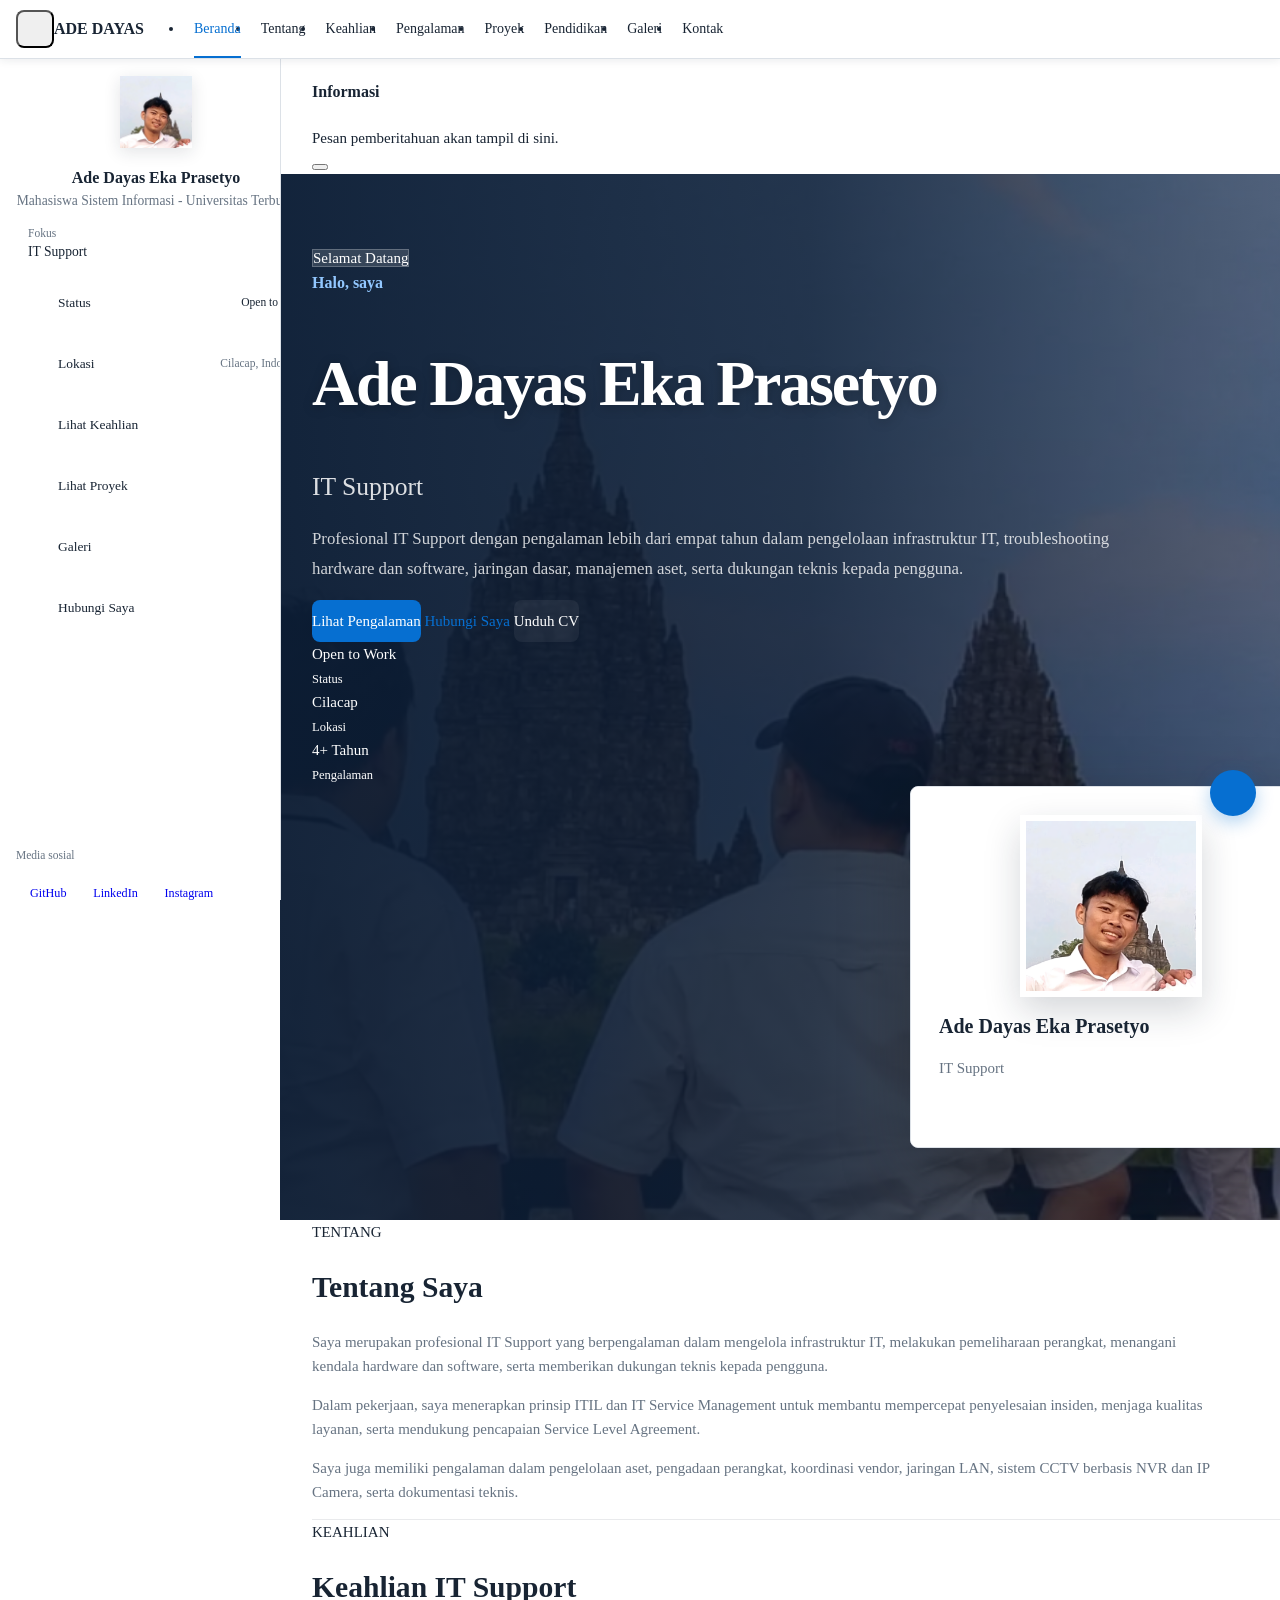
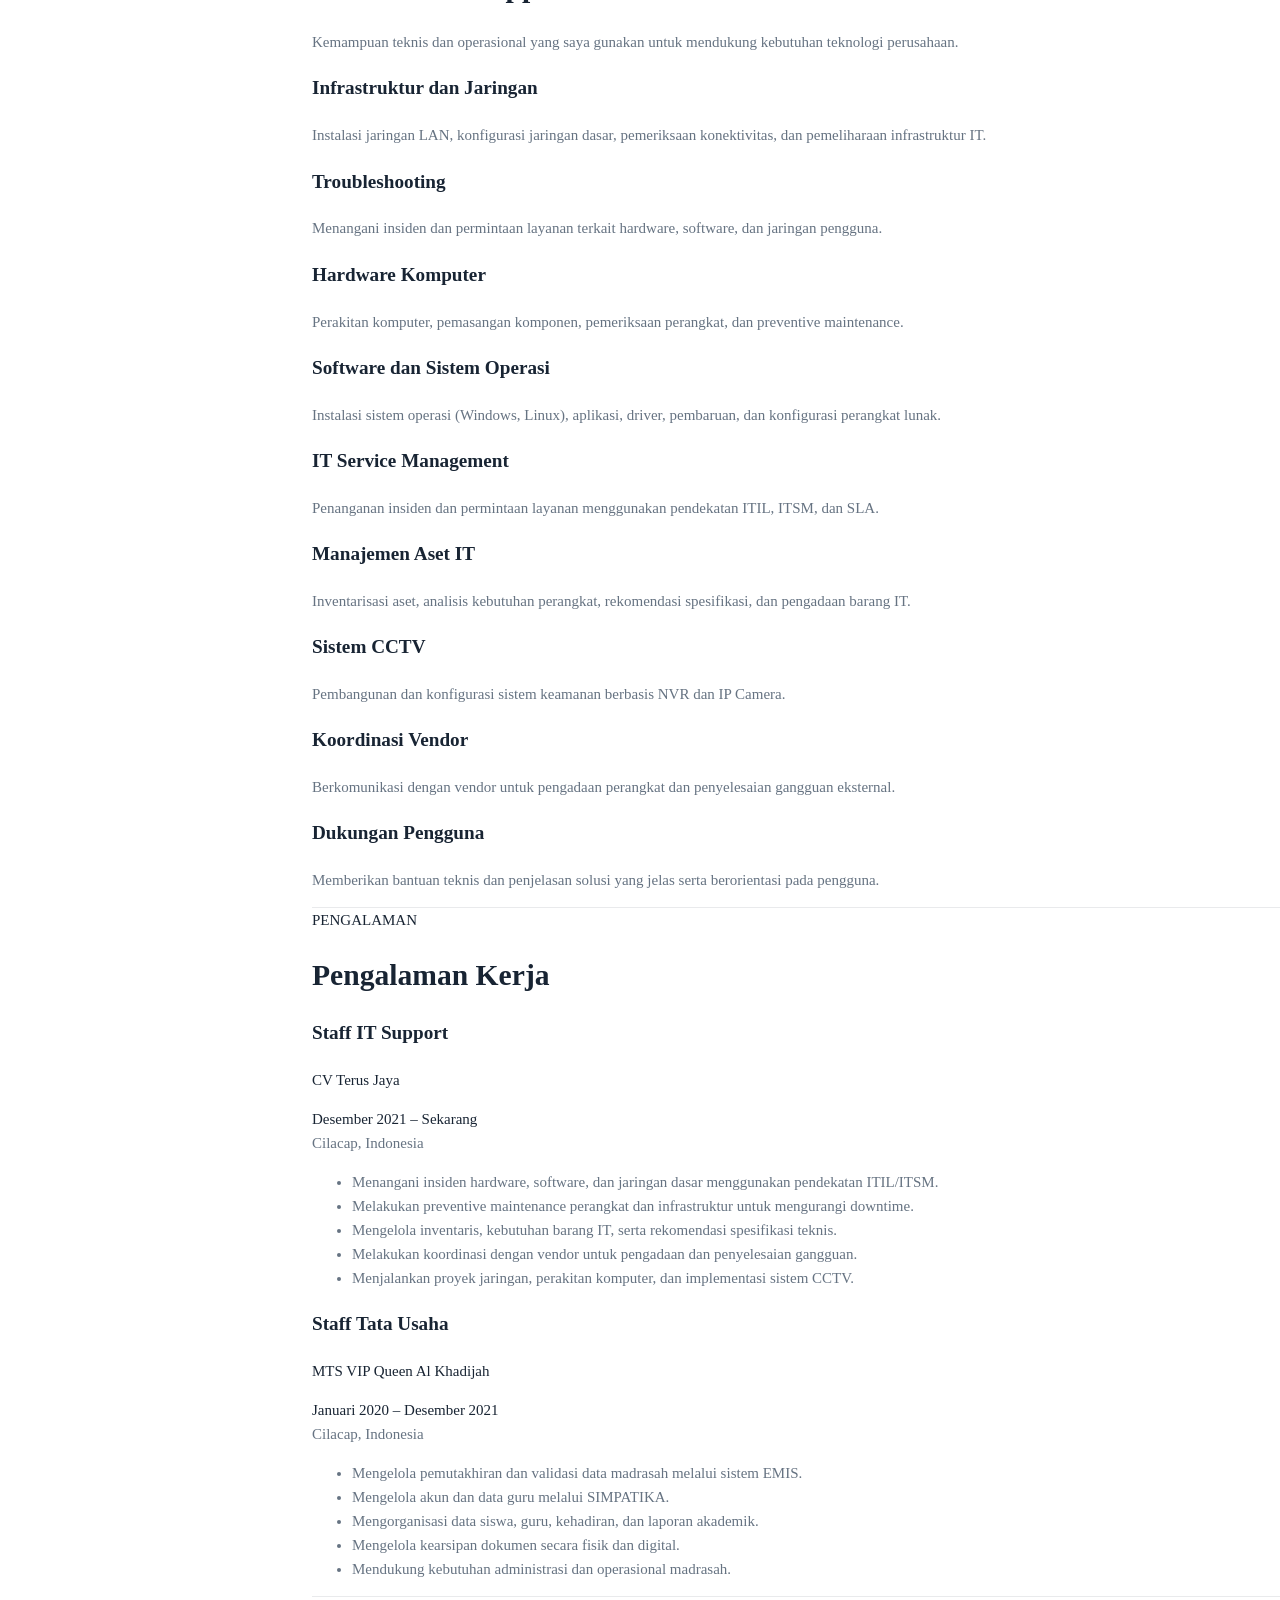
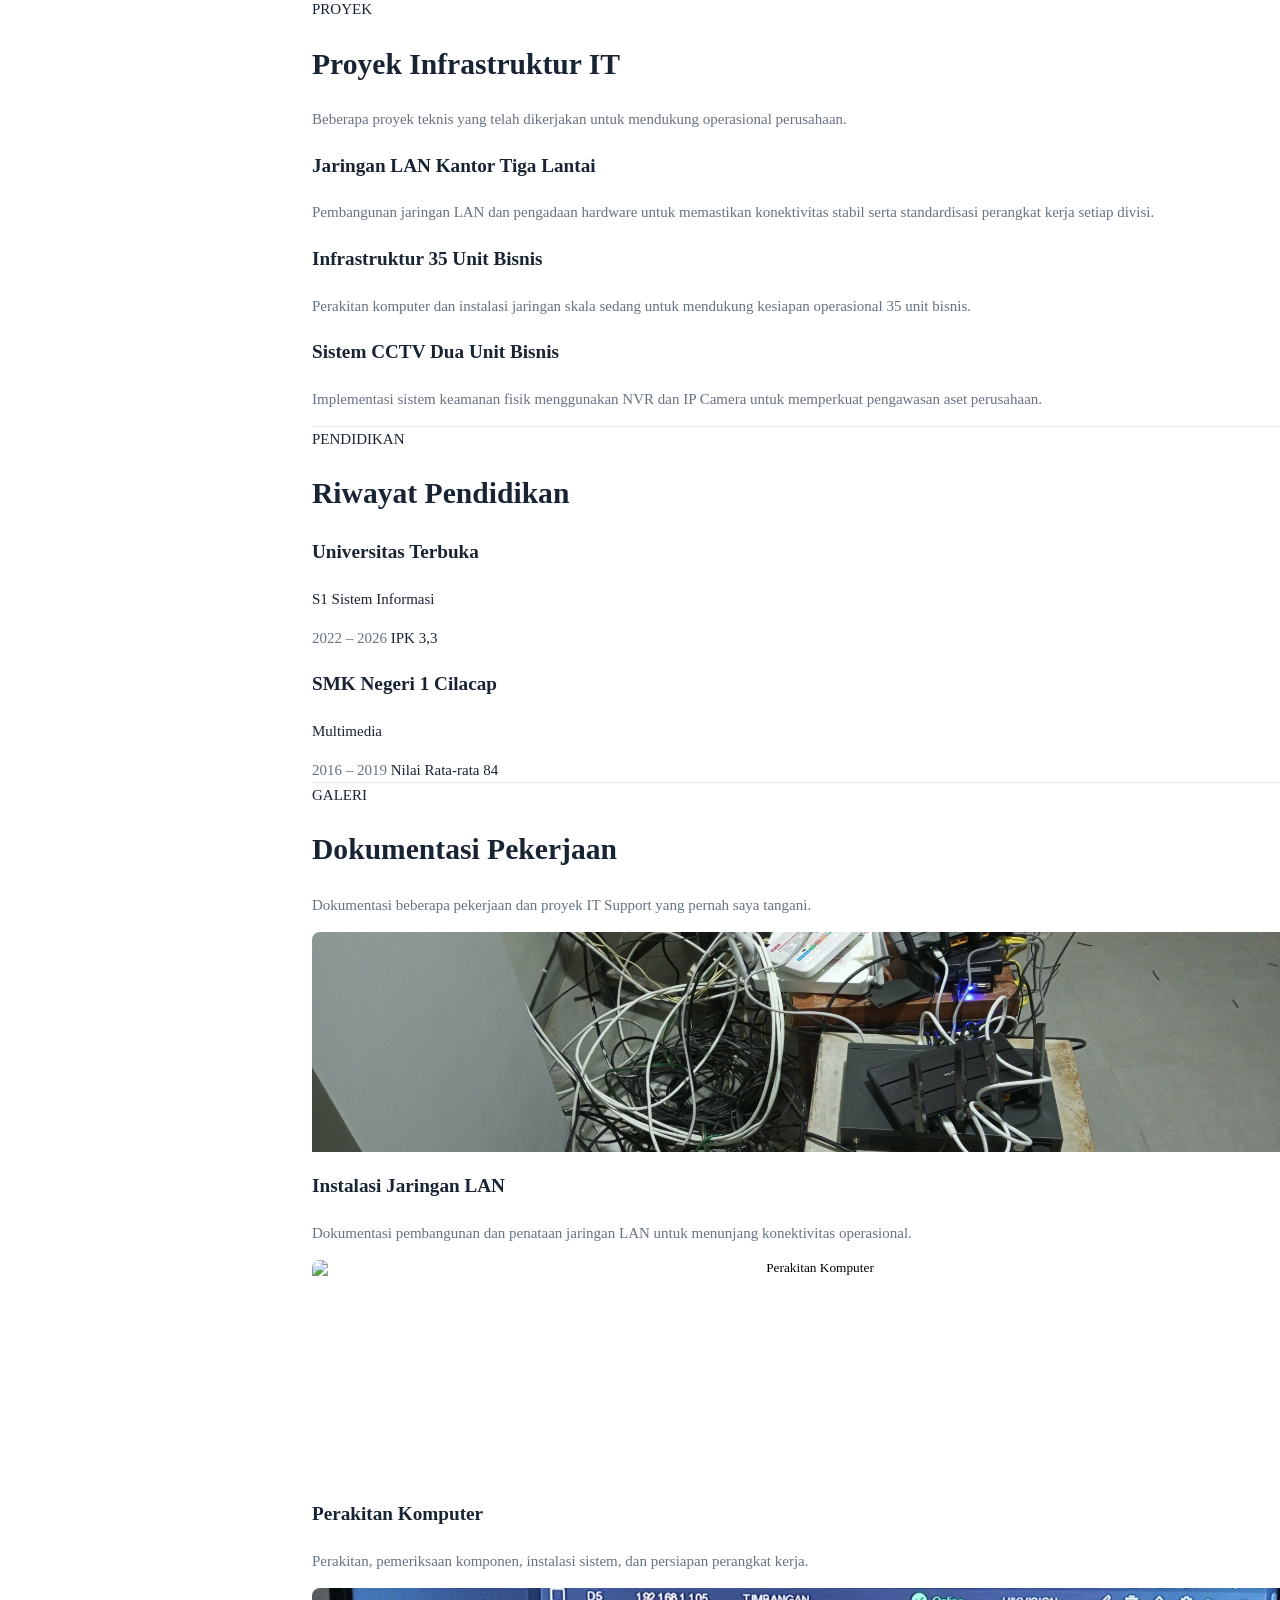
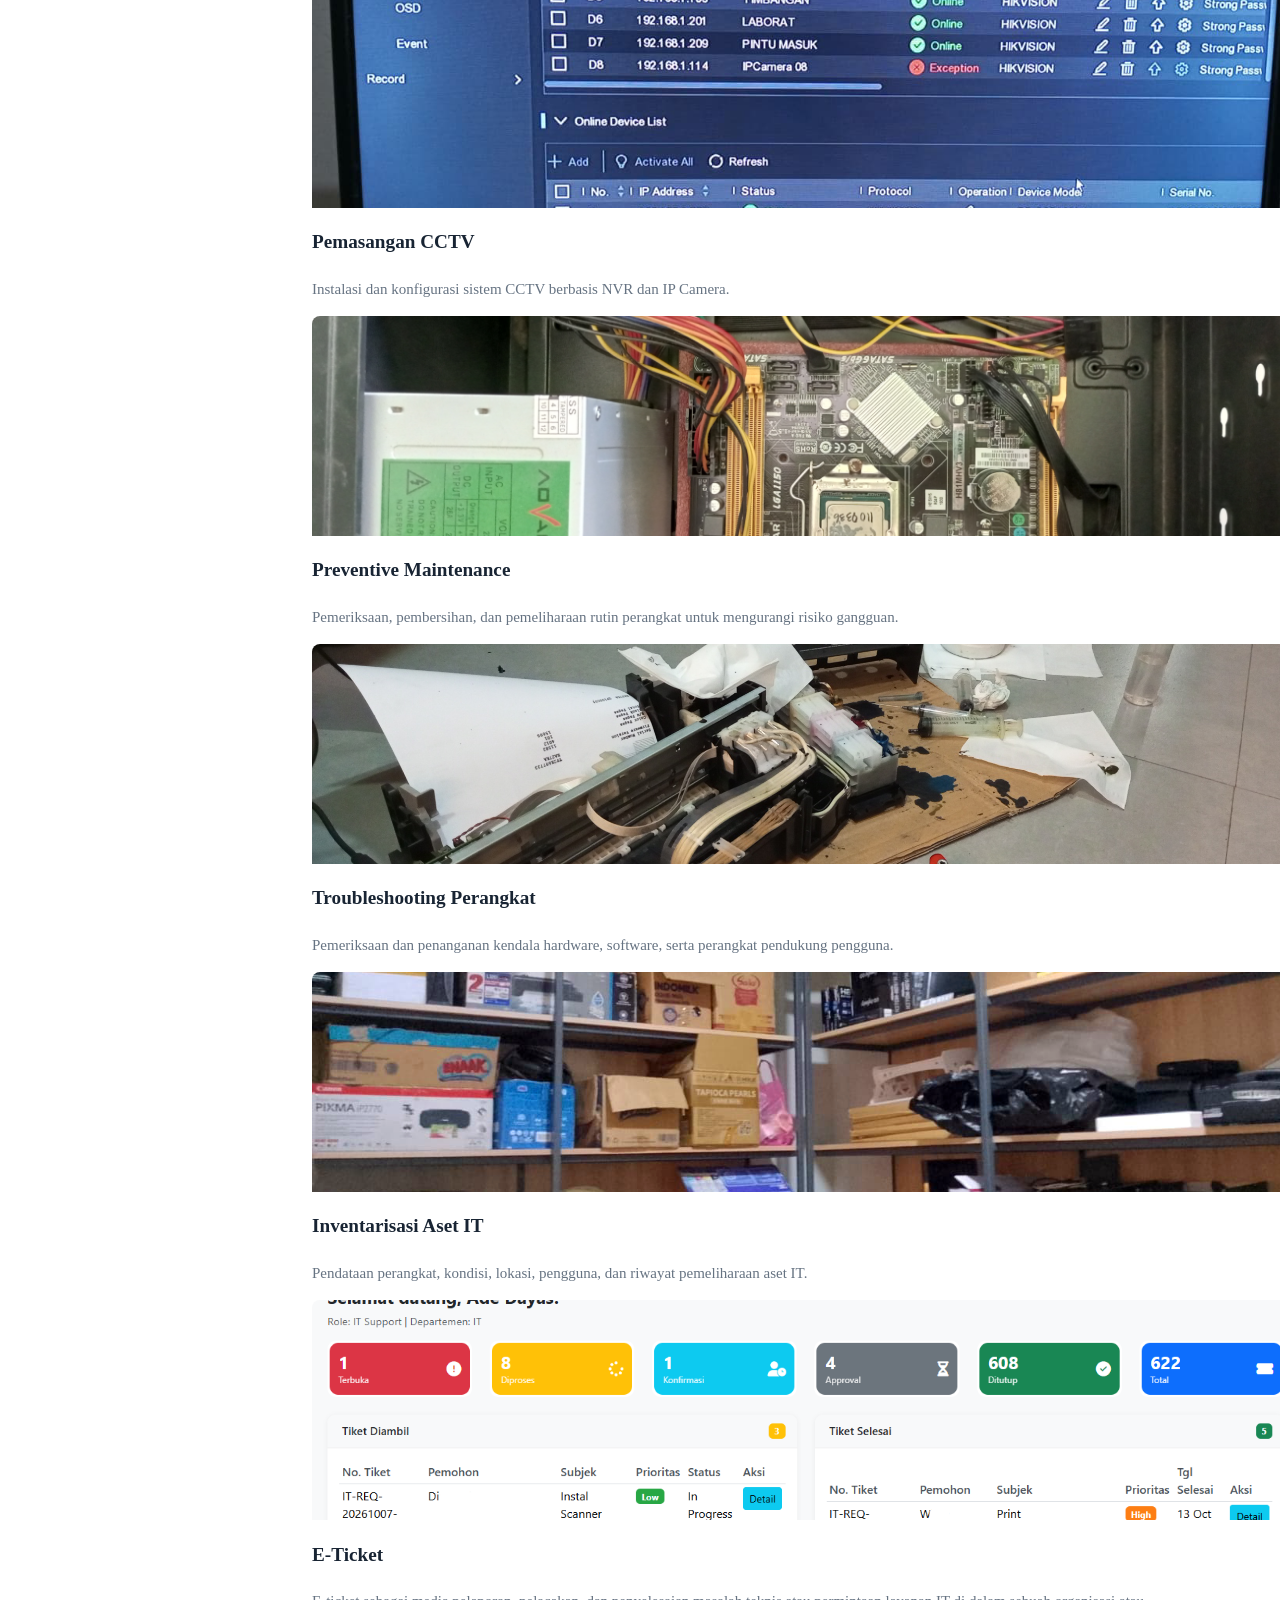
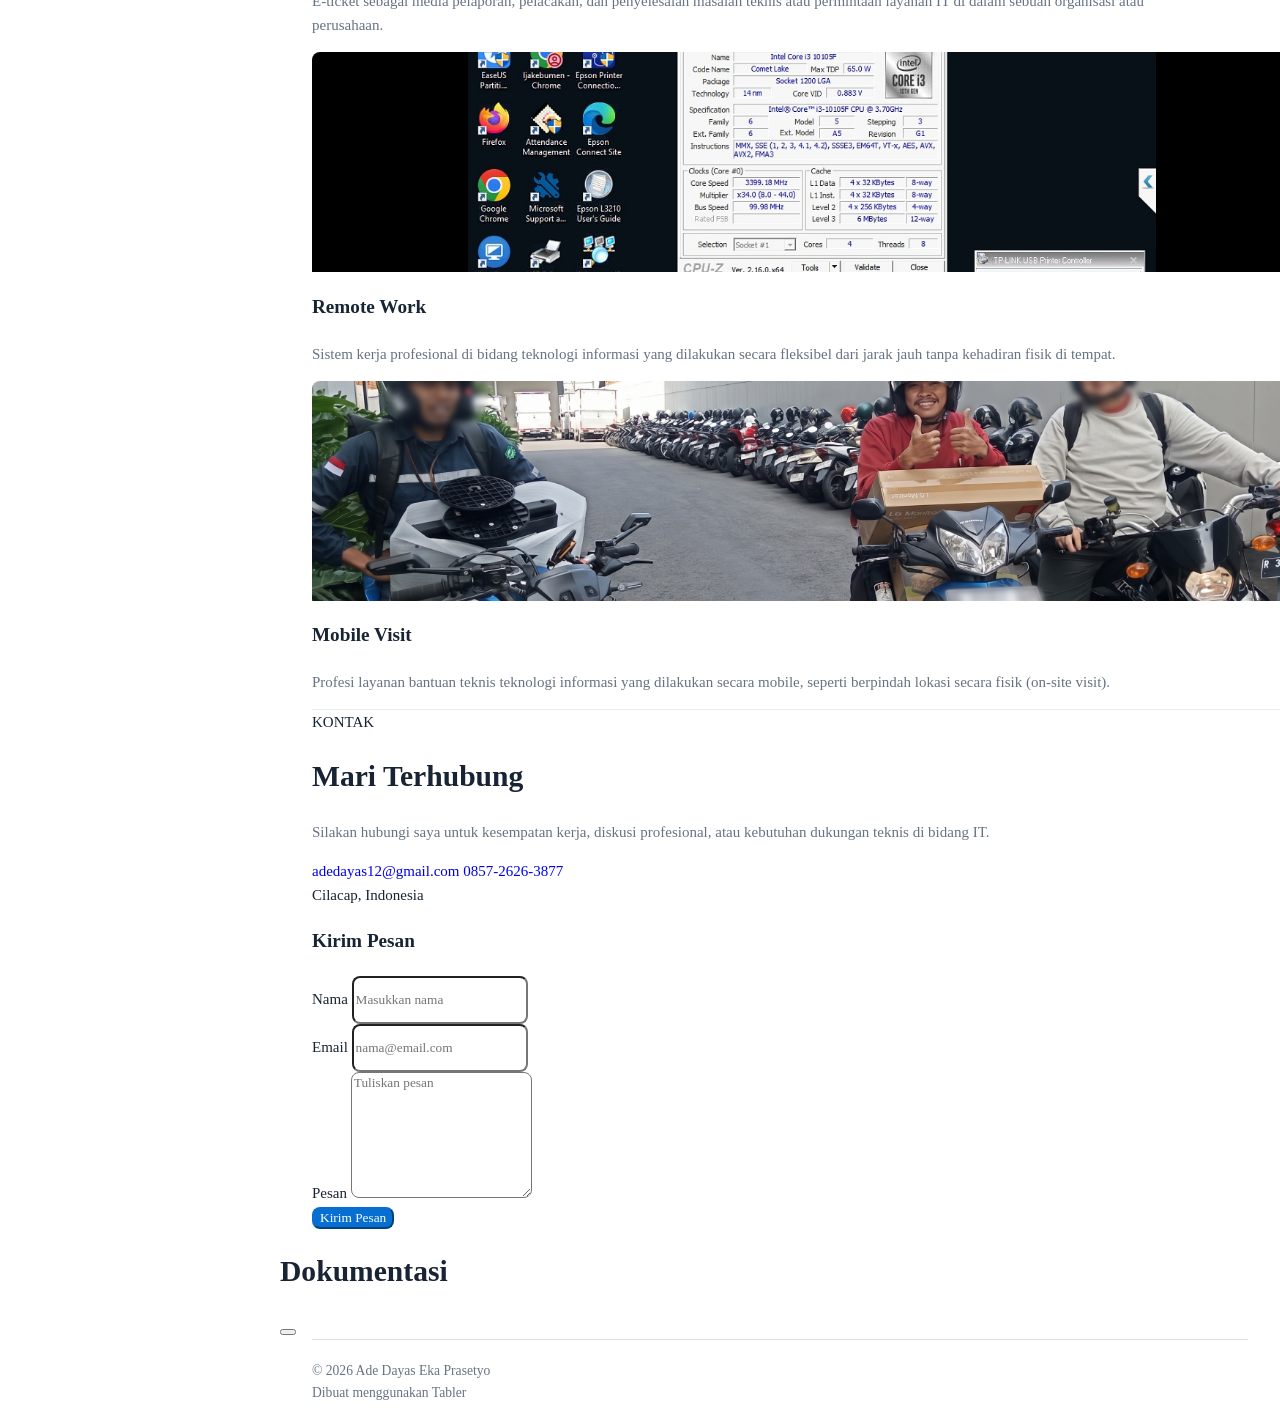
==== index.html @ 9c11e9ec "Update index.html" ====
<!doctype html>
<html lang="id" data-bs-theme="light">
  <head>
    <meta charset="utf-8" />
    <meta name="viewport" content="width=device-width, initial-scale=1" />

    <meta
      name="description"
      content="Portofolio Ade Dayas Eka Prasetyo, profesional IT Support dengan pengalaman dalam infrastruktur IT, troubleshooting, jaringan, hardware, software, dan manajemen aset."
    />

    <title>IT Support | Ade Dayas Eka Prasetyo</title>

    <!-- CSS lokal yang memuat Tabler dan Tabler Icons -->
    <link rel="stylesheet" href="/assets/css/style.css">
  </head>

  <body>
    <!-- Navbar -->
    <header id="navbar-container"></header>

    <!-- Layout utama -->
    <div class="portfolio-layout">
      <!-- Sidebar -->
      <aside id="sidebar-container"></aside>

      <!-- Area kanan halaman -->
      <div class="portfolio-main">
        <!-- Konten utama -->
        <main class="portfolio-content">
          <!-- Alert -->
          <div id="alert-container" class="container-fluid pt-3"></div>

          <!-- ==================================================
     BERANDA DENGAN BANNER SAMPUL
================================================== -->
          <section id="beranda" class="hero-cover">
            <div class="hero-cover-overlay"></div>

            <div class="container-fluid hero-cover-content">
              <div class="row align-items-center g-4 g-lg-5">
                <!-- Informasi utama -->
                <div class="col-12 col-lg-8">
                  <div class="hero-text">
                    <span class="badge hero-welcome-badge mb-3">
                      Selamat Datang
                    </span>

                    <p class="hero-greeting mb-2">Halo, saya</p>

                    <h1 class="title-tabler-style mb-3">
                      Ade Dayas Eka Prasetyo
                    </h1>

                    <h2 class="hero-role mb-4">IT Support</h2>

                    <p class="hero-description mb-4">
                      Profesional IT Support dengan pengalaman lebih dari empat
                      tahun dalam pengelolaan infrastruktur IT, troubleshooting
                      hardware dan software, jaringan dasar, manajemen aset,
                      serta dukungan teknis kepada pengguna.
                    </p>

                    <!-- Tombol tindakan -->
                    <div class="hero-actions d-flex flex-wrap gap-2">
                      <a href="#pengalaman" class="btn btn-primary">
                        <i class="ti ti-briefcase me-1" aria-hidden="true"></i>
                        Lihat Pengalaman
                      </a>

                      <a href="#kontak" class="btn btn-outline-primary">
                        <i class="ti ti-mail me-1" aria-hidden="true"></i>
                        Hubungi Saya
                      </a>
                      <a
  href="./assets/files/cv-ade-dayas-eka-prasetyo.pdf"
  class="btn btn-outline-light"
  download="CV-Ade-Dayas-Eka-Prasetyo.pdf"
  aria-label="Unduh CV Ade Dayas Eka Prasetyo"
>
  <i
    class="ti ti-download me-1"
    aria-hidden="true"
  ></i>

  Unduh CV
</a>
                    </div>

                   

                    <!-- Informasi singkat -->
                    <div class="hero-facts d-flex flex-wrap gap-4 mt-4">
                      <div class="hero-fact">
                        <div class="hero-fact-value">Open to Work</div>
                        <small class="hero-fact-label"> Status </small>
                      </div>

                      <div class="hero-fact">
                        <div class="hero-fact-value">Cilacap</div>
                        <small class="hero-fact-label"> Lokasi </small>
                      </div>

                      <div class="hero-fact">
                        <div class="hero-fact-value">4+ Tahun</div>
                        <small class="hero-fact-label"> Pengalaman </small>
                      </div>
                    </div>
                  </div>
                </div>

                <!-- Kartu profil -->
                <div class="col-12 col-lg-4">
                  <div class="card hero-profile-card">
                    <div class="card-body p-4 text-center">
                      <span
                        class="avatar rounded-circle portfolio-hero-avatar mb-3"
                        style="
                          background-image: url(&quot;./assets/img/profile.svg&quot;);
                        "
                        role="img"
                        aria-label="Foto profil Ade Dayas Eka Prasetyo"
                      ></span>

                      <h2 class="h3 mb-1">Ade Dayas Eka Prasetyo</h2>

                      <p class="text-secondary mb-3">IT Support</p>

                      <span class="badge bg-green-lt">
                        <i
                          class="ti ti-circle-check me-1"
                          aria-hidden="true"
                        ></i>
                        Open to Work
                      </span>
                    </div>
                  </div>
                </div>
              </div>
            </div>

            <!-- Indikator scroll -->
            <a href="#tentang" class="scroll-indicator">
              <i class="ti ti-chevron-down" aria-hidden="true"></i>
            </a>
          </section>

          <!-- ==================================================
             TENTANG
        ================================================== -->
          <section id="tentang" class="py-5">
            <div class="container-fluid">
              <div class="mb-4">
                <span class="text-primary fw-semibold"> TENTANG </span>

                <h2 class="mt-2 mb-3">Tentang Saya</h2>
              </div>

              <div class="card">
                <div class="card-body p-4">
                  <p class="text-secondary mb-3">
                    Saya merupakan profesional IT Support yang berpengalaman
                    dalam mengelola infrastruktur IT, melakukan pemeliharaan
                    perangkat, menangani kendala hardware dan software, serta
                    memberikan dukungan teknis kepada pengguna.
                  </p>

                  <p class="text-secondary mb-3">
                    Dalam pekerjaan, saya menerapkan prinsip ITIL dan IT Service
                    Management untuk membantu mempercepat penyelesaian insiden,
                    menjaga kualitas layanan, serta mendukung pencapaian Service
                    Level Agreement.
                  </p>

                  <p class="text-secondary mb-0">
                    Saya juga memiliki pengalaman dalam pengelolaan aset,
                    pengadaan perangkat, koordinasi vendor, jaringan LAN, sistem
                    CCTV berbasis NVR dan IP Camera, serta dokumentasi teknis.
                  </p>
                </div>
              </div>
            </div>
          </section>

          <!-- ==================================================
             KEAHLIAN
        ================================================== -->
          <section id="keahlian" class="py-5">
            <div class="container-fluid">
              <div class="mb-4">
                <span class="text-primary fw-semibold"> KEAHLIAN </span>

                <h2 class="mt-2 mb-3">Keahlian IT Support</h2>

                <p class="text-secondary mb-0">
                  Kemampuan teknis dan operasional yang saya gunakan untuk
                  mendukung kebutuhan teknologi perusahaan.
                </p>
              </div>

              <div class="row g-3">
                <!-- Infrastruktur dan jaringan -->
                <div class="col-12 col-md-6 col-lg-4">
                  <div class="card h-100">
                    <div class="card-body">
                      <span class="avatar bg-blue-lt">
                        <i class="ti ti-network" aria-hidden="true"></i>
                      </span>

                      <h3 class="h4 mt-3">Infrastruktur dan Jaringan</h3>

                      <p class="text-secondary mb-0">
                        Instalasi jaringan LAN, konfigurasi jaringan dasar,
                        pemeriksaan konektivitas, dan pemeliharaan infrastruktur
                        IT.
                      </p>
                    </div>
                  </div>
                </div>

                <!-- Troubleshooting -->
                <div class="col-12 col-md-6 col-lg-4">
                  <div class="card h-100">
                    <div class="card-body">
                      <span class="avatar bg-azure-lt">
                        <i class="ti ti-tool" aria-hidden="true"></i>
                      </span>

                      <h3 class="h4 mt-3">Troubleshooting</h3>

                      <p class="text-secondary mb-0">
                        Menangani insiden dan permintaan layanan terkait
                        hardware, software, dan jaringan pengguna.
                      </p>
                    </div>
                  </div>
                </div>

                <!-- Hardware -->
                <div class="col-12 col-md-6 col-lg-4">
                  <div class="card h-100">
                    <div class="card-body">
                      <span class="avatar bg-indigo-lt">
                        <i class="ti ti-device-desktop" aria-hidden="true"></i>
                      </span>

                      <h3 class="h4 mt-3">Hardware Komputer</h3>

                      <p class="text-secondary mb-0">
                        Perakitan komputer, pemasangan komponen, pemeriksaan
                        perangkat, dan preventive maintenance.
                      </p>
                    </div>
                  </div>
                </div>

                <!-- Software -->
                <div class="col-12 col-md-6 col-lg-4">
                  <div class="card h-100">
                    <div class="card-body">
                      <span class="avatar bg-purple-lt">
                        <i class="ti ti-apps" aria-hidden="true"></i>
                      </span>

                      <h3 class="h4 mt-3">Software dan Sistem Operasi</h3>

                      <p class="text-secondary mb-0">
                        Instalasi sistem operasi (Windows, Linux), aplikasi, driver, pembaruan,
                        dan konfigurasi perangkat lunak.
                      </p>
                    </div>
                  </div>
                </div>

                <!-- ITSM -->
                <div class="col-12 col-md-6 col-lg-4">
                  <div class="card h-100">
                    <div class="card-body">
                      <span class="avatar bg-cyan-lt">
                        <i class="ti ti-settings-check" aria-hidden="true"></i>
                      </span>

                      <h3 class="h4 mt-3">IT Service Management</h3>

                      <p class="text-secondary mb-0">
                        Penanganan insiden dan permintaan layanan menggunakan
                        pendekatan ITIL, ITSM, dan SLA.
                      </p>
                    </div>
                  </div>
                </div>

                <!-- Aset -->
                <div class="col-12 col-md-6 col-lg-4">
                  <div class="card h-100">
                    <div class="card-body">
                      <span class="avatar bg-green-lt">
                        <i class="ti ti-clipboard-data" aria-hidden="true"></i>
                      </span>

                      <h3 class="h4 mt-3">Manajemen Aset IT</h3>

                      <p class="text-secondary mb-0">
                        Inventarisasi aset, analisis kebutuhan perangkat,
                        rekomendasi spesifikasi, dan pengadaan barang IT.
                      </p>
                    </div>
                  </div>
                </div>

                <!-- CCTV -->
                <div class="col-12 col-md-6 col-lg-4">
                  <div class="card h-100">
                    <div class="card-body">
                      <span class="avatar bg-orange-lt">
                        <i class="ti ti-device-cctv" aria-hidden="true"></i>
                      </span>

                      <h3 class="h4 mt-3">Sistem CCTV</h3>

                      <p class="text-secondary mb-0">
                        Pembangunan dan konfigurasi sistem keamanan berbasis NVR
                        dan IP Camera.
                      </p>
                    </div>
                  </div>
                </div>

                <!-- Vendor -->
                <div class="col-12 col-md-6 col-lg-4">
                  <div class="card h-100">
                    <div class="card-body">
                      <span class="avatar bg-yellow-lt">
                        <i class="ti ti-building-store" aria-hidden="true"></i>
                      </span>

                      <h3 class="h4 mt-3">Koordinasi Vendor</h3>

                      <p class="text-secondary mb-0">
                        Berkomunikasi dengan vendor untuk pengadaan perangkat
                        dan penyelesaian gangguan eksternal.
                      </p>
                    </div>
                  </div>
                </div>

                <!-- User support -->
                <div class="col-12 col-md-6 col-lg-4">
                  <div class="card h-100">
                    <div class="card-body">
                      <span class="avatar bg-teal-lt">
                        <i class="ti ti-headset" aria-hidden="true"></i>
                      </span>

                      <h3 class="h4 mt-3">Dukungan Pengguna</h3>

                      <p class="text-secondary mb-0">
                        Memberikan bantuan teknis dan penjelasan solusi yang
                        jelas serta berorientasi pada pengguna.
                      </p>
                    </div>
                  </div>
                </div>
              </div>
            </div>
          </section>

          <!-- ==================================================
             PENGALAMAN
        ================================================== -->
          <section id="pengalaman" class="py-5">
            <div class="container-fluid">
              <div class="mb-4">
                <span class="text-primary fw-semibold"> PENGALAMAN </span>

                <h2 class="mt-2 mb-3">Pengalaman Kerja</h2>
              </div>

              <div class="row g-4">
                <!-- CV Terus Jaya -->
                <div class="col-12">
                  <article class="card">
                    <div class="card-body p-4">
                      <div
                        class="d-flex flex-column flex-md-row justify-content-between gap-3 mb-4"
                      >
                        <div>
                          <span class="avatar bg-blue-lt mb-3">
                            <i class="ti ti-briefcase" aria-hidden="true"></i>
                          </span>

                          <h3 class="h3 mb-1">Staff IT Support</h3>

                          <p class="text-primary fw-semibold mb-0">
                            CV Terus Jaya
                          </p>
                        </div>

                        <div class="text-md-end">
                          <span class="badge bg-blue-lt">
                            Desember 2021 – Sekarang
                          </span>

                          <p class="text-secondary mt-2 mb-0">
                            Cilacap, Indonesia
                          </p>
                        </div>
                      </div>

                      <ul class="text-secondary mb-0">
                        <li class="mb-2">
                          Menangani insiden hardware, software, dan jaringan
                          dasar menggunakan pendekatan ITIL/ITSM.
                        </li>

                        <li class="mb-2">
                          Melakukan preventive maintenance perangkat dan
                          infrastruktur untuk mengurangi downtime.
                        </li>

                        <li class="mb-2">
                          Mengelola inventaris, kebutuhan barang IT, serta
                          rekomendasi spesifikasi teknis.
                        </li>

                        <li class="mb-2">
                          Melakukan koordinasi dengan vendor untuk pengadaan dan
                          penyelesaian gangguan.
                        </li>

                        <li>
                          Menjalankan proyek jaringan, perakitan komputer, dan
                          implementasi sistem CCTV.
                        </li>
                      </ul>
                    </div>
                  </article>
                </div>

                <!-- MTS VIP Queen Al Khadijah -->
                <div class="col-12">
                  <article class="card">
                    <div class="card-body p-4">
                      <div
                        class="d-flex flex-column flex-md-row justify-content-between gap-3 mb-4"
                      >
                        <div>
                          <span class="avatar bg-indigo-lt mb-3">
                            <i
                              class="ti ti-building-community"
                              aria-hidden="true"
                            ></i>
                          </span>

                          <h3 class="h3 mb-1">Staff Tata Usaha</h3>

                          <p class="text-primary fw-semibold mb-0">
                            MTS VIP Queen Al Khadijah
                          </p>
                        </div>

                        <div class="text-md-end">
                          <span class="badge bg-indigo-lt">
                            Januari 2020 – Desember 2021
                          </span>

                          <p class="text-secondary mt-2 mb-0">
                            Cilacap, Indonesia
                          </p>
                        </div>
                      </div>

                      <ul class="text-secondary mb-0">
                        <li class="mb-2">
                          Mengelola pemutakhiran dan validasi data madrasah
                          melalui sistem EMIS.
                        </li>

                        <li class="mb-2">
                          Mengelola akun dan data guru melalui SIMPATIKA.
                        </li>

                        <li class="mb-2">
                          Mengorganisasi data siswa, guru, kehadiran, dan
                          laporan akademik.
                        </li>

                        <li class="mb-2">
                          Mengelola kearsipan dokumen secara fisik dan digital.
                        </li>

                        <li>
                          Mendukung kebutuhan administrasi dan operasional
                          madrasah.
                        </li>
                      </ul>
                    </div>
                  </article>
                </div>
              </div>
            </div>
          </section>

          <!-- ==================================================
             PROYEK
        ================================================== -->
          <section id="proyek" class="py-5">
            <div class="container-fluid">
              <div class="mb-4">
                <span class="text-primary fw-semibold"> PROYEK </span>

                <h2 class="mt-2 mb-3">Proyek Infrastruktur IT</h2>

                <p class="text-secondary mb-0">
                  Beberapa proyek teknis yang telah dikerjakan untuk mendukung
                  operasional perusahaan.
                </p>
              </div>

              <div class="row g-4">
                <!-- LAN -->
                <div class="col-12 col-md-6 col-lg-4">
                  <article class="card h-100">
                    <div class="card-body">
                      <span class="avatar bg-blue-lt mb-3">
                        <i class="ti ti-network" aria-hidden="true"></i>
                      </span>

                      <h3 class="card-title">
                        Jaringan LAN Kantor Tiga Lantai
                      </h3>

                      <p class="text-secondary mb-0">
                        Pembangunan jaringan LAN dan pengadaan hardware untuk
                        memastikan konektivitas stabil serta standardisasi
                        perangkat kerja setiap divisi.
                      </p>
                    </div>
                  </article>
                </div>

                <!-- 35 unit -->
                <div class="col-12 col-md-6 col-lg-4">
                  <article class="card h-100">
                    <div class="card-body">
                      <span class="avatar bg-indigo-lt mb-3">
                        <i
                          class="ti ti-device-desktop-cog"
                          aria-hidden="true"
                        ></i>
                      </span>

                      <h3 class="card-title">Infrastruktur 35 Unit Bisnis</h3>

                      <p class="text-secondary mb-0">
                        Perakitan komputer dan instalasi jaringan skala sedang
                        untuk mendukung kesiapan operasional 35 unit bisnis.
                      </p>
                    </div>
                  </article>
                </div>

                <!-- CCTV -->
                <div class="col-12 col-md-6 col-lg-4">
                  <article class="card h-100">
                    <div class="card-body">
                      <span class="avatar bg-green-lt mb-3">
                        <i class="ti ti-device-cctv" aria-hidden="true"></i>
                      </span>

                      <h3 class="card-title">Sistem CCTV Dua Unit Bisnis</h3>

                      <p class="text-secondary mb-0">
                        Implementasi sistem keamanan fisik menggunakan NVR dan
                        IP Camera untuk memperkuat pengawasan aset perusahaan.
                      </p>
                    </div>
                  </article>
                </div>
              </div>
            </div>
          </section>

          <!-- ==================================================
             PENDIDIKAN
        ================================================== -->
          <section id="pendidikan" class="py-5">
            <div class="container-fluid">
              <div class="mb-4">
                <span class="text-primary fw-semibold"> PENDIDIKAN </span>

                <h2 class="mt-2 mb-3">Riwayat Pendidikan</h2>
              </div>

              <div class="row g-4">
                <!-- Universitas Terbuka -->
                <div class="col-12 col-md-6">
                  <article class="card h-100">
                    <div class="card-body p-4">
                      <span class="avatar bg-blue-lt mb-3">
                        <i class="ti ti-school" aria-hidden="true"></i>
                      </span>

                      <h3 class="h4 mb-1">Universitas Terbuka</h3>

                      <p class="text-primary fw-semibold mb-2">
                        S1 Sistem Informasi
                      </p>

                      <div
                        class="d-flex flex-wrap justify-content-between gap-2"
                      >
                        <span class="text-secondary"> 2022 – 2026 </span>

                        <span class="badge bg-blue-lt"> IPK 3,3 </span>
                      </div>
                    </div>
                  </article>
                </div>

                <!-- SMK -->
                <div class="col-12 col-md-6">
                  <article class="card h-100">
                    <div class="card-body p-4">
                      <span class="avatar bg-indigo-lt mb-3">
                        <i class="ti ti-certificate" aria-hidden="true"></i>
                      </span>

                      <h3 class="h4 mb-1">SMK Negeri 1 Cilacap</h3>

                      <p class="text-primary fw-semibold mb-2">Multimedia</p>

                      <div
                        class="d-flex flex-wrap justify-content-between gap-2"
                      >
                        <span class="text-secondary"> 2016 – 2019 </span>

                        <span class="badge bg-indigo-lt">
                          Nilai Rata-rata 84
                        </span>
                      </div>
                    </div>
                  </article>
                </div>
              </div>
            </div>
          </section>

          <!-- ==================================================
     GALERI
================================================== -->
          <section id="galeri" class="py-5">
            <div class="container-fluid">
              <!-- Judul bagian -->
              <div class="mb-4">
                <span class="text-primary fw-semibold"> GALERI </span>

                <h2 class="mt-2 mb-3">Dokumentasi Pekerjaan</h2>

                <p class="text-secondary mb-0">
                  Dokumentasi beberapa pekerjaan dan proyek IT Support yang
                  pernah saya tangani.
                </p>
              </div>

              <!-- Daftar galeri -->
              <div class="row g-4">
                <!-- Galeri 1 -->
                <div class="col-12 col-md-6 col-lg-4">
                  <article class="card gallery-card h-100">
                    <button
                      type="button"
                      class="gallery-image-button"
                      data-gallery-image="./assets/img/gallery/jaringan-lan.jpg"
                      data-gallery-title="Instalasi Jaringan LAN"
                      aria-label="Lihat dokumentasi instalasi jaringan LAN"
                    >
                      <img
                        src="./assets/img/gallery/jaringan-lan.svg"
                        alt="Instalasi Jaringan LAN"
                        class="gallery-image"
                      />

                      <span class="gallery-overlay" aria-hidden="true">
                        <i class="ti ti-zoom-in"></i>
                      </span>
                    </button>

                    <div class="card-body">
                      <h3 class="card-title">Instalasi Jaringan LAN</h3>

                      <p class="text-secondary mb-0">
                        Dokumentasi pembangunan dan penataan jaringan LAN untuk
                        menunjang konektivitas operasional.
                      </p>
                    </div>
                  </article>
                </div>

                <!-- Galeri 2 -->
                <div class="col-12 col-md-6 col-lg-4">
                  <article class="card gallery-card h-100">
                    <button
                      type="button"
                      class="gallery-image-button"
                      data-gallery-image="./assets/img/gallery/perakitan-komputer.jpg"
                      data-gallery-title="Perakitan Komputer"
                      aria-label="Lihat dokumentasi perakitan komputer"
                    >
                      <img
                        src="./assets/img/gallery/perakitan-komputer.svg"
                        alt="Perakitan Komputer"
                        class="gallery-image"
                      />

                      <span class="gallery-overlay" aria-hidden="true">
                        <i class="ti ti-zoom-in"></i>
                      </span>
                    </button>

                    <div class="card-body">
                      <h3 class="card-title">Perakitan Komputer</h3>

                      <p class="text-secondary mb-0">
                        Perakitan, pemeriksaan komponen, instalasi sistem, dan
                        persiapan perangkat kerja.
                      </p>
                    </div>
                  </article>
                </div>

                <!-- Galeri 3 -->
                <div class="col-12 col-md-6 col-lg-4">
                  <article class="card gallery-card h-100">
                    <button
                      type="button"
                      class="gallery-image-button"
                      data-gallery-image="./assets/img/gallery/cctv.jpg"
                      data-gallery-title="Pemasangan CCTV"
                      aria-label="Lihat dokumentasi pemasangan CCTV"
                    >
                      <img
                        src="./assets/img/gallery/cctv.svg"
                        alt="Pemasangan CCTV"
                        class="gallery-image"
                      />

                      <span class="gallery-overlay" aria-hidden="true">
                        <i class="ti ti-zoom-in"></i>
                      </span>
                    </button>

                    <div class="card-body">
                      <h3 class="card-title">Pemasangan CCTV</h3>

                      <p class="text-secondary mb-0">
                        Instalasi dan konfigurasi sistem CCTV berbasis NVR dan
                        IP Camera.
                      </p>
                    </div>
                  </article>
                </div>

                <!-- Galeri 4 -->
                <div class="col-12 col-md-6 col-lg-4">
                  <article class="card gallery-card h-100">
                    <button
                      type="button"
                      class="gallery-image-button"
                      data-gallery-image="./assets/img/gallery/maintenance.jpg"
                      data-gallery-title="Preventive Maintenance"
                      aria-label="Lihat dokumentasi preventive maintenance"
                    >
                      <img
                        src="./assets/img/gallery/maintenance.svg"
                        alt="Preventive Maintenance"
                        class="gallery-image"
                      />

                      <span class="gallery-overlay" aria-hidden="true">
                        <i class="ti ti-zoom-in"></i>
                      </span>
                    </button>

                    <div class="card-body">
                      <h3 class="card-title">Preventive Maintenance</h3>

                      <p class="text-secondary mb-0">
                        Pemeriksaan, pembersihan, dan pemeliharaan rutin
                        perangkat untuk mengurangi risiko gangguan.
                      </p>
                    </div>
                  </article>
                </div>

                <!-- Galeri 5 -->
                <div class="col-12 col-md-6 col-lg-4">
                  <article class="card gallery-card h-100">
                    <button
                      type="button"
                      class="gallery-image-button"
                      data-gallery-image="./assets/img/gallery/troubleshooting.jpg"
                      data-gallery-title="Troubleshooting Perangkat"
                      aria-label="Lihat dokumentasi troubleshooting perangkat"
                    >
                      <img
                        src="./assets/img/gallery/troubleshooting.svg"
                        alt="Troubleshooting Perangkat"
                        class="gallery-image"
                      />

                      <span class="gallery-overlay" aria-hidden="true">
                        <i class="ti ti-zoom-in"></i>
                      </span>
                    </button>

                    <div class="card-body">
                      <h3 class="card-title">Troubleshooting Perangkat</h3>

                      <p class="text-secondary mb-0">
                        Pemeriksaan dan penanganan kendala hardware, software,
                        serta perangkat pendukung pengguna.
                      </p>
                    </div>
                  </article>
                </div>

                <!-- Galeri 6 -->
                <div class="col-12 col-md-6 col-lg-4">
                  <article class="card gallery-card h-100">
                    <button
                      type="button"
                      class="gallery-image-button"
                      data-gallery-image="./assets/img/gallery/inventaris.jpg"
                      data-gallery-title="Inventarisasi Aset IT"
                      aria-label="Lihat dokumentasi inventarisasi aset IT"
                    >
                      <img
                        src="./assets/img/gallery/inventaris.svg"
                        alt="Inventarisasi Aset IT"
                        class="gallery-image"
                      />

                      <span class="gallery-overlay" aria-hidden="true">
                        <i class="ti ti-zoom-in"></i>
                      </span>
                    </button>

                    <div class="card-body">
                      <h3 class="card-title">Inventarisasi Aset IT</h3>

                      <p class="text-secondary mb-0">
                        Pendataan perangkat, kondisi, lokasi, pengguna, dan
                        riwayat pemeliharaan aset IT.
                      </p>
                    </div>
                  </article>
                </div>

                <!-- Galeri 7 -->
                <div class="col-12 col-md-6 col-lg-4">
                  <article class="card gallery-card h-100">
                    <button
                      type="button"
                      class="gallery-image-button"
                      data-gallery-image="./assets/img/gallery/tiket.svg"
                      data-gallery-title="E-Ticket"
                      aria-label="Lihat dokumentasi e-ticket"
                    >
                      <img
                        src="./assets/img/gallery/tiket.svg"
                        alt="E-Ticket"
                        class="gallery-image"
                      />

                      <span class="gallery-overlay" aria-hidden="true">
                        <i class="ti ti-zoom-in"></i>
                      </span>
                    </button>

                    <div class="card-body">
                      <h3 class="card-title">E-Ticket</h3>

                      <p class="text-secondary mb-0">
                        E-ticket sebagai media pelaporan, pelacakan, dan penyelesaian 
                        masalah teknis atau permintaan layanan IT di dalam sebuah organisasi atau perusahaan.
                      </p>
                    </div>
                  </article>
                </div>

                <!-- Galeri 8 -->
                <div class="col-12 col-md-6 col-lg-4">
                  <article class="card gallery-card h-100">
                    <button
                      type="button"
                      class="gallery-image-button"
                      data-gallery-image="./assets/img/gallery/remote.svg"
                      data-gallery-title="Remote Work"
                      aria-label="Lihat dokumentasi kerja remote"
                    >
                      <img
                        src="./assets/img/gallery/remote.svg"
                        alt="Remote Work"
                        class="gallery-image"
                      />

                      <span class="gallery-overlay" aria-hidden="true">
                        <i class="ti ti-zoom-in"></i>
                      </span>
                    </button>

                    <div class="card-body">
                      <h3 class="card-title">Remote Work</h3>

                      <p class="text-secondary mb-0">
                        Sistem kerja profesional di bidang teknologi informasi yang dilakukan 
                        secara fleksibel dari jarak jauh tanpa kehadiran fisik di tempat.
                      </p>
                    </div>
                  </article>
                </div>

                <!-- Galeri 9 -->
                <div class="col-12 col-md-6 col-lg-4">
                  <article class="card gallery-card h-100">
                    <button
                      type="button"
                      class="gallery-image-button"
                      data-gallery-image="./assets/img/gallery/mobile-visit.svg"
                      data-gallery-title="Mobile Visit"
                      aria-label="Lihat dokumentasi mobile visit"
                    >
                      <img
                        src="./assets/img/gallery/mobile-visit.svg"
                        alt="Mobile Visit"
                        class="gallery-image"
                      />

                      <span class="gallery-overlay" aria-hidden="true">
                        <i class="ti ti-zoom-in"></i>
                      </span>
                    </button>

                    <div class="card-body">
                      <h3 class="card-title">Mobile Visit</h3>

                      <p class="text-secondary mb-0">
                        Profesi layanan bantuan teknis teknologi informasi yang dilakukan 
                        secara mobile, seperti berpindah lokasi secara fisik (on-site visit).
                      </p>
                    </div>
                  </article>
                </div>
              </div>
            </div>
          </section>

          <!-- ==================================================
             KONTAK
        ================================================== -->
          <section id="kontak" class="py-5">
            <div class="container-fluid">
              <div class="row g-4 align-items-stretch">
                <!-- Informasi kontak -->
                <div class="col-lg-5">
                  <span class="text-primary fw-semibold"> KONTAK </span>

                  <h2 class="mt-2 mb-3">Mari Terhubung</h2>

                  <p class="text-secondary">
                    Silakan hubungi saya untuk kesempatan kerja, diskusi
                    profesional, atau kebutuhan dukungan teknis di bidang IT.
                  </p>

                  <div class="list-group list-group-transparent">
                    <a
                      href="mailto:adedayas12@gmail.com"
                      class="list-group-item list-group-item-action"
                    >
                      <i
                        class="ti ti-mail me-2 text-primary"
                        aria-hidden="true"
                      ></i>
                      adedayas12@gmail.com
                    </a>

                    <a
                      href="tel:+6285726263877"
                      class="list-group-item list-group-item-action"
                    >
                      <i
                        class="ti ti-phone me-2 text-primary"
                        aria-hidden="true"
                      ></i>
                      0857-2626-3877
                    </a>

                    <div class="list-group-item">
                      <i
                        class="ti ti-map-pin me-2 text-primary"
                        aria-hidden="true"
                      ></i>
                      Cilacap, Indonesia
                    </div>
                  </div>
                </div>

                <!-- Formulir kontak -->
                <div class="col-lg-7">
                  <div class="card h-100">
                    <div class="card-body p-4">
                      <h3 class="h4 mb-4">Kirim Pesan</h3>

                      <form id="contact-form">
                        <div class="mb-3">
                          <label for="contact-name" class="form-label">
                            Nama
                          </label>

                          <input
                            type="text"
                            id="contact-name"
                            class="form-control"
                            placeholder="Masukkan nama"
                            autocomplete="name"
                            required
                          />
                        </div>

                        <div class="mb-3">
                          <label for="contact-email" class="form-label">
                            Email
                          </label>

                          <input
                            type="email"
                            id="contact-email"
                            class="form-control"
                            placeholder="nama@email.com"
                            autocomplete="email"
                            required
                          />
                        </div>

                        <div class="mb-3">
                          <label for="contact-message" class="form-label">
                            Pesan
                          </label>

                          <textarea
                            id="contact-message"
                            class="form-control"
                            rows="5"
                            placeholder="Tuliskan pesan"
                            required
                          ></textarea>
                        </div>

<button
  type="button"
  id="contact-send"
  class="btn btn-primary"
>
  <i
    class="ti ti-send me-1"
    aria-hidden="true"
  ></i>

  Kirim Pesan
</button>
                      </form>
                    </div>
                  </div>
                </div>
              </div>
            </div>
          </section>
        </main>

        <!-- Modal galeri -->
        <div
          class="modal modal-blur fade"
          id="gallery-modal"
          tabindex="-1"
          aria-labelledby="gallery-modal-title"
          aria-hidden="true"
        >
          <div class="modal-dialog modal-lg modal-dialog-centered">
            <div class="modal-content">
              <div class="modal-header">
                <h2 class="modal-title" id="gallery-modal-title">
                  Dokumentasi
                </h2>

                <button
                  type="button"
                  class="btn-close"
                  data-bs-dismiss="modal"
                  aria-label="Tutup"
                ></button>
              </div>

              <div class="modal-body p-0"></div>
            </div>
          </div>
        </div>

        <!-- Footer -->
        <div id="footer-container"></div>
      </div>
    </div>
   
    <!-- ==================================================
     MUSIC PLAYER
================================================== -->
<div
  id="music-player"
  class="music-player"
  aria-label="Pemutar musik"
>
  <!-- Audio -->
  <audio
    id="music-audio"
    preload="metadata"
  ></audio>

  <!-- Panel kontrol -->
  <div
    id="music-panel"
    class="music-panel"
    aria-hidden="true"
  >
    <!-- Header -->
    <div class="music-header">
      <span class="music-cover" aria-hidden="true">
        <i class="ti ti-music"></i>
      </span>

      <div class="music-information">
        <div
          id="music-title"
          class="music-title"
        >
          Lagu Pertama
        </div>

        <div
          id="music-artist"
          class="music-artist"
        >
          Nama Artis
        </div>
      </div>

      <button
        type="button"
        id="music-close"
        class="btn btn-ghost-secondary btn-icon"
        aria-label="Tutup pemutar musik"
        title="Tutup"
      >
        <i
          class="ti ti-x"
          aria-hidden="true"
        ></i>
      </button>
    </div>

    <!-- Progress -->
    <div class="music-progress-wrapper">
      <input
        type="range"
        id="music-progress"
        class="form-range music-progress"
        min="0"
        max="100"
        step="0.1"
        value="0"
        aria-label="Posisi lagu"
      >

      <div class="music-time">
        <span id="music-current-time">0:00</span>
        <span id="music-duration">0:00</span>
      </div>
    </div>

    <!-- Kontrol -->
    <div class="music-controls">
      <button
        type="button"
        id="music-previous"
        class="btn btn-ghost-secondary btn-icon"
        aria-label="Lagu sebelumnya"
      >
        <i
          class="ti ti-player-skip-back"
          aria-hidden="true"
        ></i>
      </button>

      <button
        type="button"
        id="music-play"
        class="btn btn-primary btn-icon music-play-button"
        aria-label="Putar lagu"
      >
        <i
          class="ti ti-player-play"
          aria-hidden="true"
        ></i>
      </button>

      <button
        type="button"
        id="music-next"
        class="btn btn-ghost-secondary btn-icon"
        aria-label="Lagu berikutnya"
      >
        <i
          class="ti ti-player-skip-forward"
          aria-hidden="true"
        ></i>
      </button>

      <button
        type="button"
        id="music-mute"
        class="btn btn-ghost-secondary btn-icon"
        aria-label="Matikan suara"
      >
        <i
          class="ti ti-volume"
          aria-hidden="true"
        ></i>
      </button>

      <input
  type="range"
  id="music-volume"
  class="form-range music-volume"
  min="0"
  max="1"
  step="0.05"
  value="0.75"
  aria-label="Volume musik"
>
    </div>

    <!-- Playlist -->
    <div class="music-playlist">
      <div class="music-playlist-heading">
        Playlist
      </div>

      <div
        id="music-playlist"
        class="music-playlist-list"
      >
        <!-- Diisi oleh music-player.js -->
      </div>
    </div>
  </div>

  <!-- Tombol bulat pembuka -->
  <button
    type="button"
    id="music-toggle"
    class="btn btn-primary btn-icon music-toggle"
    aria-label="Buka pemutar musik"
    aria-expanded="false"
    title="Pemutar musik"
  >
    <i
      class="ti ti-music"
      aria-hidden="true"
    ></i>
  </button>
</div>


</html>

    <!-- JavaScript Tabler -->
    <script src="https://cdn.jsdelivr.net/npm/@tabler/core@latest/dist/js/tabler.min.js"></script>

    <!-- JavaScript lokal -->
    <script src="/assets/js/main.js"></script>

<!-- JavaScript Music Player -->
<script src="/assets/js/music-player.js"></script>

<!-- JavaScript kontak email -->
<script src="/assets/js/contact-email.js"></script>

  </body>
</html>
---- assets/css/style.css ----
/* =========================================================
   TABLER UI DAN TABLER ICONS
========================================================= */

@import url("https://cdn.jsdelivr.net/npm/@tabler/core@latest/dist/css/tabler.min.css");
@import url("https://cdn.jsdelivr.net/npm/@tabler/icons-webfont@3.49.0/dist/tabler-icons.min.css");

/* =========================================================
   VARIABEL
========================================================= */

:root {
  --portfolio-navbar-height: 58px;

  --portfolio-sidebar-width: 280px;
  --portfolio-sidebar-collapsed-width: 76px;

  --portfolio-content-padding: 32px;

  --portfolio-primary: var(--tblr-primary, #066fd1);
  --portfolio-primary-hover: #055eb2;

  --portfolio-surface: var(--tblr-bg-surface, #ffffff);
  --portfolio-background: var(--tblr-body-bg, #f6f8fb);
  --portfolio-text: var(--tblr-body-color, #182433);
  --portfolio-muted: var(--tblr-secondary-color, #667382);
  --portfolio-border: var(--tblr-border-color, #dce1e7);

  --portfolio-radius: var(--tblr-border-radius, 8px);
  --portfolio-transition: 0.25s ease;
}

/* =========================================================
   DASAR HALAMAN
========================================================= */

html {
  scroll-behavior: smooth;
  scroll-padding-top: calc(var(--portfolio-navbar-height) + 16px);
}

body {
  min-height: 100vh;
  margin: 0;
  padding-top: var(--portfolio-navbar-height);

  color: var(--portfolio-text);
  background-color: var(--portfolio-background);

  font-family:
    var(--tblr-font-sans-serif),
    system-ui,
    -apple-system,
    "Segoe UI",
    sans-serif;

  font-size: 15px;
  line-height: 1.6;

  overflow-x: hidden;
}

button,
input,
textarea,
select {
  font-family: inherit;
}

a {
  text-decoration: none;
}

img {
  display: block;
  max-width: 100%;
}

section {
  scroll-margin-top: calc(var(--portfolio-navbar-height) + 16px);
}

/* =========================================================
   TIPOGRAFI
========================================================= */

h1,
h2,
h3,
h4,
h5,
h6 {
  color: var(--portfolio-text);
}

h1,
.display-4 {
  font-size: clamp(2rem, 4vw, 3.25rem);
  font-weight: 700;
  line-height: 1.15;
  letter-spacing: -0.025em;
}

h2 {
  font-size: clamp(1.4rem, 2.5vw, 1.85rem);
  font-weight: 700;
  line-height: 1.25;
}

h3 {
  font-size: 1.2rem;
  font-weight: 600;
}

p {
  margin-top: 0;
}

.lead {
  font-size: 1.05rem;
  line-height: 1.75;
}

.text-secondary {
  color: var(--portfolio-muted) !important;
}

.title-tabler-style {
  color: var(--portfolio-text);

  font-size: clamp(2.25rem, 5vw, 4rem);
  font-weight: 700;
  line-height: 1.1;
  letter-spacing: -0.02em;

  overflow-wrap: anywhere;
}

.title-tabler-style.title-light {
  color: #ffffff;

  text-shadow: 0 2px 12px rgba(0, 0, 0, 0.25);
}

.title-tabler-style.title-primary {
  color: var(--portfolio-primary);
}

/* =========================================================
   TOMBOL DAN FORM
========================================================= */

.btn {
  border-radius: var(--portfolio-radius);
  font-weight: 500;

  transition:
    color var(--portfolio-transition),
    background-color var(--portfolio-transition),
    border-color var(--portfolio-transition),
    box-shadow var(--portfolio-transition),
    transform var(--portfolio-transition);
}

.btn:hover {
  transform: translateY(-1px);
}

.btn-icon {
  display: inline-flex;
  align-items: center;
  justify-content: center;

  flex-shrink: 0;
}

.btn-primary {
  color: #ffffff;
  background-color: var(--portfolio-primary);
  border-color: var(--portfolio-primary);
}

.btn-primary:hover,
.btn-primary:focus {
  color: #ffffff;
  background-color: var(--portfolio-primary-hover);
  border-color: var(--portfolio-primary-hover);
}

.btn-outline-primary {
  color: var(--portfolio-primary);
  background-color: transparent;
  border-color: var(--portfolio-primary);
}

.btn-outline-primary:hover,
.btn-outline-primary:focus {
  color: #ffffff;
  background-color: var(--portfolio-primary);
  border-color: var(--portfolio-primary);
}

.form-control,
.form-select {
  min-height: 42px;

  border-radius: var(--portfolio-radius);
}

textarea.form-control {
  min-height: 120px;

  resize: vertical;
}

.form-control:focus,
.form-select:focus {
  border-color: var(--portfolio-primary);

  box-shadow: 0 0 0 0.25rem rgba(6, 111, 209, 0.18);
}

.btn:focus-visible,
.nav-link:focus-visible,
.list-group-item:focus-visible,
.music-toggle:focus-visible,
.music-playlist-item:focus-visible {
  outline: 2px solid var(--portfolio-primary);
  outline-offset: 2px;
}

/* =========================================================
   NAVBAR
========================================================= */

#navbar-container {
  position: fixed;
  top: 0;
  right: 0;
  left: 0;
  z-index: 1050;

  width: 100%;
  height: var(--portfolio-navbar-height);

  background-color: var(--portfolio-surface);
  border-bottom: 1px solid var(--portfolio-border);

  box-shadow: 0 2px 8px rgba(24, 36, 51, 0.08);
}

#navbar-container .navbar {
  width: 100%;
  height: var(--portfolio-navbar-height);
  min-height: var(--portfolio-navbar-height);

  padding-top: 0;
  padding-bottom: 0;

  background-color: var(--portfolio-surface);
}

#navbar-container .container-fluid {
  width: 100%;
  max-width: none;
  height: 100%;

  padding-right: 16px;
  padding-left: 16px;
}

#navbar-container .navbar-brand {
  margin: 0;

  color: var(--portfolio-text);

  font-size: 1.05rem;
  font-weight: 700;
  white-space: nowrap;
}

#navbar-container .navbar-brand:hover {
  color: var(--portfolio-primary);
}

#navbar-container .nav-link {
  position: relative;

  display: flex;
  align-items: center;

  min-height: var(--portfolio-navbar-height);
  padding: 0 12px;

  color: var(--portfolio-text);

  font-size: 0.9rem;
  font-weight: 500;
}

#navbar-container .nav-link:hover,
#navbar-container .nav-link.active {
  color: var(--portfolio-primary);
}

#navbar-container .nav-link.active::after {
  position: absolute;
  right: 12px;
  bottom: 0;
  left: 12px;

  height: 2px;

  background-color: var(--portfolio-primary);

  content: "";
}

#sidebar-toggle,
#theme-toggle {
  display: inline-flex;
  align-items: center;
  justify-content: center;

  flex-shrink: 0;
}

#sidebar-toggle .ti {
  font-size: 1.35rem;
}

#theme-toggle-container {
  display: flex;
  align-items: center;
}

/* =========================================================
   LAYOUT UTAMA
========================================================= */

.portfolio-layout {
  display: flex;
  align-items: stretch;

  width: 100%;
  min-height: calc(100vh - var(--portfolio-navbar-height));

  margin: 0;
  padding: 0;
}

.portfolio-main {
  display: flex;
  flex: 1 1 0;
  flex-direction: column;

  width: 0;
  min-width: 0;
  min-height: calc(100vh - var(--portfolio-navbar-height));

  background-color: var(--portfolio-surface);
}

/* =========================================================
   WADAH SIDEBAR
========================================================= */

#sidebar-container {
  width: var(--portfolio-sidebar-width);
  min-width: var(--portfolio-sidebar-width);
  flex: 0 0 var(--portfolio-sidebar-width);

  background-color: var(--portfolio-surface);

  transition:
    width var(--portfolio-transition),
    min-width var(--portfolio-transition),
    flex-basis var(--portfolio-transition);
}

/* =========================================================
   SIDEBAR
========================================================= */

#portfolio-sidebar {
  position: fixed;
  top: var(--portfolio-navbar-height);
  bottom: 0;
  left: 0;
  z-index: 1040;

  width: var(--portfolio-sidebar-width);

  color: var(--portfolio-text);
  background-color: var(--portfolio-surface);

  border-right: 1px solid var(--portfolio-border);

  overflow: hidden;

  transition: width var(--portfolio-transition);
}

.sidebar-content {
  display: flex;
  flex-direction: column;

  width: 100%;
  height: 100%;

  padding: 18px 16px 14px;

  overflow-x: hidden;
  overflow-y: auto;

  scrollbar-width: thin;
  scrollbar-color: var(--portfolio-border) transparent;
}

.sidebar-main {
  width: 100%;
}

/* =========================================================
   PROFIL SIDEBAR
========================================================= */

.sidebar-profile {
  width: 100%;

  text-align: center;
}

.sidebar-profile .avatar {
  display: inline-flex;

  width: 72px;
  height: 72px;

  flex-shrink: 0;

  background-position: center;
  background-repeat: no-repeat;
  background-size: cover;

  box-shadow: 0 4px 16px rgba(24, 36, 51, 0.12);

  transition:
    width var(--portfolio-transition),
    height var(--portfolio-transition),
    margin var(--portfolio-transition);
}

.sidebar-profile-text {
  width: 100%;
}

.sidebar-profile-text h2 {
  margin-bottom: 2px;

  font-size: 1rem;
  font-weight: 700;

  overflow-wrap: anywhere;
}

.sidebar-profile-text p {
  margin-bottom: 0;

  font-size: 0.85rem;
}

/* =========================================================
   KARTU FOKUS SIDEBAR
========================================================= */

.sidebar-focus {
  width: 100%;

  border-color: var(--portfolio-border);
  border-radius: var(--portfolio-radius);

  box-shadow: none;
}

.sidebar-focus .card-body {
  padding: 12px;

  overflow: hidden;
}

.sidebar-focus .small {
  font-size: 0.72rem;
}

.sidebar-focus .fw-semibold {
  color: var(--portfolio-text);

  font-size: 0.85rem;
  line-height: 1.4;

  overflow-wrap: break-word;
}

/* =========================================================
   MENU SIDEBAR
========================================================= */

.sidebar-menu {
  width: 100%;
  margin: 0;
}

#portfolio-sidebar .list-group-item {
  display: flex;
  align-items: center;

  width: 100%;
  min-height: 42px;

  margin: 0 0 3px;
  padding: 8px 10px;

  color: var(--portfolio-text);
  background-color: transparent;

  border: 0;
  border-radius: var(--portfolio-radius);

  font-size: 0.84rem;
  font-weight: 500;

  white-space: nowrap;
  overflow: hidden;

  transition:
    color var(--portfolio-transition),
    background-color var(--portfolio-transition);
}

#portfolio-sidebar a.list-group-item:hover,
#portfolio-sidebar a.list-group-item.active {
  color: var(--portfolio-primary);
  background-color: var(--tblr-primary-lt);
}

.sidebar-menu-icon {
  display: inline-flex;
  align-items: center;
  justify-content: center;

  width: 22px;
  min-width: 22px;
  height: 22px;

  margin-right: 10px;

  color: var(--portfolio-primary);

  font-size: 1.15rem;
  line-height: 1;
}

.sidebar-menu-text {
  display: inline-block;

  overflow: hidden;
  text-overflow: ellipsis;
}

.sidebar-menu-value {
  flex-shrink: 0;

  margin-left: auto;

  font-size: 0.72rem;
  white-space: nowrap;
}

/* =========================================================
   MEDIA SOSIAL SIDEBAR
========================================================= */

.sidebar-social {
  width: 100%;

  margin-top: auto;
  padding-top: 14px;
  padding-bottom: 2px;

  border-color: var(--portfolio-border) !important;
}

.sidebar-social-title {
  margin-bottom: 8px;

  font-size: 0.72rem;
  font-weight: 500;
}

.sidebar-social-links {
  width: 100%;
}

.sidebar-social .btn {
  display: inline-flex;
  align-items: center;
  justify-content: center;

  gap: 5px;

  min-height: 34px;
  padding: 5px 9px;

  font-size: 0.76rem;
  white-space: nowrap;
}

.sidebar-social .btn .ti {
  color: var(--portfolio-primary);

  font-size: 1.05rem;
}

/* =========================================================
   SIDEBAR MENYUSUT
========================================================= */

body.sidebar-collapsed #sidebar-container {
  width: var(--portfolio-sidebar-collapsed-width);
  min-width: var(--portfolio-sidebar-collapsed-width);
  flex-basis: var(--portfolio-sidebar-collapsed-width);
}

body.sidebar-collapsed #portfolio-sidebar {
  width: var(--portfolio-sidebar-collapsed-width);
}

body.sidebar-collapsed .sidebar-content {
  padding: 16px 10px 12px;
}

body.sidebar-collapsed .sidebar-profile {
  margin-bottom: 14px !important;
}

body.sidebar-collapsed .sidebar-profile .avatar {
  width: 44px;
  height: 44px;

  margin-bottom: 0 !important;
}

body.sidebar-collapsed .sidebar-profile-text,
body.sidebar-collapsed .sidebar-focus,
body.sidebar-collapsed .sidebar-menu-text,
body.sidebar-collapsed .sidebar-menu-value,
body.sidebar-collapsed .sidebar-social-title,
body.sidebar-collapsed .sidebar-social-text {
  display: none !important;
}

body.sidebar-collapsed #portfolio-sidebar .list-group-item {
  justify-content: center;

  width: 46px;
  min-width: 46px;
  height: 42px;
  min-height: 42px;

  margin: 0 auto 4px;
  padding: 0;
}

body.sidebar-collapsed .sidebar-menu-icon {
  width: 22px;
  min-width: 22px;
  height: 22px;

  margin-right: 0;

  font-size: 1.25rem;
}

body.sidebar-collapsed .sidebar-social-links {
  display: flex;
  flex-direction: column;
  align-items: center;
}

body.sidebar-collapsed .sidebar-social .btn {
  width: 38px;
  min-width: 38px;
  height: 38px;

  padding: 0;
}

/* =========================================================
   KONTEN UTAMA
========================================================= */

.portfolio-content {
  flex: 1 0 auto;

  width: 100%;
  min-width: 0;

  margin: 0;
  padding: 0 var(--portfolio-content-padding);

  color: var(--portfolio-text);
  background-color: var(--portfolio-surface);

  overflow-x: hidden;
}

.portfolio-content .container-fluid {
  width: 100%;
  max-width: none;

  margin: 0;
  padding-right: 0;
  padding-left: 0;
}

.portfolio-content section {
  border-bottom: 1px solid rgba(98, 105, 118, 0.14);
}

.portfolio-content section:last-of-type {
  border-bottom: 0;
}

.portfolio-content section p {
  max-width: 900px;
}

.portfolio-content .card {
  border-color: var(--portfolio-border);
  border-radius: var(--portfolio-radius);

  transition:
    border-color var(--portfolio-transition),
    box-shadow var(--portfolio-transition),
    transform var(--portfolio-transition);
}

.portfolio-content .card:hover {
  border-color: rgba(6, 111, 209, 0.35);

  box-shadow: 0 8px 24px rgba(24, 36, 51, 0.08);

  transform: translateY(-2px);
}

/* =========================================================
   BANNER SAMPUL
========================================================= */

.hero-cover {
  position: relative;

  display: flex;
  align-items: center;

  width: auto;
  min-height: calc(100vh - var(--portfolio-navbar-height));

  margin-right: calc(var(--portfolio-content-padding) * -1);

  margin-left: calc(var(--portfolio-content-padding) * -1);

  padding: 72px var(--portfolio-content-padding);

  color: #ffffff;

  background-color: #182d4a;
  background-image: url("../img/cover.jpg");
  background-position: center;
  background-repeat: no-repeat;
  background-size: cover;

  border-bottom: 0 !important;

  overflow: hidden;
}

.hero-cover-overlay {
  position: absolute;
  inset: 0;
  z-index: 1;

  background: linear-gradient(
    90deg,
    rgba(12, 29, 52, 0.96) 0%,
    rgba(12, 29, 52, 0.86) 50%,
    rgba(12, 29, 52, 0.55) 100%
  );

  pointer-events: none;
}

.hero-cover-content {
  position: relative;
  z-index: 2;

  width: 100%;
  max-width: none;

  margin: 0;
  padding: 0;
}

.hero-text {
  max-width: 820px;
}

.hero-welcome-badge {
  color: #ffffff;
  background-color: rgba(255, 255, 255, 0.14);

  border: 1px solid rgba(255, 255, 255, 0.22);
}

.hero-greeting {
  color: #92c7ff;

  font-size: 1rem;
  font-weight: 600;
}

.hero-cover .title-tabler-style {
  color: #ffffff;

  font-size: clamp(2.4rem, 5vw, 4.25rem);

  font-weight: 700;
  line-height: 1.08;
  letter-spacing: -0.035em;

  text-shadow: 0 2px 12px rgba(0, 0, 0, 0.25);
}

.hero-role {
  color: rgba(255, 255, 255, 0.85);

  font-size: clamp(1.3rem, 2vw, 1.75rem);

  font-weight: 400;
}

.hero-description {
  max-width: 760px;

  color: rgba(255, 255, 255, 0.8);

  font-size: 1.05rem;
  line-height: 1.75;
}

.hero-cover .btn-outline-light {
  color: #ffffff;

  background-color: rgba(255, 255, 255, 0.06);

  border-color: rgba(255, 255, 255, 0.68);
}

.hero-cover .btn-outline-light:hover {
  color: var(--portfolio-primary);
  background-color: #ffffff;
  border-color: #ffffff;
}

/* =========================================================
   KARTU PROFIL RESPONSIF
========================================================= */

.hero-profile-card {
  position: relative;
  z-index: 3;

  width: 100%;
  max-width: 400px;

  margin-right: 0;
  margin-left: auto;

  background-color: #ffffff;
  border: 1px solid var(--portfolio-border);
  border-radius: 14px;

  box-shadow: 0 24px 70px rgba(0, 0, 0, 0.28);

  overflow: hidden;
}

.hero-profile-card .card-body {
  padding: 28px !important;

  background-color: #ffffff;
}

.hero-profile-card h2 {
  color: #182433;

  font-size: 1.25rem;
  line-height: 1.3;

  overflow-wrap: anywhere;
}

.hero-profile-card .text-secondary {
  color: #667382 !important;
}

.portfolio-hero-avatar {
  display: block;

  width: 170px;
  height: 170px;

  margin-right: auto;
  margin-left: auto;

  background-position: center;
  background-repeat: no-repeat;
  background-size: cover;

  border: 6px solid #ffffff;

  box-shadow: 0 14px 34px rgba(24, 36, 51, 0.18);
}

/* =========================================================
   KARTU PROFIL TABLET PORTRAIT
========================================================= */

@media (min-width: 768px) and (max-width: 991.98px) {
  .hero-profile-card {
    max-width: 440px;

    margin-right: auto;
    margin-left: auto;
  }

  .hero-profile-card .card-body {
    padding: 26px !important;
  }

  .portfolio-hero-avatar {
    width: 160px;
    height: 160px;
  }

  .hero-profile-card h2 {
    font-size: 1.2rem;
  }
}

/* =========================================================
   KARTU PROFIL TABLET LANDSCAPE
   DAN DESKTOP KECIL
========================================================= */

@media (min-width: 992px) and (max-width: 1199.98px) {
  .hero-profile-card {
    width: 100%;
    max-width: 360px;

    margin-right: 0;
    margin-left: auto;
  }

  .hero-profile-card .card-body {
    padding: 22px !important;
  }

  .portfolio-hero-avatar {
    width: 140px;
    height: 140px;
  }

  .hero-profile-card h2 {
    font-size: 1.05rem;
  }

  .hero-profile-card .text-secondary {
    font-size: 0.875rem;
  }
}

/* =========================================================
   KARTU PROFIL DESKTOP
========================================================= */

@media (min-width: 1200px) {
  .hero-profile-card {
    max-width: 400px;

    margin-right: 0;
  }
}

/* =========================================================
   GALERI
========================================================= */

.gallery-card {
  overflow: hidden;
}

.gallery-image-button {
  position: relative;

  display: block;

  width: 100%;
  padding: 0;

  background-color: transparent;
  border: 0;

  cursor: pointer;
  overflow: hidden;
}

.gallery-image {
  width: 100%;
  height: 220px;

  object-fit: cover;

  transition:
    transform var(--portfolio-transition),
    filter var(--portfolio-transition);
}

.gallery-overlay {
  position: absolute;
  inset: 0;

  display: flex;
  align-items: center;
  justify-content: center;

  color: #ffffff;
  background-color: rgba(24, 36, 51, 0.48);

  font-size: 2rem;

  opacity: 0;

  transition: opacity var(--portfolio-transition);
}

.gallery-image-button:hover .gallery-image {
  transform: scale(1.05);
  filter: brightness(0.85);
}

.gallery-image-button:hover .gallery-overlay,
.gallery-image-button:focus-visible .gallery-overlay {
  opacity: 1;
}

.gallery-modal-image {
  display: block;

  width: 100%;
  max-height: 75vh;

  object-fit: contain;

  background-color: #101828;
}

/* =========================================================
   ALERT
========================================================= */

#alert-container {
  width: 100%;
}

#portfolio-alert {
  width: 100%;
  margin-bottom: 0;

  border-radius: var(--portfolio-radius);
}

#portfolio-alert #alert-icon {
  font-size: 1.5rem;
}

#portfolio-alert .alert-title {
  font-size: 1rem;
  font-weight: 600;
}

/* =========================================================
   FOOTER
========================================================= */

#footer-container {
  flex: 0 0 auto;

  width: 100%;
  margin: 0;
}

#portfolio-footer {
  width: 100%;
  margin: 0;

  color: var(--portfolio-muted);
  background-color: var(--portfolio-surface);

  border-top: 0 !important;

  font-size: 0.85rem;
}

#portfolio-footer .container-fluid {
  width: auto;
  max-width: none;

  margin-right: var(--portfolio-content-padding);

  margin-left: var(--portfolio-content-padding);

  padding: 20px 0;

  border-top: 1px solid var(--portfolio-border);
}

#portfolio-footer a {
  color: var(--portfolio-muted);

  font-weight: 500;
}

#portfolio-footer a:hover {
  color: var(--portfolio-primary);
}

/* =========================================================
   TOMBOL KEMBALI KE ATAS
========================================================= */

#back-to-top {
  position: fixed;
  right: 24px;
  bottom: 24px;
  z-index: 1045;

  display: inline-flex;
  align-items: center;
  justify-content: center;

  width: 46px;
  min-width: 46px;
  height: 46px;
  padding: 0;

  color: #ffffff;
  background-color: var(--portfolio-primary);

  border: 0;
  border-radius: 50% !important;

  box-shadow: 0 6px 18px rgba(6, 111, 209, 0.28);

  opacity: 0;
  visibility: hidden;

  transform: translateY(12px);

  pointer-events: none;

  transition:
    opacity var(--portfolio-transition),
    visibility var(--portfolio-transition),
    transform var(--portfolio-transition);
}

#back-to-top.is-visible {
  opacity: 1;
  visibility: visible;

  transform: translateY(0);

  pointer-events: auto;
}

#back-to-top:hover {
  color: #ffffff;
  background-color: var(--portfolio-primary-hover);

  transform: translateY(-2px);
}

#back-to-top .ti {
  margin: 0;

  font-size: 1.25rem;
  line-height: 1;
}

/* =========================================================
   CONTAINER PEMUTAR MUSIK
========================================================= */

#music-player-container {
  position: relative;
  z-index: 1060;
}

/* =========================================================
   PEMUTAR MUSIK
========================================================= */

.music-player {
  position: fixed;
  right: 24px;
  bottom: 84px;
  z-index: 1060;

  display: flex;
  align-items: flex-end;
  justify-content: flex-end;

  gap: 10px;

  pointer-events: none;
}

/*
 * Tombol dan panel harus menerima klik.
 */
.music-player > .music-toggle,
.music-player > .music-panel {
  pointer-events: auto;
}

/* =========================================================
   TOMBOL PEMBUKA MUSIK
========================================================= */

.music-toggle {
  position: relative;
  z-index: 2;

  display: inline-flex !important;
  align-items: center;
  justify-content: center;

  width: 46px;
  min-width: 46px;
  height: 46px;
  padding: 0;

  color: #ffffff;
  background-color: var(--portfolio-primary);

  border: 1px solid var(--portfolio-primary);

  border-radius: 50% !important;

  box-shadow: 0 6px 18px rgba(6, 111, 209, 0.28);

  opacity: 1 !important;
  visibility: visible !important;

  cursor: pointer;

  transition:
    background-color var(--portfolio-transition),
    border-color var(--portfolio-transition),
    box-shadow var(--portfolio-transition),
    transform var(--portfolio-transition);
}

.music-toggle:hover {
  color: #ffffff;

  background-color: var(--portfolio-primary-hover);

  border-color: var(--portfolio-primary-hover);

  box-shadow: 0 8px 22px rgba(6, 111, 209, 0.36);

  transform: translateY(-2px);
}

.music-toggle .ti {
  font-size: 1.25rem;
}

.music-player.is-playing .music-toggle .ti {
  animation: music-pulse 1.2s ease-in-out infinite;
}

@keyframes music-pulse {
  0%,
  100% {
    transform: scale(1);
  }

  50% {
    transform: scale(1.14);
  }
}

/* =========================================================
   PANEL PEMUTAR MUSIK
========================================================= */

.music-panel {
  position: relative;
  z-index: 1;

  display: block !important;

  width: min(360px, calc(100vw - 100px));

  max-height: min(540px, calc(100vh - 140px));

  padding: 16px;

  color: var(--portfolio-text);
  background-color: var(--portfolio-surface);

  border: 1px solid var(--portfolio-border);

  border-radius: 14px;

  box-shadow: 0 16px 44px rgba(24, 36, 51, 0.2);

  opacity: 0;
  visibility: hidden;

  transform: translateY(12px) scale(0.96);

  transform-origin: right bottom;

  pointer-events: none;

  overflow-x: hidden;
  overflow-y: auto;

  transition:
    opacity var(--portfolio-transition),
    visibility var(--portfolio-transition),
    transform var(--portfolio-transition);
}

/*
 * Ketika JavaScript menambahkan class is-open,
 * panel menjadi terlihat dan dapat diklik.
 */
.music-player.is-open .music-panel {
  opacity: 1;
  visibility: visible;

  transform: translateY(0) scale(1);

  pointer-events: auto;
}

/* =========================================================
   INFORMASI LAGU
========================================================= */

.music-information {
  display: flex;
  align-items: center;

  gap: 10px;

  margin-bottom: 14px;
}

.music-cover {
  display: inline-flex;
  align-items: center;
  justify-content: center;

  width: 44px;
  min-width: 44px;
  height: 44px;

  color: var(--portfolio-primary);
  background-color: var(--tblr-primary-lt);

  border-radius: 10px;

  font-size: 1.3rem;
}

.music-text {
  flex: 1;
  min-width: 0;
}

.music-title {
  color: var(--portfolio-text);

  font-size: 0.9rem;
  font-weight: 600;

  overflow: hidden;
  text-overflow: ellipsis;
  white-space: nowrap;
}

.music-artist {
  display: block;

  font-size: 0.75rem;

  overflow: hidden;
  text-overflow: ellipsis;
  white-space: nowrap;
}

/* =========================================================
   PROGRESS MUSIK
========================================================= */

.music-progress-area {
  margin-bottom: 12px;
}

.music-progress {
  width: 100%;
  margin: 0;
}

.music-time {
  display: flex;
  justify-content: space-between;

  margin-top: 2px;

  color: var(--portfolio-muted);

  font-size: 0.7rem;
}

/* =========================================================
   KONTROL MUSIK
========================================================= */

.music-controls {
  display: flex;
  align-items: center;
  justify-content: center;

  gap: 7px;

  margin-bottom: 14px;
}

.music-controls .btn {
  flex-shrink: 0;
}

.music-play-button {
  width: 42px;
  min-width: 42px;
  height: 42px;

  border-radius: 50% !important;
}

.music-volume {
  flex: 1;

  min-width: 70px;
  max-width: 110px;

  margin: 0;
}

/* =========================================================
   PLAYLIST MUSIK
========================================================= */

.music-playlist {
  padding-top: 12px;

  border-top: 1px solid var(--portfolio-border);
}

.music-playlist-title {
  margin-bottom: 8px;

  color: var(--portfolio-muted);

  font-size: 0.75rem;
  font-weight: 600;
  text-transform: uppercase;
  letter-spacing: 0.04em;
}

.music-playlist-item {
  display: flex;
  align-items: center;

  gap: 10px;

  width: 100%;
  padding: 9px 8px;

  color: var(--portfolio-text);
  background-color: transparent;

  border: 0;
  border-radius: 7px;

  text-align: left;

  cursor: pointer;

  transition:
    color var(--portfolio-transition),
    background-color var(--portfolio-transition);
}

.music-playlist-item:hover,
.music-playlist-item.is-active {
  color: var(--portfolio-primary);
  background-color: var(--tblr-primary-lt);
}

.music-playlist-number {
  display: inline-flex;
  align-items: center;
  justify-content: center;

  width: 24px;
  min-width: 24px;
  height: 24px;

  color: var(--portfolio-primary);

  font-size: 0.75rem;
  font-weight: 600;
}

.music-playlist-text {
  min-width: 0;
}

.music-playlist-song,
.music-playlist-artist {
  display: block;

  overflow: hidden;
  text-overflow: ellipsis;
  white-space: nowrap;
}

.music-playlist-song {
  font-size: 0.82rem;
  font-weight: 500;
}

.music-playlist-artist {
  color: var(--portfolio-muted);

  font-size: 0.7rem;
}

/* =========================================================
   MODE GELAP
========================================================= */

[data-bs-theme="dark"] {
  --portfolio-surface: var(--tblr-bg-surface);

  --portfolio-background: var(--tblr-body-bg);

  --portfolio-text: var(--tblr-body-color);

  --portfolio-muted: var(--tblr-secondary-color);

  --portfolio-border: var(--tblr-border-color);
}

[data-bs-theme="dark"] #navbar-container,
[data-bs-theme="dark"] #portfolio-sidebar,
[data-bs-theme="dark"] .portfolio-main,
[data-bs-theme="dark"] .portfolio-content,
[data-bs-theme="dark"] #portfolio-footer,
[data-bs-theme="dark"] .music-panel {
  background-color: var(--portfolio-surface);
}

[data-bs-theme="dark"] .music-panel {
  box-shadow: 0 16px 44px rgba(0, 0, 0, 0.38);
}

[data-bs-theme="dark"] .hero-profile-card,
[data-bs-theme="dark"] .hero-profile-card .card-body {
  background-color: var(--tblr-bg-surface);
}

[data-bs-theme="dark"] .hero-profile-card h2 {
  color: var(--tblr-body-color);
}

[data-bs-theme="dark"] .hero-profile-card .text-secondary {
  color: var(--tblr-secondary-color) !important;
}

/* =========================================================
   TABLET DAN PONSEL
========================================================= */

@media (max-width: 991.98px) {
  :root {
    --portfolio-content-padding: 20px;
  }

  #navbar-container {
    height: auto;
    min-height: var(--portfolio-navbar-height);
  }

  #navbar-container .navbar {
    height: auto;
    min-height: var(--portfolio-navbar-height);

    padding-top: 8px;
    padding-bottom: 8px;
  }

  #navbar-container .container-fluid {
    height: auto;
  }

  #navbar-container .nav-link {
    min-height: auto;
    padding: 10px 8px;
  }

  #navbar-container .nav-link.active::after {
    display: none;
  }

  .portfolio-layout {
    display: block;
  }

  .portfolio-main {
    width: 100%;
    min-height: auto;
  }

  #sidebar-container,
  body.sidebar-collapsed #sidebar-container {
    width: 100%;
    min-width: 100%;
    flex-basis: auto;
  }

  #portfolio-sidebar,
  body.sidebar-collapsed #portfolio-sidebar {
    position: static;

    width: 100%;
    height: auto;

    border-right: 0;
    border-bottom: 1px solid var(--portfolio-border);
  }

  .sidebar-content,
  body.sidebar-collapsed .sidebar-content {
    height: auto;

    padding: 20px;

    overflow: visible;
  }

  body.sidebar-collapsed .sidebar-profile-text,
  body.sidebar-collapsed .sidebar-focus,
  body.sidebar-collapsed .sidebar-menu-text,
  body.sidebar-collapsed .sidebar-menu-value,
  body.sidebar-collapsed .sidebar-social-title,
  body.sidebar-collapsed .sidebar-social-text {
    display: initial !important;
  }

  body.sidebar-collapsed #portfolio-sidebar .list-group-item {
    justify-content: flex-start;

    width: 100%;
    min-width: 100%;
    height: auto;
    min-height: 42px;

    margin: 0 0 3px;
    padding: 8px 10px;
  }

  body.sidebar-collapsed .sidebar-menu-icon {
    margin-right: 10px;
  }

  body.sidebar-collapsed .sidebar-social-links {
    flex-direction: row;
    align-items: center;
  }

  body.sidebar-collapsed .sidebar-social .btn {
    width: auto;
    min-width: 0;
    height: auto;

    padding: 5px 9px;
  }

  .portfolio-content {
    width: 100%;

    padding-right: var(--portfolio-content-padding);

    padding-left: var(--portfolio-content-padding);
  }

  .hero-cover {
    min-height: auto;

    padding-top: 64px;
    padding-bottom: 64px;

    text-align: center;
  }

  .hero-cover-overlay {
    background: linear-gradient(
      180deg,
      rgba(12, 29, 52, 0.94) 0%,
      rgba(12, 29, 52, 0.86) 100%
    );
  }

  .hero-text {
    max-width: 100%;
  }

  .hero-description {
    margin-right: auto;
    margin-left: auto;
  }

  .hero-actions,
  .hero-facts {
    justify-content: center;
  }

  .hero-profile-card {
    max-width: 400px;

    margin-right: auto;
    margin-left: auto;
  }
}

/* =========================================================
   PONSEL KECIL
========================================================= */

@media (max-width: 575.98px) {
  :root {
    --portfolio-content-padding: 16px;
  }

  body {
    font-size: 14px;
  }

  h1,
  .display-4 {
    font-size: 2rem;
  }

  h2 {
    font-size: 1.35rem;
  }

  .sidebar-content,
  body.sidebar-collapsed .sidebar-content {
    padding: 20px 16px;
  }

  .portfolio-content {
    padding-right: var(--portfolio-content-padding);

    padding-left: var(--portfolio-content-padding);
  }

  .hero-cover {
    padding-top: 48px;
    padding-bottom: 48px;
  }

  .hero-cover .title-tabler-style {
    font-size: clamp(2rem, 11vw, 2.8rem);
  }

  .hero-description {
    font-size: 0.95rem;
  }

  .portfolio-hero-avatar {
    width: 140px;
    height: 140px;
  }

  .gallery-image {
    height: 190px;
  }

  #portfolio-footer {
    font-size: 0.8rem;
  }

  #back-to-top {
    right: 16px;
    bottom: 16px;

    width: 42px;
    min-width: 42px;
    height: 42px;
  }
}

/* =========================================================
   AKSESIBILITAS
========================================================= */

@media (prefers-reduced-motion: reduce) {
  html {
    scroll-behavior: auto;
  }

  *,
  *::before,
  *::after {
    scroll-behavior: auto !important;
    transition-duration: 0.01ms !important;
    animation-duration: 0.01ms !important;
    animation-iteration-count: 1 !important;
  }
}

/* =========================================================
   MUSIC PLAYER
========================================================= */

.music-player {
  position: fixed;
  right: 24px;
  bottom: 84px;
  z-index: 1100;

  display: flex;
  align-items: flex-end;
  justify-content: flex-end;
  gap: 10px;

  font-family: inherit;

  /*
   * Pembungkus tidak menghalangi elemen halaman lain.
   * Tombol dan panel diaktifkan kembali di bawah.
   */
  pointer-events: none;
}

.music-player button,
.music-player input,
.music-player .music-panel {
  pointer-events: auto;
}

/* =========================================================
   TOMBOL PEMBUKA PLAYER
========================================================= */

.music-toggle {
  position: relative;
  z-index: 2;

  display: inline-flex !important;
  align-items: center;
  justify-content: center;

  width: 46px;
  min-width: 46px;
  height: 46px;
  padding: 0;

  color: #ffffff;
  background-color: var(--portfolio-primary, #066fd1);

  border: 0;
  border-radius: 50% !important;

  box-shadow: 0 6px 18px rgba(6, 111, 209, 0.32);

  opacity: 1 !important;
  visibility: visible !important;

  cursor: pointer;

  transition:
    color 0.25s ease,
    background-color 0.25s ease,
    box-shadow 0.25s ease,
    transform 0.25s ease;
}

.music-toggle:hover,
.music-toggle:focus {
  color: #ffffff;
  background-color: var(--portfolio-primary-hover, #055eb2);

  box-shadow: 0 8px 22px rgba(6, 111, 209, 0.4);

  transform: translateY(-2px);
}

.music-toggle:focus-visible {
  outline: 3px solid rgba(6, 111, 209, 0.3);
  outline-offset: 3px;
}

.music-toggle .ti {
  margin: 0;

  font-size: 1.25rem;
  line-height: 1;
}

/* =========================================================
   PANEL PLAYER DALAM KONDISI TERTUTUP
========================================================= */

.music-panel {
  position: absolute;
  right: 56px;
  bottom: 0;
  z-index: 1;

  display: block !important;

  width: 360px;
  max-width: calc(100vw - 100px);
  max-height: calc(100vh - 140px);

  padding: 16px;

  color: var(--portfolio-text, #182433);
  background-color: var(--portfolio-surface, #ffffff);

  border: 1px solid var(--portfolio-border, #dce1e7);

  border-radius: 14px;

  box-shadow: 0 18px 48px rgba(24, 36, 51, 0.22);

  opacity: 0;
  visibility: hidden;

  transform: translateY(12px) scale(0.96);

  transform-origin: right bottom;

  overflow-x: hidden;
  overflow-y: auto;

  pointer-events: none !important;

  transition:
    opacity 0.25s ease,
    visibility 0.25s ease,
    transform 0.25s ease;
}

/* =========================================================
   PANEL PLAYER DALAM KONDISI TERBUKA
========================================================= */

.music-player.is-open .music-panel {
  opacity: 1;
  visibility: visible;

  transform: translateY(0) scale(1);

  pointer-events: auto !important;
}

.music-player.is-open .music-panel button,
.music-player.is-open .music-panel input {
  pointer-events: auto;
}

/* =========================================================
   HEADER PLAYER
========================================================= */

.music-header {
  display: flex;
  align-items: center;
  gap: 10px;

  margin-bottom: 14px;
}

.music-cover {
  display: inline-flex;
  align-items: center;
  justify-content: center;

  width: 46px;
  min-width: 46px;
  height: 46px;

  color: var(--portfolio-primary, #066fd1);
  background-color: var(--tblr-primary-lt, rgba(6, 111, 209, 0.1));

  border-radius: 10px;

  font-size: 1.3rem;
}

.music-information {
  flex: 1;
  min-width: 0;
}

.music-title {
  color: var(--portfolio-text, #182433);

  font-size: 0.9rem;
  font-weight: 600;
  line-height: 1.35;

  overflow: hidden;
  text-overflow: ellipsis;
  white-space: nowrap;
}

.music-artist {
  color: var(--portfolio-muted, #667382);

  font-size: 0.75rem;
  line-height: 1.4;

  overflow: hidden;
  text-overflow: ellipsis;
  white-space: nowrap;
}

.music-close {
  flex-shrink: 0;
}

/* =========================================================
   PROGRESS LAGU
========================================================= */

.music-progress-wrapper {
  margin-bottom: 12px;
}

.music-progress {
  width: 100%;
  margin: 0;
}

.music-time {
  display: flex;
  justify-content: space-between;

  margin-top: 2px;

  color: var(--portfolio-muted, #667382);

  font-size: 0.7rem;
  line-height: 1.4;
}

/* =========================================================
   KONTROL PLAYER
========================================================= */

.music-controls {
  display: flex;
  align-items: center;
  justify-content: center;
  gap: 7px;

  margin-bottom: 14px;
}

.music-controls .btn {
  flex-shrink: 0;
}

.music-play-button {
  width: 42px;
  min-width: 42px;
  height: 42px;
  padding: 0;

  border-radius: 50% !important;
}

.music-volume {
  flex: 1;

  min-width: 70px;
  max-width: 110px;

  margin: 0;
}

/* =========================================================
   PLAYLIST
========================================================= */

.music-playlist {
  padding-top: 12px;

  border-top: 1px solid var(--portfolio-border, #dce1e7);
}

.music-playlist-heading {
  margin-bottom: 8px;

  color: var(--portfolio-muted, #667382);

  font-size: 0.75rem;
  font-weight: 600;
  letter-spacing: 0.04em;
  text-transform: uppercase;
}

.music-playlist-list {
  display: flex;
  flex-direction: column;
  gap: 3px;
}

/* =========================================================
   ITEM LAGU
========================================================= */

.music-track {
  display: flex;
  align-items: center;
  gap: 10px;

  width: 100%;
  padding: 9px 8px;

  color: var(--portfolio-text, #182433);
  background-color: transparent;

  border: 0;
  border-radius: 8px;

  text-align: left;

  cursor: pointer;

  transition:
    color 0.2s ease,
    background-color 0.2s ease;
}

.music-track:hover,
.music-track:focus-visible,
.music-track.is-active {
  color: var(--portfolio-primary, #066fd1);
  background-color: var(--tblr-primary-lt, rgba(6, 111, 209, 0.1));
}

.music-track:focus-visible {
  outline: 2px solid var(--portfolio-primary, #066fd1);

  outline-offset: -2px;
}

.music-track-number {
  display: inline-flex;
  align-items: center;
  justify-content: center;

  width: 26px;
  min-width: 26px;
  height: 26px;

  color: var(--portfolio-primary, #066fd1);

  font-size: 0.75rem;
  font-weight: 600;
}

.music-track-content {
  min-width: 0;
}

.music-track-title {
  display: block;

  font-size: 0.82rem;
  font-weight: 500;

  overflow: hidden;
  text-overflow: ellipsis;
  white-space: nowrap;
}

.music-track-artist {
  display: block;

  color: var(--portfolio-muted, #667382);

  font-size: 0.7rem;

  overflow: hidden;
  text-overflow: ellipsis;
  white-space: nowrap;
}

/* =========================================================
   STATUS MUSIK BERJALAN
========================================================= */

.music-player.is-playing .music-toggle .ti {
  animation: music-player-pulse 1.15s ease-in-out infinite;
}

@keyframes music-player-pulse {
  0%,
  100% {
    transform: scale(1);
  }

  50% {
    transform: scale(1.16);
  }
}

/* =========================================================
   MODE GELAP
========================================================= */

[data-bs-theme="dark"] .music-panel {
  color: var(--tblr-body-color);
  background-color: var(--tblr-bg-surface);

  border-color: var(--tblr-border-color);

  box-shadow: 0 18px 48px rgba(0, 0, 0, 0.42);
}

[data-bs-theme="dark"] .music-title,
[data-bs-theme="dark"] .music-track {
  color: var(--tblr-body-color);
}

[data-bs-theme="dark"] .music-artist,
[data-bs-theme="dark"] .music-track-artist,
[data-bs-theme="dark"] .music-time,
[data-bs-theme="dark"] .music-playlist-heading {
  color: var(--tblr-secondary-color);
}

/* =========================================================
   PONSEL
========================================================= */

@media (max-width: 575.98px) {
  .music-player {
    right: 16px;
    bottom: 70px;
  }

  .music-toggle {
    width: 42px;
    min-width: 42px;
    height: 42px;
  }

  .music-panel {
    position: fixed;
    right: 16px;
    bottom: 122px;
    left: 16px;

    width: auto;
    max-width: none;
    max-height: calc(100vh - 150px);
  }

  .music-controls {
    gap: 5px;
  }

  .music-volume {
    min-width: 60px;
    max-width: 90px;
  }
}

/* =========================================================
   AKSESIBILITAS
========================================================= */

@media (prefers-reduced-motion: reduce) {
  .music-panel,
  .music-toggle {
    transition: none;
  }

  .music-player.is-playing .music-toggle .ti {
    animation: none;
  }
}

/* =========================================================
   PERBAIKAN NAVBAR DESKTOP DAN MOBILE
========================================================= */

/* Susunan dasar navbar */
#navbar-container .navbar > .container-fluid {
  display: flex;
  align-items: center;
}

.navbar-start,
.navbar-end {
  flex-shrink: 0;
}

/* Tombol sidebar hanya untuk desktop */
.desktop-sidebar-toggle {
  display: inline-flex;
}

/* Hamburger mobile disembunyikan pada desktop */
.mobile-navbar-toggle {
  display: none;
}

/* Theme toggle selalu tampil */
#theme-toggle-container {
  display: flex !important;
  align-items: center;
  justify-content: center;

  flex-shrink: 0;
}

#theme-toggle {
  display: inline-flex !important;
  align-items: center;
  justify-content: center;

  width: 38px;
  min-width: 38px;
  height: 38px;
  padding: 0;

  color: var(--portfolio-text);
}

#theme-toggle .ti {
  margin: 0;

  font-size: 1.2rem;
  line-height: 1;
}

/* =========================================================
   NAVBAR MOBILE
========================================================= */

@media (max-width: 991.98px) {
  /*
   * Hilangkan hamburger sidebar di sebelah kiri.
   * Sidebar mobile tidak menggunakan mode collapsed.
   */
  .desktop-sidebar-toggle,
  #sidebar-toggle {
    display: none !important;
  }

  /*
   * Tampilkan satu hamburger navbar di kanan.
   */
  .mobile-navbar-toggle {
    display: inline-flex !important;
    align-items: center;
    justify-content: center;

    width: 40px;
    min-width: 40px;
    height: 40px;
    padding: 0;

    color: var(--portfolio-text);

    border: 0;
    border-radius: var(--portfolio-radius);

    box-shadow: none;
  }

  .mobile-navbar-toggle:hover {
    color: var(--portfolio-primary);
    background-color: var(--tblr-primary-lt);
  }

  .mobile-navbar-toggle:focus {
    box-shadow: none;
  }

  /*
   * Brand mengambil ruang kosong di antara kontrol.
   */
  #navbar-container .navbar-brand {
    margin-right: 0;

    font-size: 0.95rem;
  }

  /*
   * Urutan elemen pada navbar.
   */
  #navbar-container .navbar-start {
    order: 1;
  }

  #navbar-container .navbar-end {
    order: 2;

    margin-left: auto;
  }

  #navbar-container #navbar-menu {
    order: 3;

    flex-basis: 100%;

    width: 100%;
    margin-top: 8px;

    border-top: 1px solid var(--portfolio-border);
  }

  /*
   * Menu mobile ditampilkan vertikal.
   */
  #navbar-container #navbar-menu .navbar-nav {
    width: 100%;

    padding-top: 8px;
    padding-bottom: 8px;
  }

  #navbar-container #navbar-menu .nav-link {
    min-height: 42px;
    padding: 10px 12px;

    border-radius: var(--portfolio-radius);
  }

  #navbar-container #navbar-menu .nav-link:hover,
  #navbar-container #navbar-menu .nav-link.active {
    color: var(--portfolio-primary);
    background-color: var(--tblr-primary-lt);
  }

  /*
   * Hilangkan garis bawah navigasi desktop.
   */
  #navbar-container .nav-link.active::after {
    display: none;
  }

  /*
   * Tombol tema berada di antara brand dan hamburger.
   */
  #theme-toggle-container {
    display: flex !important;
  }

  #theme-toggle {
    width: 40px;
    min-width: 40px;
    height: 40px;
  }
}

/* =========================================================
   PERBAIKAN NAVBAR DESKTOP DAN MOBILE
========================================================= */

/*
 * Susunan HTML yang digunakan:
 *
 * .navbar-start
 * #navbar-menu
 * .navbar-end
 */

#navbar-container .navbar > .container-fluid {
  display: flex;
  align-items: center;
  flex-wrap: nowrap;

  width: 100%;
}

/* =========================================================
   BAGIAN KIRI NAVBAR
========================================================= */

#navbar-container .navbar-start {
  display: flex;
  align-items: center;

  flex: 0 0 auto;
  order: 1;

  min-width: 0;
}

/* Brand ADE DAYAS */
#navbar-container .navbar-brand {
  display: inline-flex;
  align-items: center;

  margin: 0;

  color: var(--portfolio-text);

  font-size: 1rem;
  font-weight: 700;
  line-height: 1;
  white-space: nowrap;
}

#navbar-container .navbar-brand:hover,
#navbar-container .navbar-brand:focus {
  color: var(--portfolio-primary);
}

/* =========================================================
   TOMBOL SIDEBAR DESKTOP
========================================================= */

.desktop-sidebar-toggle,
#sidebar-toggle {
  display: inline-flex;
  align-items: center;
  justify-content: center;

  flex: 0 0 auto;

  width: 38px;
  min-width: 38px;
  height: 38px;
  padding: 0;
}

#sidebar-toggle .ti {
  margin: 0;

  font-size: 1.25rem;
  line-height: 1;
}

/* =========================================================
   MENU TENGAH NAVBAR
========================================================= */

#navbar-container #navbar-menu {
  flex: 1 1 auto;
  order: 2;

  min-width: 0;
}

#navbar-container #navbar-menu .navbar-nav {
  display: flex;
  align-items: center;

  margin-left: auto;
}

#navbar-container #navbar-menu .nav-item {
  flex: 0 0 auto;
}

#navbar-container #navbar-menu .nav-link {
  position: relative;

  display: flex;
  align-items: center;

  min-height: var(--portfolio-navbar-height);
  padding: 0 10px;

  color: var(--portfolio-text);

  font-size: 0.875rem;
  font-weight: 500;
  white-space: nowrap;

  transition:
    color var(--portfolio-transition),
    background-color var(--portfolio-transition);
}

#navbar-container #navbar-menu .nav-link:hover,
#navbar-container #navbar-menu .nav-link.active {
  color: var(--portfolio-primary);
}

/* Garis bawah menu aktif pada desktop */
#navbar-container #navbar-menu .nav-link.active::after {
  position: absolute;
  right: 10px;
  bottom: 0;
  left: 10px;

  height: 2px;

  background-color: var(--portfolio-primary);

  content: "";
}

/* =========================================================
   BAGIAN KANAN NAVBAR
========================================================= */

#navbar-container .navbar-end {
  display: flex;
  align-items: center;

  flex: 0 0 auto;
  order: 3;

  gap: 6px;

  margin-left: 10px;
}

/* =========================================================
   THEME TOGGLE
========================================================= */

#theme-toggle-container {
  display: flex !important;
  align-items: center;
  justify-content: center;

  flex: 0 0 auto;
}

#theme-toggle {
  display: inline-flex !important;
  align-items: center;
  justify-content: center;

  width: 38px;
  min-width: 38px;
  height: 38px;
  padding: 0;

  color: var(--portfolio-text);
  background-color: transparent;

  border: 0;
  border-radius: var(--portfolio-radius);

  box-shadow: none;

  transition:
    color var(--portfolio-transition),
    background-color var(--portfolio-transition);
}

#theme-toggle:hover,
#theme-toggle:focus {
  color: var(--portfolio-primary);
  background-color: var(--tblr-primary-lt);

  box-shadow: none;
}

#theme-toggle:focus-visible {
  outline: 2px solid var(--portfolio-primary);
  outline-offset: 2px;
}

#theme-toggle .ti {
  margin: 0;

  font-size: 1.2rem;
  line-height: 1;
}

/* =========================================================
   HAMBURGER MOBILE
========================================================= */

/* Disembunyikan pada desktop */
.mobile-navbar-toggle {
  display: none;
}

/* =========================================================
   PENYESUAIAN DESKTOP MENENGAH
========================================================= */

@media (min-width: 992px) and (max-width: 1199.98px) {
  #navbar-container #navbar-menu .nav-link {
    padding-right: 7px;
    padding-left: 7px;

    font-size: 0.82rem;
  }

  #navbar-container .navbar-end {
    margin-left: 6px;
  }
}

/* =========================================================
   NAVBAR MOBILE DAN TABLET
========================================================= */

@media (max-width: 991.98px) {
  #navbar-container .navbar {
    height: auto;
    min-height: var(--portfolio-navbar-height);

    padding-top: 8px;
    padding-bottom: 8px;
  }

  #navbar-container .navbar > .container-fluid {
    display: flex;
    align-items: center;
    flex-wrap: wrap;

    height: auto;
    min-height: 42px;
  }

  /*
   * Bagian kiri hanya berisi brand.
   * Tombol sidebar desktop disembunyikan.
   */
  #navbar-container .navbar-start {
    flex: 0 1 auto;
    order: 1;

    min-width: 0;
  }

  .desktop-sidebar-toggle,
  #sidebar-toggle {
    display: none !important;
  }

  #navbar-container .navbar-brand {
    max-width: calc(100vw - 140px);

    font-size: 0.95rem;

    overflow: hidden;
    text-overflow: ellipsis;
  }

  /*
   * Tombol tema dan hamburger berada di kanan.
   */
  #navbar-container .navbar-end {
    display: flex;
    align-items: center;

    flex: 0 0 auto;
    order: 2;

    gap: 4px;

    margin-right: 0;
    margin-left: auto;
  }

  #theme-toggle {
    width: 40px;
    min-width: 40px;
    height: 40px;
  }

  /*
   * Hanya satu hamburger yang tampil pada mobile.
   */
  .mobile-navbar-toggle {
    display: inline-flex !important;
    align-items: center;
    justify-content: center;

    width: 40px;
    min-width: 40px;
    height: 40px;
    padding: 0;

    color: var(--portfolio-text);
    background-color: transparent;

    border: 0;
    border-radius: var(--portfolio-radius);

    box-shadow: none;
  }

  .mobile-navbar-toggle:hover,
  .mobile-navbar-toggle:focus {
    color: var(--portfolio-primary);
    background-color: var(--tblr-primary-lt);

    box-shadow: none;
  }

  .mobile-navbar-toggle:focus-visible {
    outline: 2px solid var(--portfolio-primary);
    outline-offset: 2px;
  }

  .mobile-navbar-toggle .navbar-toggler-icon {
    width: 1.35rem;
    height: 1.35rem;
  }

  /*
   * Menu turun ke baris berikutnya.
   */
  #navbar-container #navbar-menu {
    flex: 0 0 100%;
    order: 3;

    width: 100%;
    min-width: 100%;

    margin-top: 8px;

    border-top: 1px solid var(--portfolio-border);
  }

  #navbar-container #navbar-menu .navbar-nav {
    display: flex;
    align-items: stretch;
    flex-direction: column;

    width: 100%;

    margin-left: 0;
    padding-top: 8px;
    padding-bottom: 4px;
  }

  #navbar-container #navbar-menu .nav-item {
    width: 100%;
  }

  #navbar-container #navbar-menu .nav-link {
    display: flex;
    align-items: center;

    width: 100%;
    min-height: 42px;

    padding: 10px 12px;

    border-radius: var(--portfolio-radius);

    font-size: 0.875rem;
  }

  #navbar-container #navbar-menu .nav-link:hover,
  #navbar-container #navbar-menu .nav-link.active {
    color: var(--portfolio-primary);
    background-color: var(--tblr-primary-lt);
  }

  /*
   * Garis bawah desktop tidak digunakan pada mobile.
   */
  #navbar-container #navbar-menu .nav-link.active::after {
    display: none;
  }
}

/* =========================================================
   PONSEL KECIL
========================================================= */

@media (max-width: 575.98px) {
  #navbar-container .container-fluid {
    padding-right: 10px;
    padding-left: 10px;
  }

  #navbar-container .navbar-brand {
    max-width: calc(100vw - 126px);

    font-size: 0.9rem;
  }

  #theme-toggle,
  .mobile-navbar-toggle {
    width: 38px;
    min-width: 38px;
    height: 38px;
  }
}

/* =========================================================
   STATUS MENU NAVBAR AKTIF
========================================================= */

#navbar-container #navbar-menu .nav-link {
  position: relative;
}

/*
 * Tidak ada garis pada menu biasa.
 */
#navbar-container #navbar-menu .nav-link::after {
  position: absolute;
  right: 10px;
  bottom: 0;
  left: 10px;

  height: 2px;

  background-color: var(--portfolio-primary);

  content: "";

  opacity: 0;
  transform: scaleX(0);

  transform-origin: center;

  transition:
    opacity 0.2s ease,
    transform 0.2s ease;
}

/*
 * Garis hanya muncul pada satu menu aktif.
 */
#navbar-container #navbar-menu .nav-link.active::after {
  opacity: 1;
  transform: scaleX(1);
}

/*
 * Warna menu aktif.
 */
#navbar-container #navbar-menu .nav-link.active {
  color: var(--portfolio-primary);
}

/*
 * Hilangkan latar fokus setelah menu diklik
 * menggunakan mouse.
 */
#navbar-container #navbar-menu .nav-link:focus:not(:focus-visible) {
  background-color: transparent;
  outline: 0;
}

/*
 * Fokus keyboard tetap terlihat.
 */
#navbar-container #navbar-menu .nav-link:focus-visible {
  color: var(--portfolio-primary);

  outline: 2px solid var(--portfolio-primary);

  outline-offset: -2px;
}

/* =========================================================
   STATUS AKTIF PADA MOBILE
========================================================= */

@media (max-width: 991.98px) {
  /*
   * Mobile menggunakan latar, bukan garis bawah.
   */
  #navbar-container #navbar-menu .nav-link::after {
    display: none;
  }

  #navbar-container #navbar-menu .nav-link.active {
    color: var(--portfolio-primary);

    background-color: var(--tblr-primary-lt);
  }
}

/* =========================================================
   OPTIMASI TAMPILAN TABLET
   Portrait  : 768px - 991.98px
   Landscape : 992px - 1199.98px
========================================================= */

/* =========================================================
   TABLET PORTRAIT
========================================================= */

@media (min-width: 768px) and (max-width: 991.98px) {
  :root {
    --portfolio-content-padding: 28px;
  }

  /* -------------------------------------------------------
     DASAR HALAMAN
  ------------------------------------------------------- */

  body {
    font-size: 15px;
  }

  .portfolio-layout {
    display: block;

    width: 100%;
    min-height: auto;
  }

  .portfolio-main {
    width: 100%;
    min-height: auto;
  }

  .portfolio-content {
    width: 100%;

    padding-right: var(--portfolio-content-padding);
    padding-left: var(--portfolio-content-padding);
  }

  /* -------------------------------------------------------
     NAVBAR TABLET
  ------------------------------------------------------- */

  #navbar-container {
    height: auto;
    min-height: var(--portfolio-navbar-height);
  }

  #navbar-container .navbar {
    height: auto;
    min-height: var(--portfolio-navbar-height);

    padding-top: 8px;
    padding-bottom: 8px;
  }

  #navbar-container .navbar > .container-fluid {
    display: flex;
    align-items: center;
    flex-wrap: wrap;

    height: auto;
    min-height: 42px;

    padding-right: 20px;
    padding-left: 20px;
  }

  #navbar-container .navbar-start {
    flex: 0 1 auto;
    order: 1;

    min-width: 0;
  }

  #navbar-container .navbar-brand {
    max-width: calc(100vw - 160px);

    font-size: 1rem;

    overflow: hidden;
    text-overflow: ellipsis;
    white-space: nowrap;
  }

  #navbar-container .navbar-end {
    display: flex;
    align-items: center;

    flex: 0 0 auto;
    order: 2;

    gap: 4px;

    margin-right: 0;
    margin-left: auto;
  }

  #theme-toggle,
  .mobile-navbar-toggle {
    width: 40px;
    min-width: 40px;
    height: 40px;
  }

  /* Tombol sidebar desktop disembunyikan */
  .desktop-sidebar-toggle,
  #sidebar-toggle {
    display: none !important;
  }

  /* Hamburger mobile ditampilkan */
  .mobile-navbar-toggle {
    display: inline-flex !important;
    align-items: center;
    justify-content: center;

    padding: 0;

    color: var(--portfolio-text);
    background-color: transparent;

    border: 0;
    border-radius: var(--portfolio-radius);

    box-shadow: none;
  }

  .mobile-navbar-toggle:hover,
  .mobile-navbar-toggle:focus {
    color: var(--portfolio-primary);
    background-color: var(--tblr-primary-lt);

    box-shadow: none;
  }

  .mobile-navbar-toggle .ti {
    margin: 0;

    font-size: 1.4rem;
    line-height: 1;
  }

  /* Menu turun ke baris berikutnya */
  #navbar-container #navbar-menu {
    flex: 0 0 100%;
    order: 3;

    width: 100%;
    min-width: 100%;
    max-height: calc(100vh - var(--portfolio-navbar-height) - 20px);

    margin-top: 8px;

    border-top: 1px solid var(--portfolio-border);

    overflow-y: auto;
  }

  /*
   * Menu tablet menggunakan dua kolom agar
   * tidak terlalu panjang ke bawah.
   */
  #navbar-container #navbar-menu .navbar-nav {
    display: grid;

    grid-template-columns: repeat(2, minmax(0, 1fr));

    gap: 4px 8px;

    width: 100%;

    margin-left: 0;
    padding-top: 12px;
    padding-bottom: 8px;
  }

  #navbar-container #navbar-menu .nav-item {
    width: 100%;
  }

  #navbar-container #navbar-menu .nav-link {
    display: flex;
    align-items: center;

    width: 100%;
    min-height: 42px;

    padding: 9px 12px;

    border-radius: var(--portfolio-radius);

    font-size: 0.875rem;
  }

  #navbar-container #navbar-menu .nav-link:hover,
  #navbar-container #navbar-menu .nav-link.active {
    color: var(--portfolio-primary);
    background-color: var(--tblr-primary-lt);
  }

  /* Tablet menggunakan latar untuk menu aktif */
  #navbar-container #navbar-menu .nav-link::after,
  #navbar-container #navbar-menu .nav-link.active::after {
    display: none;
  }

  /* -------------------------------------------------------
     SIDEBAR TABLET
  ------------------------------------------------------- */

  #sidebar-container,
  body.sidebar-collapsed #sidebar-container {
    width: 100%;
    min-width: 100%;
    height: auto;

    flex-basis: auto;
  }

  #portfolio-sidebar,
  body.sidebar-collapsed #portfolio-sidebar {
    position: static;

    width: 100%;
    height: auto;

    border-right: 0;
    border-bottom: 1px solid var(--portfolio-border);
  }

  .sidebar-content,
  body.sidebar-collapsed .sidebar-content {
    display: grid;

    grid-template-columns:
      minmax(180px, 0.8fr)
      minmax(0, 2.2fr);

    align-items: start;

    gap: 20px 28px;

    width: 100%;
    height: auto;

    padding: 24px 28px;

    overflow: visible;
  }

  .sidebar-main {
    display: contents;
  }

  /* Profil tablet */
  .sidebar-profile,
  body.sidebar-collapsed .sidebar-profile {
    grid-column: 1;
    grid-row: 1;

    margin-bottom: 0 !important;

    text-align: center;
  }

  .sidebar-profile .avatar,
  body.sidebar-collapsed .sidebar-profile .avatar {
    width: 76px;
    height: 76px;

    margin-bottom: 12px !important;
  }

  .sidebar-profile-text,
  body.sidebar-collapsed .sidebar-profile-text {
    display: block !important;
  }

  /* Kartu fokus */
  .sidebar-focus,
  body.sidebar-collapsed .sidebar-focus {
    display: block !important;

    grid-column: 1;
    grid-row: 2;

    margin: 0 !important;
  }

  /* Menu sidebar menjadi dua kolom */
  .sidebar-menu {
    display: grid;

    grid-column: 2;
    grid-row: 1 / span 2;

    grid-template-columns: repeat(2, minmax(0, 1fr));

    align-content: start;

    gap: 4px 8px;

    width: 100%;
    margin: 0;
  }

  body.sidebar-collapsed .sidebar-menu-text,
  body.sidebar-collapsed .sidebar-menu-value {
    display: inline-block !important;
  }

  #portfolio-sidebar .list-group-item,
  body.sidebar-collapsed #portfolio-sidebar .list-group-item {
    justify-content: flex-start;

    width: 100%;
    min-width: 0;
    min-height: 42px;

    margin: 0;
    padding: 8px 10px;
  }

  .sidebar-menu-icon,
  body.sidebar-collapsed .sidebar-menu-icon {
    width: 22px;
    min-width: 22px;

    margin-right: 9px;
  }

  /* Media sosial memanjang di bagian bawah */
  .sidebar-social,
  body.sidebar-collapsed .sidebar-social {
    display: flex;
    align-items: center;
    justify-content: space-between;

    grid-column: 1 / -1;
    grid-row: 3;

    gap: 16px;

    width: 100%;

    margin-top: 0;
    padding-top: 16px;
  }

  .sidebar-social-title,
  body.sidebar-collapsed .sidebar-social-title {
    display: block !important;

    flex-shrink: 0;

    margin: 0;
  }

  .sidebar-social-links,
  body.sidebar-collapsed .sidebar-social-links {
    display: flex;
    flex-direction: row;
    align-items: center;

    width: auto;
  }

  body.sidebar-collapsed .sidebar-social-text {
    display: inline !important;
  }

  .sidebar-social .btn,
  body.sidebar-collapsed .sidebar-social .btn {
    width: auto;
    min-width: 0;
    height: auto;

    padding: 6px 10px;
  }

  /* -------------------------------------------------------
     BANNER TABLET
  ------------------------------------------------------- */

  .hero-cover {
    min-height: auto;

    margin-right: calc(var(--portfolio-content-padding) * -1);

    margin-left: calc(var(--portfolio-content-padding) * -1);

    padding: 64px var(--portfolio-content-padding);

    text-align: center;
  }

  .hero-cover-overlay {
    background: linear-gradient(
      180deg,
      rgba(12, 29, 52, 0.93) 0%,
      rgba(12, 29, 52, 0.86) 100%
    );
  }

  .hero-cover .hero-cover-content > .row {
    --tblr-gutter-y: 2.25rem;
  }

  .hero-text {
    max-width: 720px;

    margin-right: auto;
    margin-left: auto;
  }

  .hero-cover .title-tabler-style {
    max-width: 720px;

    margin-right: auto;
    margin-left: auto;

    font-size: clamp(2.75rem, 7vw, 3.75rem);
  }

  .hero-role {
    font-size: 1.5rem;
  }

  .hero-description {
    max-width: 700px;

    margin-right: auto;
    margin-left: auto;

    font-size: 1rem;
  }

  .hero-actions,
  .hero-facts {
    justify-content: center;
  }

  .hero-profile-card {
    max-width: 440px;

    margin-right: auto;
    margin-left: auto;
  }

  .portfolio-hero-avatar {
    width: 160px;
    height: 160px;
  }

  /* -------------------------------------------------------
     SECTION KONTEN
  ------------------------------------------------------- */

  .portfolio-content section.py-5 {
    padding-top: 3.5rem !important;
    padding-bottom: 3.5rem !important;
  }

  .portfolio-content section > .container-fluid > .mb-4 {
    max-width: 760px;
  }

  .portfolio-content .card-body {
    padding: 22px;
  }

  /* =========================================================
   GRID KARTU RESPONSIF
========================================================= */

  /*
 * Lebar kolom ditangani oleh kelas Bootstrap:
 * col-12 col-md-6 col-lg-4
 */

  #keahlian .row,
  #proyek .row,
  #galeri .row {
    --tblr-gutter-x: 1.5rem;
    --tblr-gutter-y: 1.5rem;
  }

  #keahlian .card,
  #proyek .card,
  #galeri .card {
    width: 100%;
    height: 100%;
  }

  /* =========================================================
   TABLET PORTRAIT
========================================================= */

  @media (min-width: 768px) and (max-width: 991.98px) {
    #keahlian .row,
    #proyek .row,
    #galeri .row {
      --tblr-gutter-x: 1.25rem;
      --tblr-gutter-y: 1.25rem;
    }

    #keahlian .card-body,
    #proyek .card-body,
    #galeri .card-body {
      padding: 20px;
    }

    .gallery-image {
      height: 220px;
    }

    .gallery-card .card-body {
      min-height: 145px;
    }
  }

  /* =========================================================
   TABLET LANDSCAPE DAN DESKTOP KECIL
========================================================= */

  @media (min-width: 992px) and (max-width: 1199.98px) {
    #keahlian .row,
    #proyek .row,
    #galeri .row {
      --tblr-gutter-x: 1rem;
      --tblr-gutter-y: 1rem;
    }

    #keahlian .card-body,
    #proyek .card-body,
    #galeri .card-body {
      padding: 18px;
    }

    #keahlian .card-title,
    #proyek .card-title,
    #galeri .card-title {
      font-size: 1rem;
    }

    #keahlian .card p,
    #proyek .card p,
    #galeri .card p {
      font-size: 0.875rem;
      line-height: 1.6;
    }

    .gallery-image {
      height: 190px;
    }

    .gallery-card .card-body {
      min-height: 140px;
    }
  }

  /* =========================================================
   DESKTOP
========================================================= */

  @media (min-width: 1200px) {
    #keahlian .row,
    #proyek .row,
    #galeri .row {
      --tblr-gutter-x: 1.5rem;
      --tblr-gutter-y: 1.5rem;
    }

    #keahlian .card-body,
    #proyek .card-body,
    #galeri .card-body {
      padding: 24px;
    }

    .gallery-image {
      height: 230px;
    }

    .gallery-card .card-body {
      min-height: 150px;
    }
  }

  /* -------------------------------------------------------
     FORM KONTAK TABLET
  ------------------------------------------------------- */

  #kontak .list-group {
    max-width: 680px;
  }

  #kontak .card {
    max-width: 760px;

    margin-right: auto;
    margin-left: auto;
  }

  #kontak textarea.form-control {
    min-height: 150px;
  }

  /* -------------------------------------------------------
     FOOTER TABLET
  ------------------------------------------------------- */

  #portfolio-footer .container-fluid {
    margin-right: var(--portfolio-content-padding);
    margin-left: var(--portfolio-content-padding);

    padding-top: 22px;
    padding-bottom: 22px;
  }

  /* -------------------------------------------------------
     MUSIC PLAYER TABLET
  ------------------------------------------------------- */

  .music-player {
    right: 22px;
    bottom: 82px;
  }

  .music-panel {
    width: 350px;
    max-width: calc(100vw - 100px);
    max-height: calc(100vh - 150px);
  }

  .music-toggle {
    width: 44px;
    min-width: 44px;
    height: 44px;
  }

  /* -------------------------------------------------------
     TOMBOL KEMBALI KE ATAS
  ------------------------------------------------------- */

  #back-to-top {
    right: 22px;
    bottom: 24px;

    width: 44px;
    min-width: 44px;
    height: 44px;
  }
}

/* =========================================================
   TABLET LANDSCAPE DAN LAPTOP KECIL
========================================================= */

@media (min-width: 992px) and (max-width: 1199.98px) {
  :root {
    --portfolio-sidebar-width: 230px;
    --portfolio-sidebar-collapsed-width: 70px;
    --portfolio-content-padding: 26px;
  }

  /* -------------------------------------------------------
     NAVBAR LANDSCAPE
  ------------------------------------------------------- */

  #navbar-container .container-fluid {
    padding-right: 12px;
    padding-left: 12px;
  }

  #navbar-container .navbar-brand {
    font-size: 0.9rem;
  }

  #navbar-container #navbar-menu .nav-link {
    padding-right: 6px;
    padding-left: 6px;

    font-size: 0.78rem;
  }

  #navbar-container .navbar-end {
    margin-left: 5px;
  }

  #sidebar-toggle,
  #theme-toggle {
    width: 36px;
    min-width: 36px;
    height: 36px;
  }

  /* -------------------------------------------------------
     SIDEBAR LANDSCAPE
  ------------------------------------------------------- */

  .sidebar-content {
    padding: 16px 12px 12px;
  }

  .sidebar-profile .avatar {
    width: 62px;
    height: 62px;
  }

  .sidebar-profile-text h2 {
    font-size: 0.9rem;
  }

  .sidebar-profile-text p {
    font-size: 0.76rem;
  }

  .sidebar-focus .card-body {
    padding: 10px;
  }

  #portfolio-sidebar .list-group-item {
    min-height: 38px;

    padding: 7px 8px;

    font-size: 0.78rem;
  }

  .sidebar-menu-icon {
    margin-right: 8px;

    font-size: 1.05rem;
  }

  .sidebar-social .btn {
    padding: 5px 7px;

    font-size: 0.7rem;
  }

  /* -------------------------------------------------------
     BANNER LANDSCAPE
  ------------------------------------------------------- */

  .hero-cover {
    min-height: calc(100vh - var(--portfolio-navbar-height));

    padding-top: 56px;
    padding-bottom: 56px;
  }

  .hero-cover .title-tabler-style {
    font-size: clamp(2.5rem, 5vw, 3.5rem);
  }

  .hero-description {
    font-size: 0.98rem;
  }

  .hero-profile-card {
    max-width: 340px;
  }

  .portfolio-hero-avatar {
    width: 145px;
    height: 145px;
  }

  /* -------------------------------------------------------
     MUSIC PLAYER LANDSCAPE
  ------------------------------------------------------- */

  .music-player {
    right: 20px;
  }

  .music-panel {
    width: 340px;
  }

  #back-to-top {
    right: 20px;
  }
}

/* =========================================================
   TABLET DENGAN TINGGI LAYAR PENDEK
========================================================= */

@media (min-width: 768px) and (max-width: 1199.98px) and (max-height: 700px) {
  .hero-cover {
    min-height: auto;

    padding-top: 48px;
    padding-bottom: 48px;
  }

  .portfolio-hero-avatar {
    width: 130px;
    height: 130px;
  }

  .music-panel {
    max-height: calc(100vh - 120px);
  }
}

/* =========================================================
   TOMBOL BANNER RESPONSIF
========================================================= */

.hero-actions .btn {
  display: inline-flex;
  align-items: center;
  justify-content: center;

  min-height: 42px;
}

/* Ponsel */
@media (max-width: 575.98px) {
  .hero-actions {
    display: grid !important;
    grid-template-columns: 1fr;

    width: 100%;
    max-width: 320px;

    margin-right: auto;
    margin-left: auto;
  }

  .hero-actions .btn {
    width: 100%;
  }
}

/* Tablet */
@media (min-width: 576px) and (max-width: 991.98px) {
  .hero-actions {
    justify-content: center;
  }
}
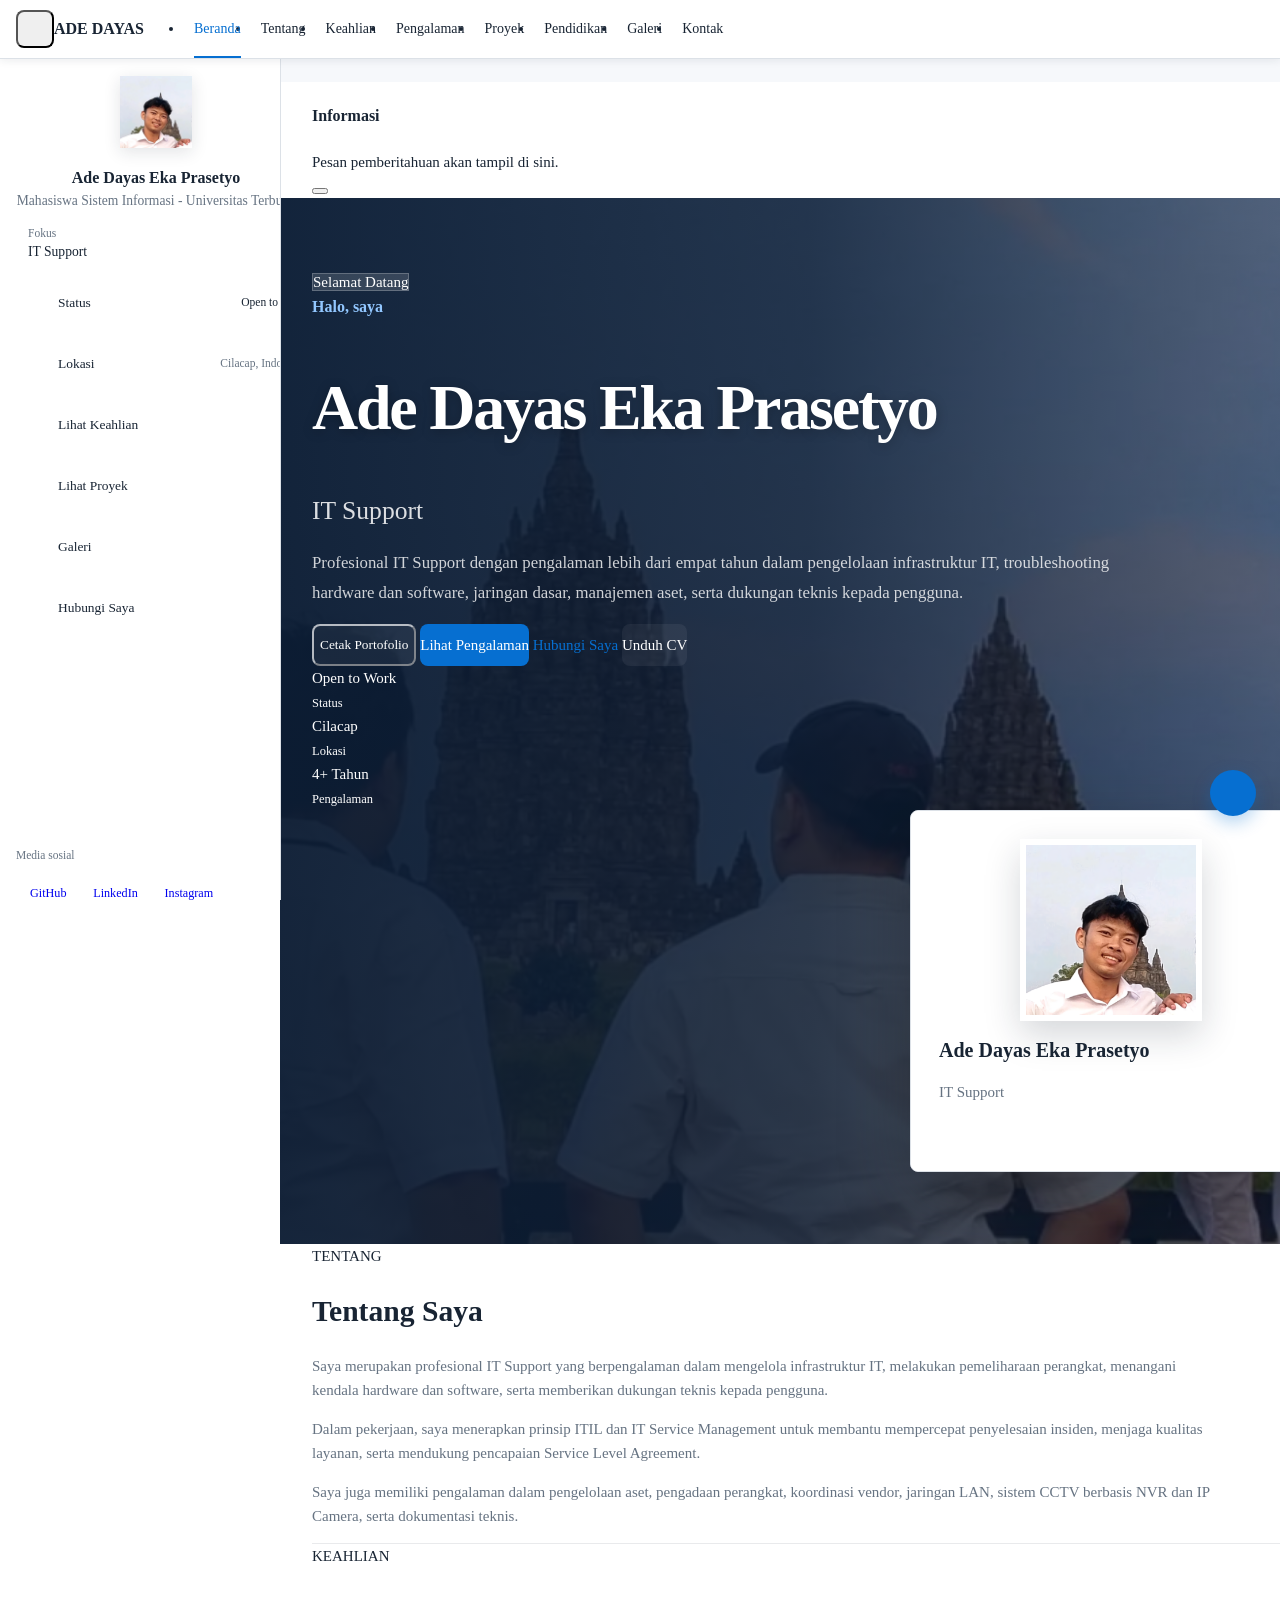
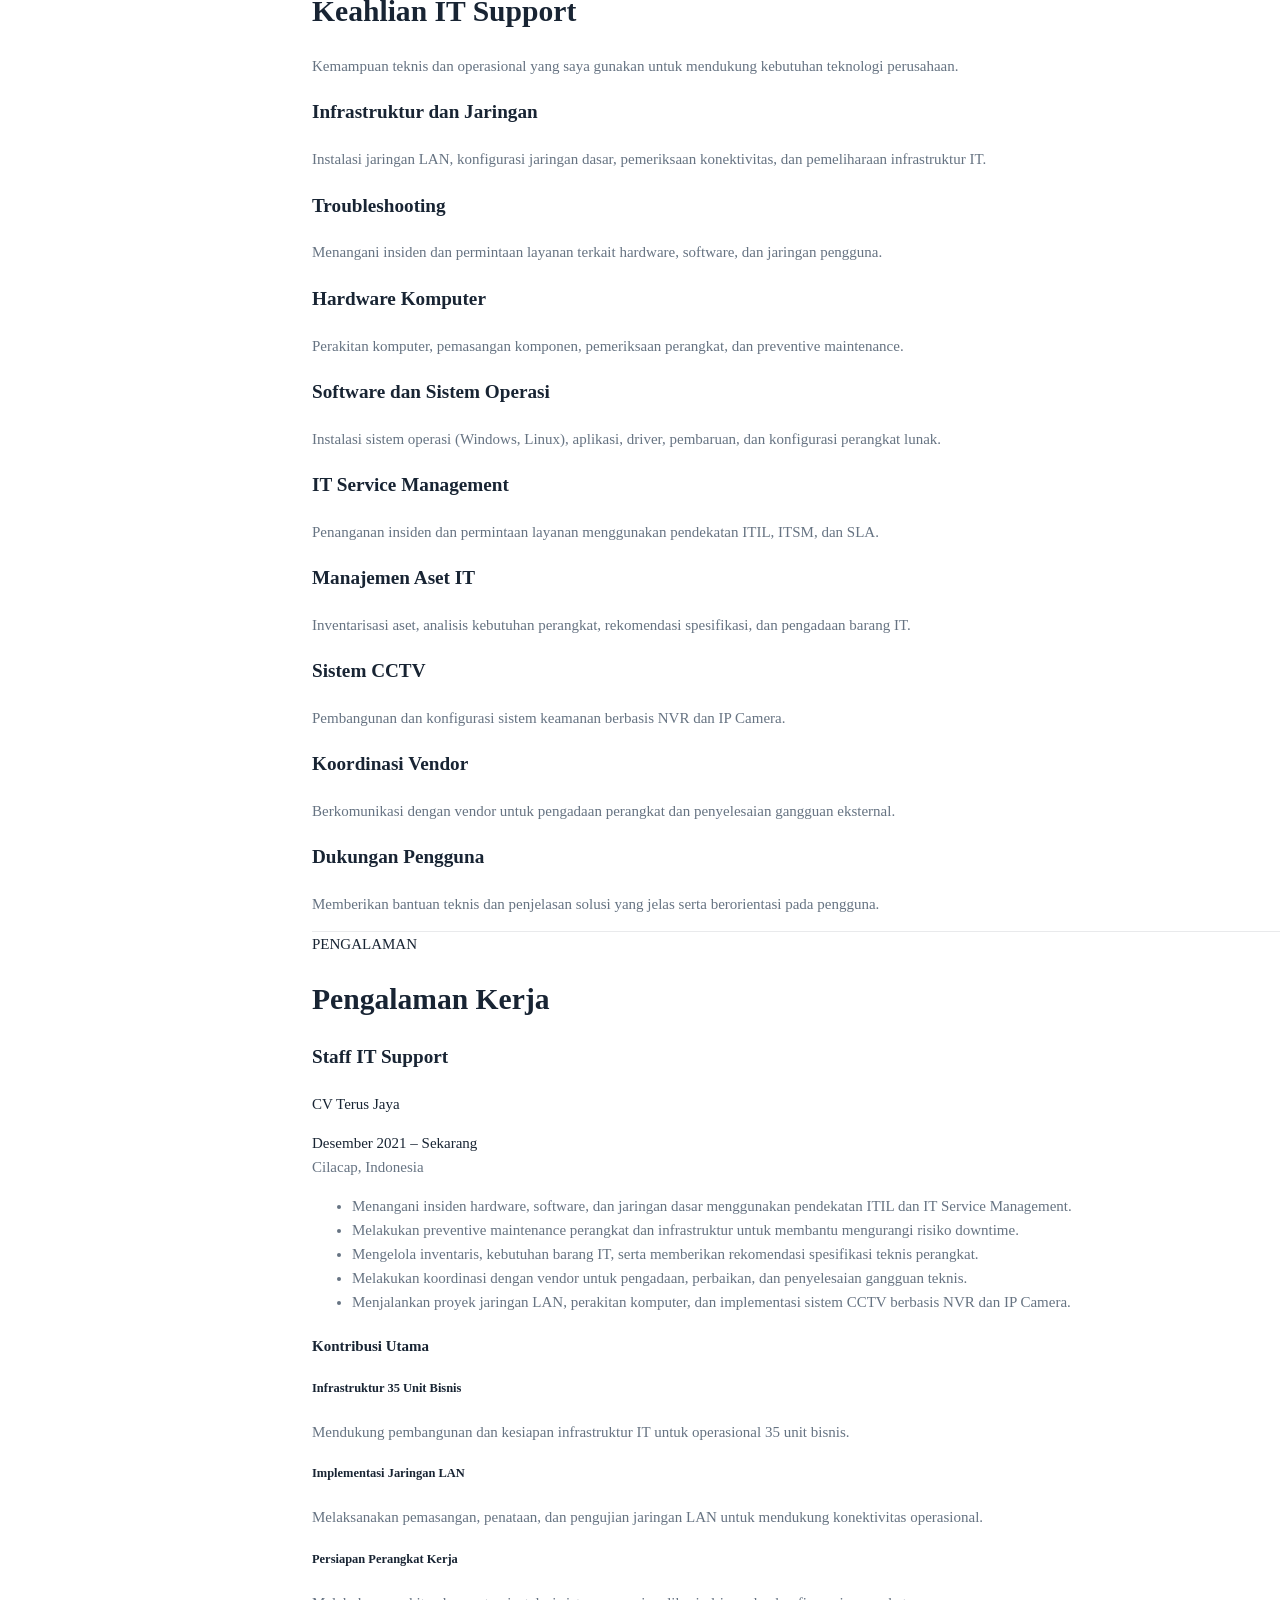
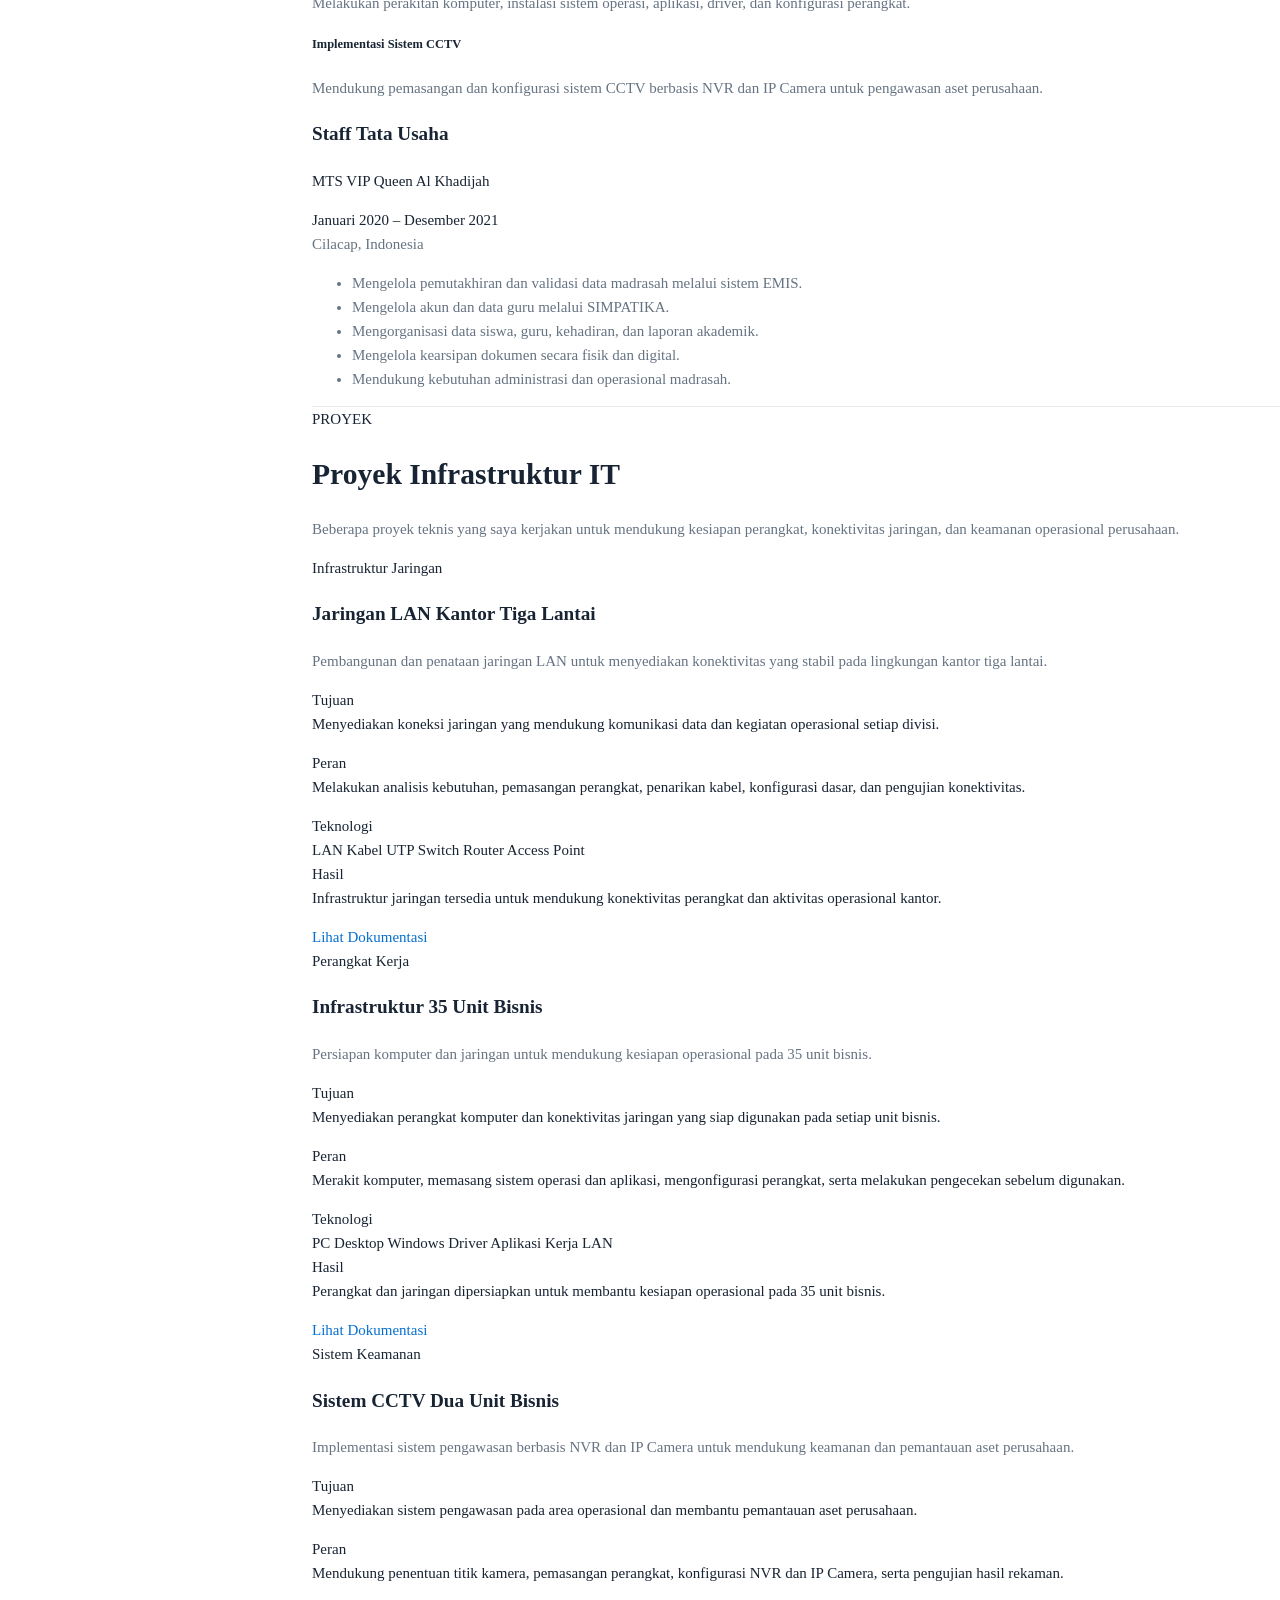
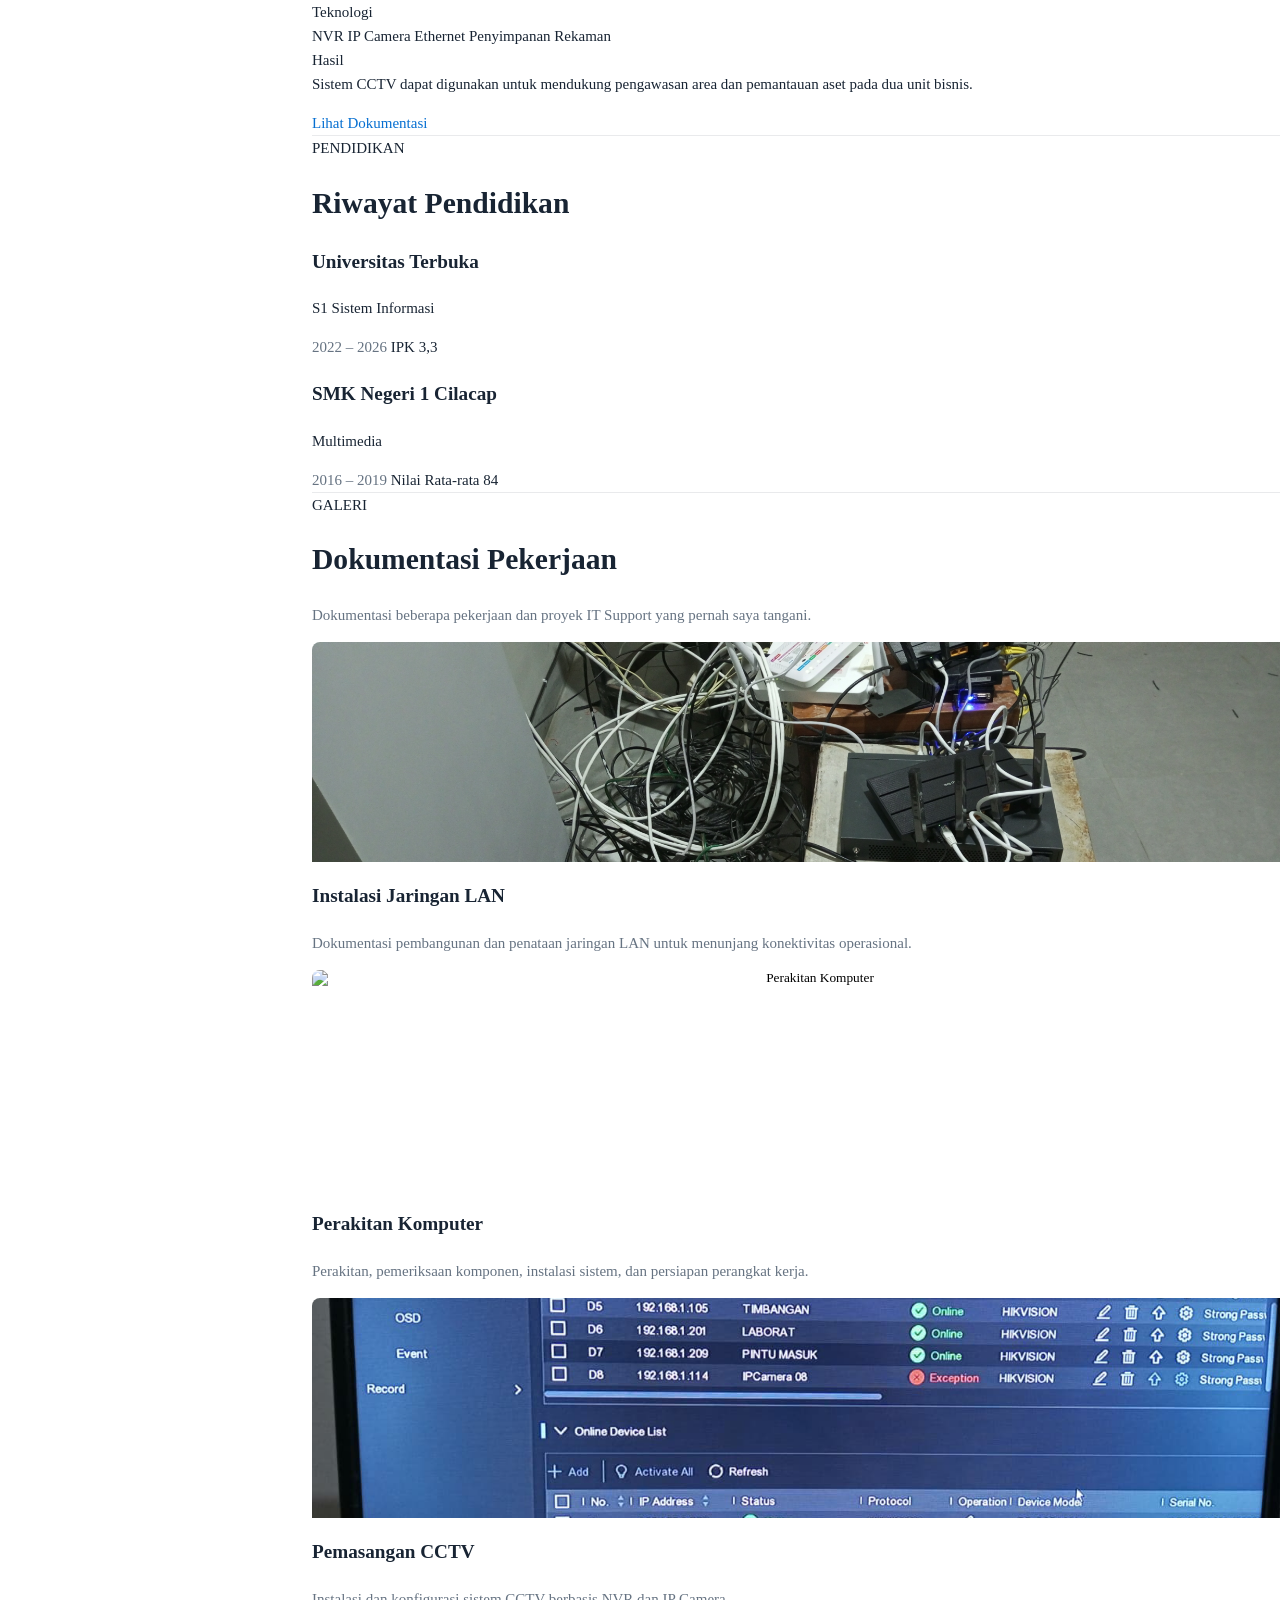
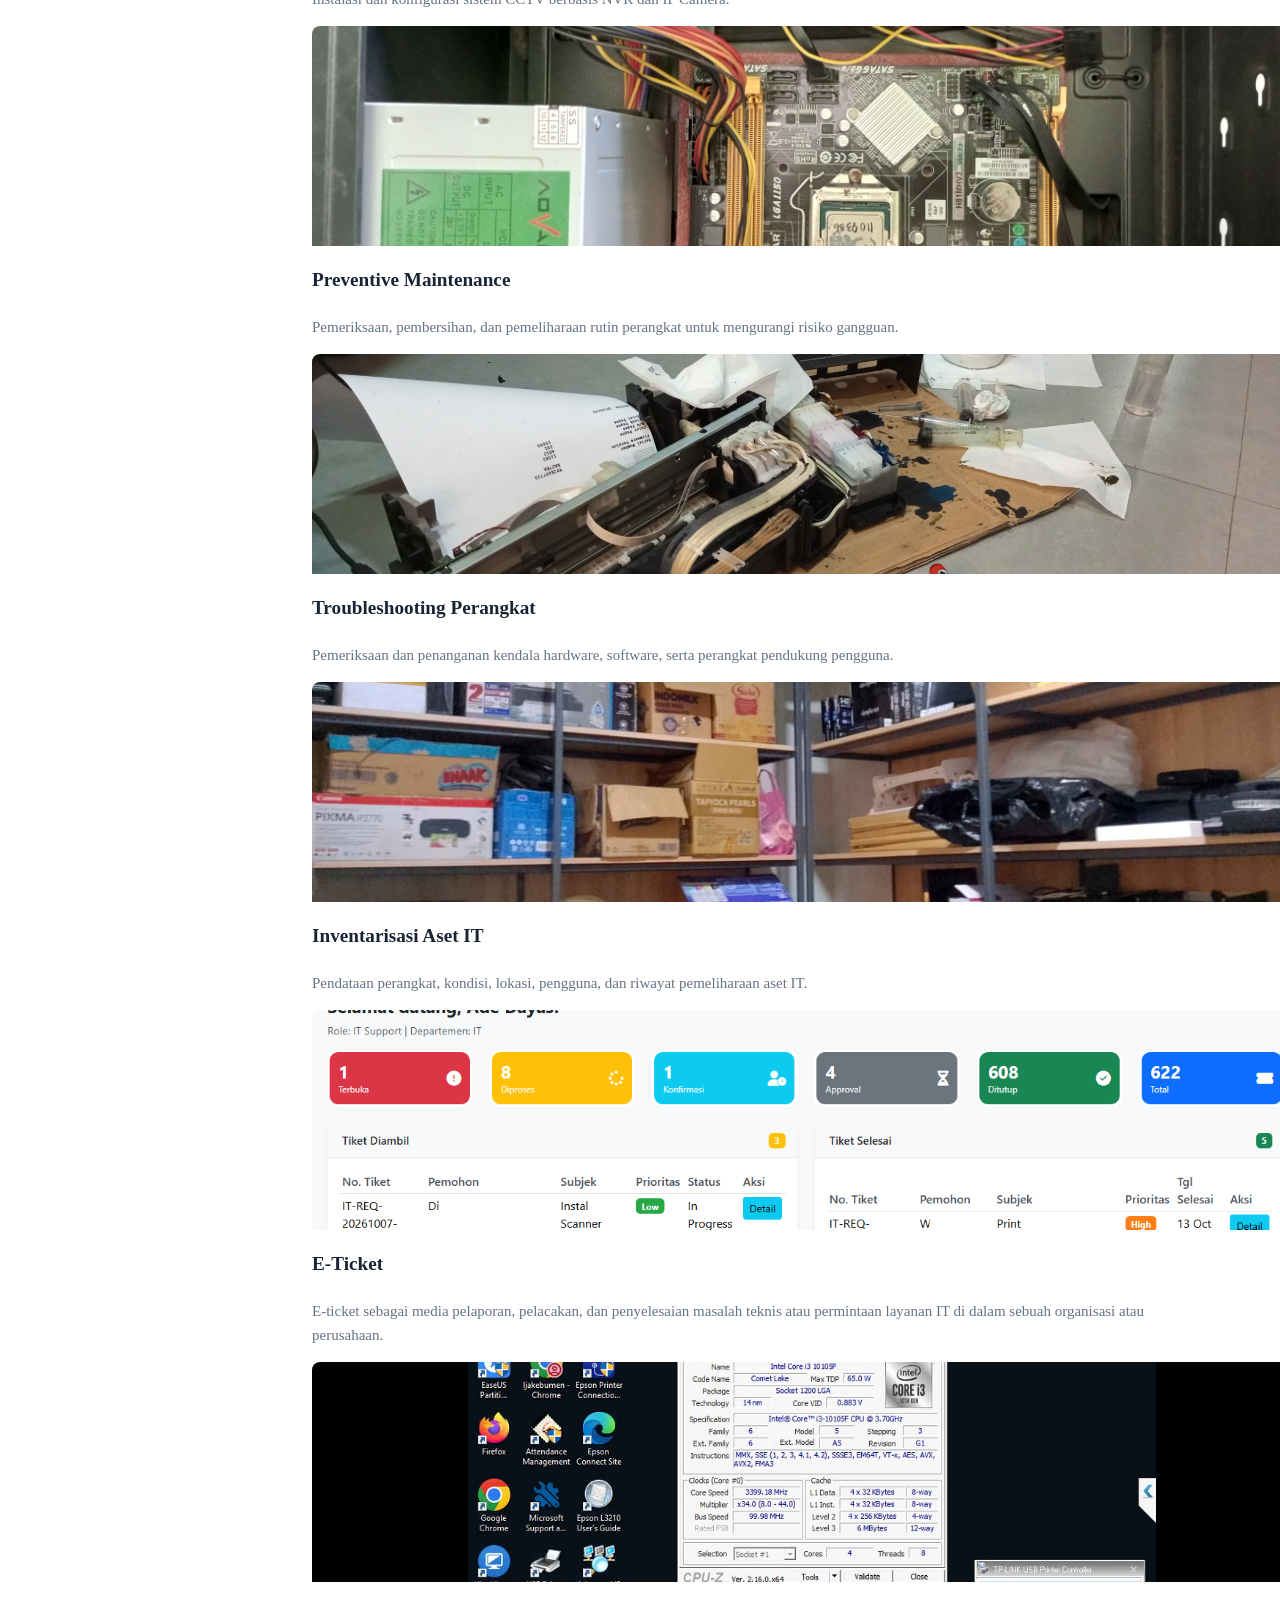
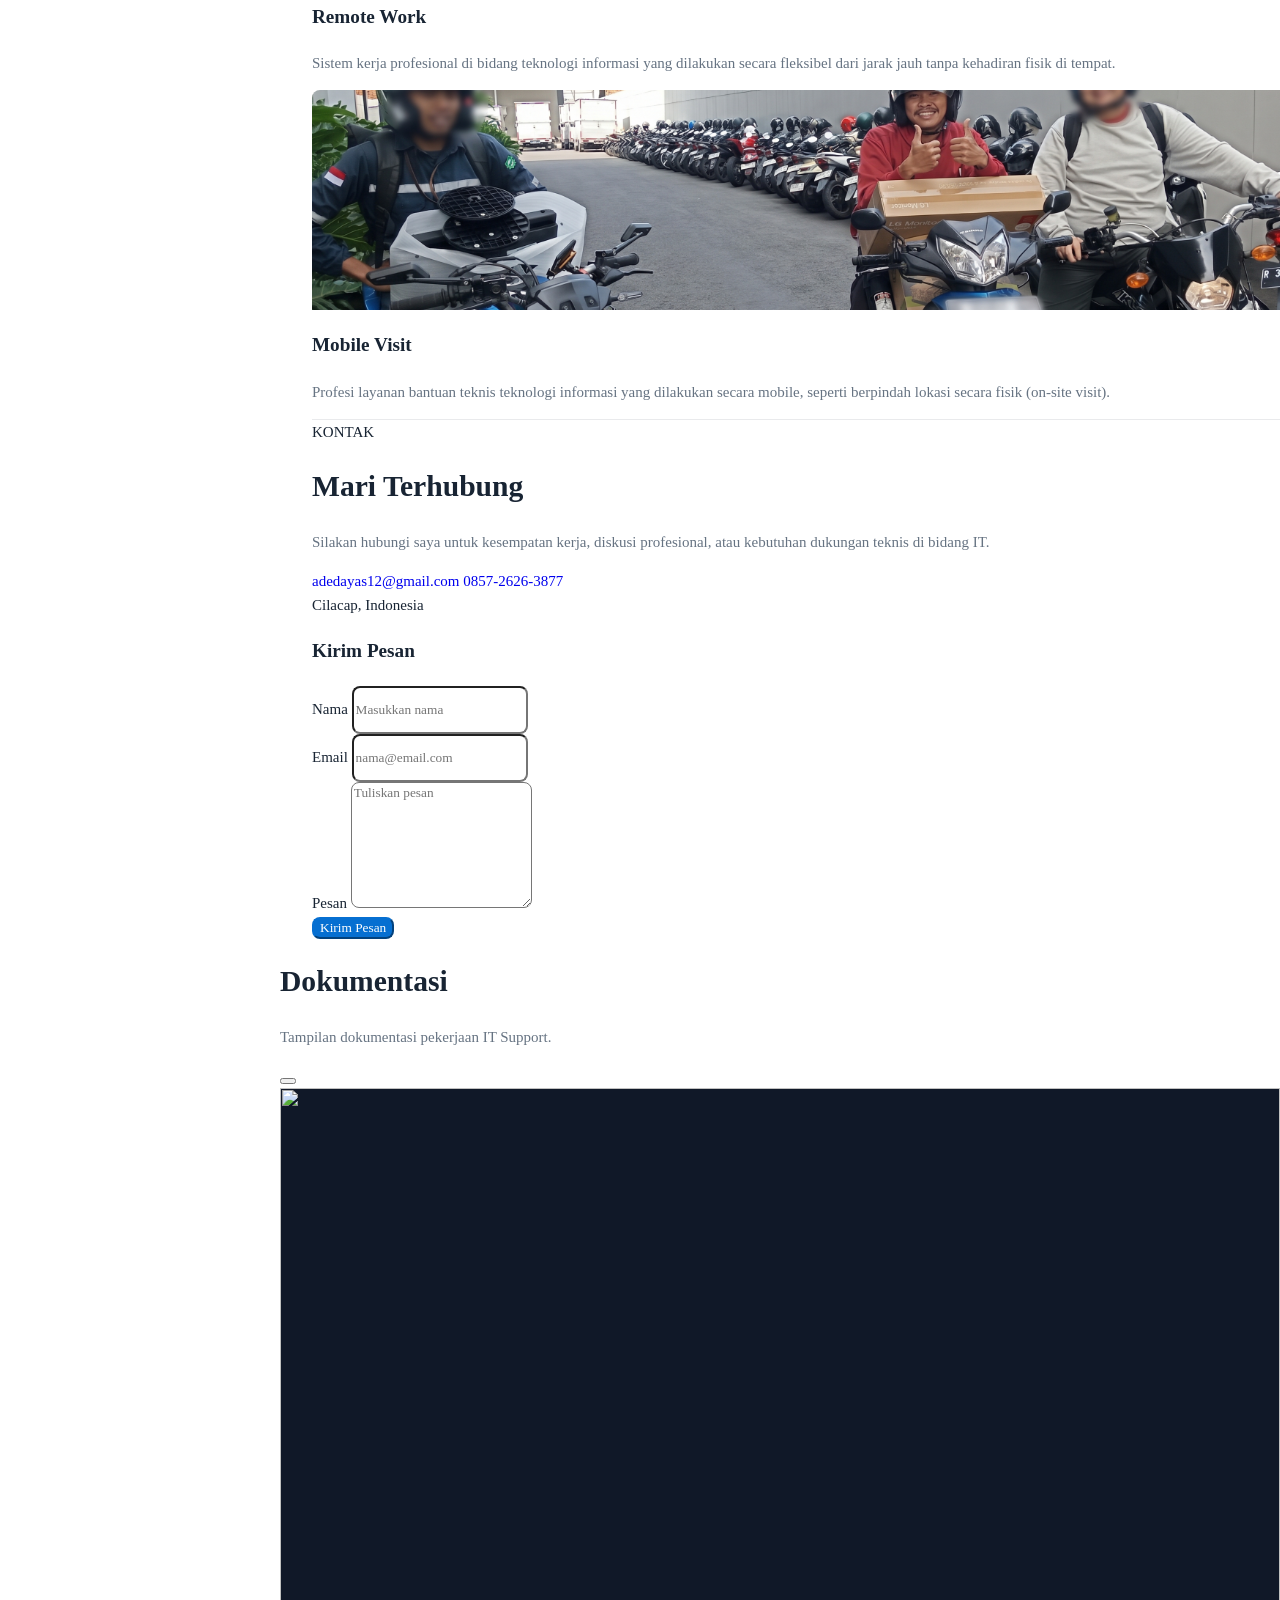
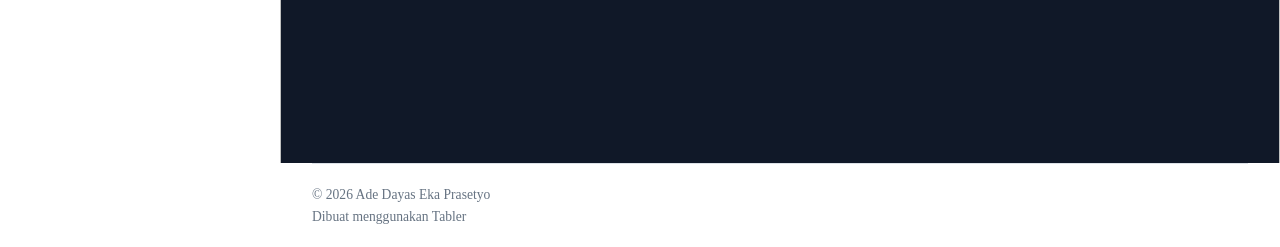
==== commit 92875186: "Add files via upload" ====
--- a/index.html
+++ b/index.html
@@ -1,21 +1,96 @@
 <!doctype html>
 <html lang="id" data-bs-theme="light">
   <head>
-    <meta charset="utf-8" />
-    <meta name="viewport" content="width=device-width, initial-scale=1" />
-
-    <meta
-      name="description"
-      content="Portofolio Ade Dayas Eka Prasetyo, profesional IT Support dengan pengalaman dalam infrastruktur IT, troubleshooting, jaringan, hardware, software, dan manajemen aset."
-    />
+  <meta charset="utf-8">
+
+  <meta
+    name="viewport"
+    content="width=device-width, initial-scale=1"
+  >
+
+  <!-- Informasi utama halaman -->
+  <title>
+    IT Support | Ade Dayas Eka Prasetyo
+  </title>
+
+  <meta
+    name="description"
+    content="Portofolio Ade Dayas Eka Prasetyo, profesional IT Support dengan pengalaman dalam infrastruktur IT, troubleshooting hardware dan software, jaringan, CCTV, dukungan pengguna, serta manajemen aset."
+  >
+
+  <meta
+    name="author"
+    content="Ade Dayas Eka Prasetyo"
+  >
+
+  <meta
+    name="application-name"
+    content="Portofolio Ade Dayas Eka Prasetyo"
+  >
+
+  <meta
+    name="keywords"
+    content="Ade Dayas Eka Prasetyo, IT Support, Helpdesk, Technical Support, Troubleshooting, Jaringan LAN, Hardware, Software, CCTV, IT Service Management, Manajemen Aset IT, Cilacap"
+  >
+
+  <!-- Preferensi tema browser -->
+  <meta
+    name="color-scheme"
+    content="light dark"
+  >
+
+  <meta
+    name="theme-color"
+    content="#066fd1"
+  >
+
+  <!-- Favicon lokal -->
+  <link
+    rel="icon"
+    type="image/svg+xml"
+    href="./assets/img/favicon.svg"
+  >
+
+  <!-- CSS lokal -->
+  <link
+    rel="stylesheet"
+    href="./assets/css/style.css"
+  >
+</head>
 
     <title>IT Support | Ade Dayas Eka Prasetyo</title>
 
-    <!-- CSS lokal yang memuat Tabler dan Tabler Icons -->
-    <link rel="stylesheet" href="/assets/css/style.css">
+     <!-- Favicon -->
+  <link
+    rel="icon"
+    type="image/svg+xml"
+    href="./assets/img/favicon.svg"
+  />
+
+  <link
+  rel="alternate icon"
+  type="image/png"
+  sizes="32x32"
+  href="./assets/img/favicon-32.png"
+>
   </head>
 
   <body>
+    <a
+  href="#main-content"
+  class="skip-link"
+>
+  Lewati ke konten utama
+</a>
+
+<div
+  id="portfolio-status"
+  class="visually-hidden"
+  role="status"
+  aria-live="polite"
+  aria-atomic="true"
+></div>
+
     <!-- Navbar -->
     <header id="navbar-container"></header>
 
@@ -27,7 +102,11 @@
       <!-- Area kanan halaman -->
       <div class="portfolio-main">
         <!-- Konten utama -->
-        <main class="portfolio-content">
+        <main
+  id="main-content"
+  class="portfolio-content"
+  tabindex="-1"
+>
           <!-- Alert -->
           <div id="alert-container" class="container-fluid pt-3"></div>
 
@@ -63,6 +142,19 @@
 
                     <!-- Tombol tindakan -->
                     <div class="hero-actions d-flex flex-wrap gap-2">
+                      <button
+  type="button"
+  id="print-portfolio"
+  class="btn btn-outline-light"
+  aria-label="Cetak atau simpan portofolio sebagai PDF"
+>
+  <i
+    class="ti ti-printer me-1"
+    aria-hidden="true"
+  ></i>
+
+  Cetak Portofolio
+</button>
                       <a href="#pengalaman" class="btn btn-primary">
                         <i class="ti ti-briefcase me-1" aria-hidden="true"></i>
                         Lihat Pengalaman
@@ -381,13 +473,17 @@
                 <div class="col-12">
                   <article class="card">
                     <div class="card-body p-4">
-                      <div
-                        class="d-flex flex-column flex-md-row justify-content-between gap-3 mb-4"
-                      >
-                        <div>
-                          <span class="avatar bg-blue-lt mb-3">
-                            <i class="ti ti-briefcase" aria-hidden="true"></i>
-                          </span>
+                       <!-- Header pengalaman -->
+        <div
+          class="d-flex flex-column flex-md-row justify-content-between gap-3 mb-4"
+        >
+          <div>
+            <span class="avatar bg-blue-lt mb-3">
+              <i
+                class="ti ti-briefcase"
+                aria-hidden="true"
+              ></i>
+            </span>
 
                           <h3 class="h3 mb-1">Staff IT Support</h3>
 
@@ -407,32 +503,160 @@
                         </div>
                       </div>
 
-                      <ul class="text-secondary mb-0">
-                        <li class="mb-2">
-                          Menangani insiden hardware, software, dan jaringan
-                          dasar menggunakan pendekatan ITIL/ITSM.
-                        </li>
-
-                        <li class="mb-2">
-                          Melakukan preventive maintenance perangkat dan
-                          infrastruktur untuk mengurangi downtime.
-                        </li>
-
-                        <li class="mb-2">
-                          Mengelola inventaris, kebutuhan barang IT, serta
-                          rekomendasi spesifikasi teknis.
-                        </li>
-
-                        <li class="mb-2">
-                          Melakukan koordinasi dengan vendor untuk pengadaan dan
-                          penyelesaian gangguan.
-                        </li>
-
-                        <li>
-                          Menjalankan proyek jaringan, perakitan komputer, dan
-                          implementasi sistem CCTV.
-                        </li>
-                      </ul>
+                      <!-- Tanggung jawab -->
+        <ul class="text-secondary mb-0">
+          <li class="mb-2">
+            Menangani insiden hardware, software, dan
+            jaringan dasar menggunakan pendekatan
+            ITIL dan IT Service Management.
+          </li>
+
+          <li class="mb-2">
+            Melakukan preventive maintenance perangkat
+            dan infrastruktur untuk membantu mengurangi
+            risiko downtime.
+          </li>
+
+          <li class="mb-2">
+            Mengelola inventaris, kebutuhan barang IT,
+            serta memberikan rekomendasi spesifikasi
+            teknis perangkat.
+          </li>
+
+          <li class="mb-2">
+            Melakukan koordinasi dengan vendor untuk
+            pengadaan, perbaikan, dan penyelesaian
+            gangguan teknis.
+          </li>
+
+          <li>
+            Menjalankan proyek jaringan LAN, perakitan
+            komputer, dan implementasi sistem CCTV
+            berbasis NVR dan IP Camera.
+          </li>
+        </ul>
+        <!-- Kontribusi utama -->
+        <div class="mt-4 pt-4 border-top">
+          <h4 class="h5 mb-3">
+            Kontribusi Utama
+          </h4>
+
+          <div class="row g-3">
+
+            <!-- Infrastruktur unit bisnis -->
+            <div class="col-12 col-md-6">
+              <div
+                class="d-flex align-items-start gap-3 h-100"
+              >
+                <span
+                  class="avatar avatar-sm bg-green-lt flex-shrink-0"
+                >
+                  <i
+                    class="ti ti-building-store"
+                    aria-hidden="true"
+                  ></i>
+                </span>
+
+                <div>
+                  <h5 class="mb-1">
+                    Infrastruktur 35 Unit Bisnis
+                  </h5>
+
+                  <p class="text-secondary mb-0">
+                    Mendukung pembangunan dan kesiapan
+                    infrastruktur IT untuk operasional
+                    35 unit bisnis.
+                  </p>
+                </div>
+              </div>
+            </div>
+
+            <!-- Jaringan LAN -->
+            <div class="col-12 col-md-6">
+              <div
+                class="d-flex align-items-start gap-3 h-100"
+              >
+                <span
+                  class="avatar avatar-sm bg-blue-lt flex-shrink-0"
+                >
+                  <i
+                    class="ti ti-network"
+                    aria-hidden="true"
+                  ></i>
+                </span>
+
+                <div>
+                  <h5 class="mb-1">
+                    Implementasi Jaringan LAN
+                  </h5>
+
+                  <p class="text-secondary mb-0">
+                    Melaksanakan pemasangan, penataan,
+                    dan pengujian jaringan LAN untuk
+                    mendukung konektivitas operasional.
+                  </p>
+                </div>
+              </div>
+            </div>
+
+            <!-- Perangkat komputer -->
+            <div class="col-12 col-md-6">
+              <div
+                class="d-flex align-items-start gap-3 h-100"
+              >
+                <span
+                  class="avatar avatar-sm bg-indigo-lt flex-shrink-0"
+                >
+                  <i
+                    class="ti ti-device-desktop-cog"
+                    aria-hidden="true"
+                  ></i>
+                </span>
+
+                <div>
+                  <h5 class="mb-1">
+                    Persiapan Perangkat Kerja
+                  </h5>
+
+                  <p class="text-secondary mb-0">
+                    Melakukan perakitan komputer,
+                    instalasi sistem operasi, aplikasi,
+                    driver, dan konfigurasi perangkat.
+                  </p>
+                </div>
+              </div>
+            </div>
+
+            <!-- CCTV -->
+            <div class="col-12 col-md-6">
+              <div
+                class="d-flex align-items-start gap-3 h-100"
+              >
+                <span
+                  class="avatar avatar-sm bg-orange-lt flex-shrink-0"
+                >
+                  <i
+                    class="ti ti-device-cctv"
+                    aria-hidden="true"
+                  ></i>
+                </span>
+
+                <div>
+                  <h5 class="mb-1">
+                    Implementasi Sistem CCTV
+                  </h5>
+
+                  <p class="text-secondary mb-0">
+                    Mendukung pemasangan dan konfigurasi
+                    sistem CCTV berbasis NVR dan IP Camera
+                    untuk pengawasan aset perusahaan.
+                  </p>
+                  </div>
+              </div>
+            </div>
+
+          </div>
+        </div>
                     </div>
                   </article>
                 </div>
@@ -502,84 +726,464 @@
           </section>
 
           <!-- ==================================================
-             PROYEK
-        ================================================== -->
-          <section id="proyek" class="py-5">
-            <div class="container-fluid">
-              <div class="mb-4">
-                <span class="text-primary fw-semibold"> PROYEK </span>
-
-                <h2 class="mt-2 mb-3">Proyek Infrastruktur IT</h2>
-
-                <p class="text-secondary mb-0">
-                  Beberapa proyek teknis yang telah dikerjakan untuk mendukung
-                  operasional perusahaan.
+     PROYEK
+================================================== -->
+<section id="proyek" class="py-5">
+  <div class="container-fluid">
+
+    <!-- Judul bagian -->
+    <div class="mb-4">
+      <span class="text-primary fw-semibold">
+        PROYEK
+      </span>
+
+      <h2 class="mt-2 mb-3">
+        Proyek Infrastruktur IT
+      </h2>
+
+      <p class="text-secondary mb-0">
+        Beberapa proyek teknis yang saya kerjakan
+        untuk mendukung kesiapan perangkat,
+        konektivitas jaringan, dan keamanan
+        operasional perusahaan.
+      </p>
+    </div>
+
+    <div class="row g-4">
+
+      <!-- ==================================================
+           PROYEK 1: JARINGAN LAN
+      ================================================== -->
+      <div class="col-12 col-md-6 col-lg-4">
+        <article class="card project-card h-100">
+          <div class="card-body d-flex flex-column">
+
+            <!-- Ikon dan kategori -->
+            <div
+              class="d-flex align-items-center justify-content-between gap-3 mb-3"
+            >
+              <span class="avatar bg-blue-lt">
+                <i
+                  class="ti ti-network"
+                  aria-hidden="true"
+                ></i>
+              </span>
+
+              <span class="badge bg-blue-lt">
+                Infrastruktur Jaringan
+              </span>
+            </div>
+
+            <!-- Judul proyek -->
+            <h3 class="card-title">
+              Jaringan LAN Kantor Tiga Lantai
+            </h3>
+
+            <!-- Ringkasan proyek -->
+            <p class="text-secondary">
+              Pembangunan dan penataan jaringan LAN
+              untuk menyediakan konektivitas yang
+              stabil pada lingkungan kantor tiga lantai.
+            </p>
+
+            <!-- Detail proyek -->
+            <div class="project-details mt-2">
+
+              <div class="project-detail-item">
+                <div class="project-detail-label">
+                  <i
+                    class="ti ti-target-arrow"
+                    aria-hidden="true"
+                  ></i>
+
+                  Tujuan
+                </div>
+
+                <p class="project-detail-text">
+                  Menyediakan koneksi jaringan yang
+                  mendukung komunikasi data dan kegiatan
+                  operasional setiap divisi.
                 </p>
               </div>
 
-              <div class="row g-4">
-                <!-- LAN -->
-                <div class="col-12 col-md-6 col-lg-4">
-                  <article class="card h-100">
-                    <div class="card-body">
-                      <span class="avatar bg-blue-lt mb-3">
-                        <i class="ti ti-network" aria-hidden="true"></i>
-                      </span>
-
-                      <h3 class="card-title">
-                        Jaringan LAN Kantor Tiga Lantai
-                      </h3>
-
-                      <p class="text-secondary mb-0">
-                        Pembangunan jaringan LAN dan pengadaan hardware untuk
-                        memastikan konektivitas stabil serta standardisasi
-                        perangkat kerja setiap divisi.
-                      </p>
-                    </div>
-                  </article>
-                </div>
-
-                <!-- 35 unit -->
-                <div class="col-12 col-md-6 col-lg-4">
-                  <article class="card h-100">
-                    <div class="card-body">
-                      <span class="avatar bg-indigo-lt mb-3">
-                        <i
-                          class="ti ti-device-desktop-cog"
-                          aria-hidden="true"
-                        ></i>
-                      </span>
-
-                      <h3 class="card-title">Infrastruktur 35 Unit Bisnis</h3>
-
-                      <p class="text-secondary mb-0">
-                        Perakitan komputer dan instalasi jaringan skala sedang
-                        untuk mendukung kesiapan operasional 35 unit bisnis.
-                      </p>
-                    </div>
-                  </article>
-                </div>
-
-                <!-- CCTV -->
-                <div class="col-12 col-md-6 col-lg-4">
-                  <article class="card h-100">
-                    <div class="card-body">
-                      <span class="avatar bg-green-lt mb-3">
-                        <i class="ti ti-device-cctv" aria-hidden="true"></i>
-                      </span>
-
-                      <h3 class="card-title">Sistem CCTV Dua Unit Bisnis</h3>
-
-                      <p class="text-secondary mb-0">
-                        Implementasi sistem keamanan fisik menggunakan NVR dan
-                        IP Camera untuk memperkuat pengawasan aset perusahaan.
-                      </p>
-                    </div>
-                  </article>
-                </div>
-              </div>
+              <div class="project-detail-item">
+                <div class="project-detail-label">
+                  <i
+                    class="ti ti-user-cog"
+                    aria-hidden="true"
+                  ></i>
+
+                  Peran
+                </div>
+
+                <p class="project-detail-text">
+                  Melakukan analisis kebutuhan,
+                  pemasangan perangkat, penarikan kabel,
+                  konfigurasi dasar, dan pengujian
+                  konektivitas.
+                </p>
+              </div>
+
+              <div class="project-detail-item">
+                <div class="project-detail-label">
+                  <i
+                    class="ti ti-tools"
+                    aria-hidden="true"
+                  ></i>
+
+                  Teknologi
+                </div>
+
+                <div class="d-flex flex-wrap gap-2 mt-2">
+                  <span class="badge bg-azure-lt">
+                    LAN
+                  </span>
+
+                  <span class="badge bg-azure-lt">
+                    Kabel UTP
+                  </span>
+
+                  <span class="badge bg-azure-lt">
+                    Switch
+                  </span>
+
+                  <span class="badge bg-azure-lt">
+                    Router
+                  </span>
+
+                  <span class="badge bg-azure-lt">
+                    Access Point
+                  </span>
+                </div>
+              </div>
+
+              <div class="project-detail-item">
+                <div class="project-detail-label">
+                  <i
+                    class="ti ti-circle-check"
+                    aria-hidden="true"
+                  ></i>
+
+                  Hasil
+                </div>
+
+                <p class="project-detail-text">
+                  Infrastruktur jaringan tersedia
+                  untuk mendukung konektivitas perangkat
+                  dan aktivitas operasional kantor.
+                </p>
+              </div>
+
             </div>
-          </section>
+
+            <!-- Tautan ke dokumentasi -->
+            <div class="mt-auto pt-4">
+              <a
+                href="#galeri"
+                class="btn btn-outline-primary w-100"
+              >
+                <i
+                  class="ti ti-photo me-1"
+                  aria-hidden="true"
+                ></i>
+
+                Lihat Dokumentasi
+              </a>
+            </div>
+
+          </div>
+        </article>
+      </div>
+
+
+      <!-- ==================================================
+           PROYEK 2: INFRASTRUKTUR UNIT BISNIS
+      ================================================== -->
+      <div class="col-12 col-md-6 col-lg-4">
+        <article class="card project-card h-100">
+          <div class="card-body d-flex flex-column">
+
+            <!-- Ikon dan kategori -->
+            <div
+              class="d-flex align-items-center justify-content-between gap-3 mb-3"
+            >
+              <span class="avatar bg-indigo-lt">
+                <i
+                  class="ti ti-device-desktop-cog"
+                  aria-hidden="true"
+                ></i>
+              </span>
+
+              <span class="badge bg-indigo-lt">
+                Perangkat Kerja
+              </span>
+            </div>
+
+            <!-- Judul proyek -->
+            <h3 class="card-title">
+              Infrastruktur 35 Unit Bisnis
+            </h3>
+
+            <!-- Ringkasan proyek -->
+            <p class="text-secondary">
+              Persiapan komputer dan jaringan untuk
+              mendukung kesiapan operasional pada
+              35 unit bisnis.
+            </p>
+
+            <!-- Detail proyek -->
+            <div class="project-details mt-2">
+
+              <div class="project-detail-item">
+                <div class="project-detail-label">
+                  <i
+                    class="ti ti-target-arrow"
+                    aria-hidden="true"
+                  ></i>
+
+                  Tujuan
+                </div>
+
+                <p class="project-detail-text">
+                  Menyediakan perangkat komputer dan
+                  konektivitas jaringan yang siap
+                  digunakan pada setiap unit bisnis.
+                </p>
+              </div>
+
+              <div class="project-detail-item">
+                <div class="project-detail-label">
+                  <i
+                    class="ti ti-user-cog"
+                    aria-hidden="true"
+                  ></i>
+
+                  Peran
+                </div>
+
+                <p class="project-detail-text">
+                  Merakit komputer, memasang sistem
+                  operasi dan aplikasi, mengonfigurasi
+                  perangkat, serta melakukan pengecekan
+                  sebelum digunakan.
+                </p>
+              </div>
+
+              <div class="project-detail-item">
+                <div class="project-detail-label">
+                  <i
+                    class="ti ti-tools"
+                    aria-hidden="true"
+                  ></i>
+
+                  Teknologi
+                </div>
+
+                <div class="d-flex flex-wrap gap-2 mt-2">
+                  <span class="badge bg-indigo-lt">
+                    PC Desktop
+                  </span>
+
+                  <span class="badge bg-indigo-lt">
+                    Windows
+                  </span>
+
+                  <span class="badge bg-indigo-lt">
+                    Driver
+                  </span>
+
+                  <span class="badge bg-indigo-lt">
+                    Aplikasi Kerja
+                  </span>
+
+                  <span class="badge bg-indigo-lt">
+                    LAN
+                  </span>
+                </div>
+              </div>
+
+              <div class="project-detail-item">
+                <div class="project-detail-label">
+                  <i
+                    class="ti ti-circle-check"
+                    aria-hidden="true"
+                  ></i>
+
+                  Hasil
+                </div>
+
+                <p class="project-detail-text">
+                  Perangkat dan jaringan dipersiapkan
+                  untuk membantu kesiapan operasional
+                  pada 35 unit bisnis.
+                </p>
+              </div>
+
+            </div>
+
+            <!-- Tautan ke dokumentasi -->
+            <div class="mt-auto pt-4">
+              <a
+                href="#galeri"
+                class="btn btn-outline-primary w-100"
+              >
+                <i
+                  class="ti ti-photo me-1"
+                  aria-hidden="true"
+                ></i>
+
+                Lihat Dokumentasi
+              </a>
+            </div>
+
+          </div>
+        </article>
+      </div>
+
+
+      <!-- ==================================================
+           PROYEK 3: SISTEM CCTV
+      ================================================== -->
+      <div class="col-12 col-md-6 col-lg-4">
+        <article class="card project-card h-100">
+          <div class="card-body d-flex flex-column">
+
+            <!-- Ikon dan kategori -->
+            <div
+              class="d-flex align-items-center justify-content-between gap-3 mb-3"
+            >
+              <span class="avatar bg-green-lt">
+                <i
+                  class="ti ti-device-cctv"
+                  aria-hidden="true"
+                ></i>
+              </span>
+
+              <span class="badge bg-green-lt">
+                Sistem Keamanan
+              </span>
+            </div>
+
+            <!-- Judul proyek -->
+            <h3 class="card-title">
+              Sistem CCTV Dua Unit Bisnis
+            </h3>
+
+            <!-- Ringkasan proyek -->
+            <p class="text-secondary">
+              Implementasi sistem pengawasan berbasis
+              NVR dan IP Camera untuk mendukung
+              keamanan dan pemantauan aset perusahaan.
+            </p>
+
+            <!-- Detail proyek -->
+            <div class="project-details mt-2">
+
+              <div class="project-detail-item">
+                <div class="project-detail-label">
+                  <i
+                    class="ti ti-target-arrow"
+                    aria-hidden="true"
+                  ></i>
+
+                  Tujuan
+                </div>
+
+                <p class="project-detail-text">
+                  Menyediakan sistem pengawasan pada
+                  area operasional dan membantu
+                  pemantauan aset perusahaan.
+                </p>
+              </div>
+
+              <div class="project-detail-item">
+                <div class="project-detail-label">
+                  <i
+                    class="ti ti-user-cog"
+                    aria-hidden="true"
+                  ></i>
+
+                  Peran
+                </div>
+
+                <p class="project-detail-text">
+                  Mendukung penentuan titik kamera,
+                  pemasangan perangkat, konfigurasi
+                  NVR dan IP Camera, serta pengujian
+                  hasil rekaman.
+                </p>
+              </div>
+
+              <div class="project-detail-item">
+                <div class="project-detail-label">
+                  <i
+                    class="ti ti-tools"
+                    aria-hidden="true"
+                  ></i>
+
+                  Teknologi
+                </div>
+
+                <div class="d-flex flex-wrap gap-2 mt-2">
+                  <span class="badge bg-green-lt">
+                    NVR
+                  </span>
+
+                  <span class="badge bg-green-lt">
+                    IP Camera
+                  </span>
+
+                  <span class="badge bg-green-lt">
+                    Ethernet
+                  </span>
+
+                  <span class="badge bg-green-lt">
+                    Penyimpanan Rekaman
+                  </span>
+                </div>
+              </div>
+
+              <div class="project-detail-item">
+                <div class="project-detail-label">
+                  <i
+                    class="ti ti-circle-check"
+                    aria-hidden="true"
+                  ></i>
+
+                  Hasil
+                </div>
+
+                <p class="project-detail-text">
+                  Sistem CCTV dapat digunakan untuk
+                  mendukung pengawasan area dan
+                  pemantauan aset pada dua unit bisnis.
+                </p>
+              </div>
+
+            </div>
+
+            <!-- Tautan ke dokumentasi -->
+            <div class="mt-auto pt-4">
+              <a
+                href="#galeri"
+                class="btn btn-outline-primary w-100"
+              >
+                <i
+                  class="ti ti-photo me-1"
+                  aria-hidden="true"
+                ></i>
+
+                Lihat Dokumentasi
+              </a>
+            </div>
+
+          </div>
+        </article>
+      </div>
+
+    </div>
+  </div>
+</section>
 
           <!-- ==================================================
              PENDIDIKAN
@@ -671,7 +1275,7 @@
                     <button
                       type="button"
                       class="gallery-image-button"
-                      data-gallery-image="./assets/img/gallery/jaringan-lan.jpg"
+                      data-gallery-image="./assets/img/gallery/jaringan-lan.svg"
                       data-gallery-title="Instalasi Jaringan LAN"
                       aria-label="Lihat dokumentasi instalasi jaringan LAN"
                     >
@@ -679,6 +1283,10 @@
                         src="./assets/img/gallery/jaringan-lan.svg"
                         alt="Instalasi Jaringan LAN"
                         class="gallery-image"
+                         width="800"
+  height="500"
+  loading="lazy"
+  decoding="async"
                       />
 
                       <span class="gallery-overlay" aria-hidden="true">
@@ -703,7 +1311,7 @@
                     <button
                       type="button"
                       class="gallery-image-button"
-                      data-gallery-image="./assets/img/gallery/perakitan-komputer.jpg"
+                      data-gallery-image="./assets/img/gallery/perakitan-komputer.svg"
                       data-gallery-title="Perakitan Komputer"
                       aria-label="Lihat dokumentasi perakitan komputer"
                     >
@@ -711,6 +1319,10 @@
                         src="./assets/img/gallery/perakitan-komputer.svg"
                         alt="Perakitan Komputer"
                         class="gallery-image"
+                         width="800"
+  height="500"
+  loading="lazy"
+  decoding="async"
                       />
 
                       <span class="gallery-overlay" aria-hidden="true">
@@ -735,7 +1347,7 @@
                     <button
                       type="button"
                       class="gallery-image-button"
-                      data-gallery-image="./assets/img/gallery/cctv.jpg"
+                      data-gallery-image="./assets/img/gallery/cctv.svg"
                       data-gallery-title="Pemasangan CCTV"
                       aria-label="Lihat dokumentasi pemasangan CCTV"
                     >
@@ -743,6 +1355,10 @@
                         src="./assets/img/gallery/cctv.svg"
                         alt="Pemasangan CCTV"
                         class="gallery-image"
+                         width="800"
+  height="500"
+  loading="lazy"
+  decoding="async"
                       />
 
                       <span class="gallery-overlay" aria-hidden="true">
@@ -767,7 +1383,7 @@
                     <button
                       type="button"
                       class="gallery-image-button"
-                      data-gallery-image="./assets/img/gallery/maintenance.jpg"
+                      data-gallery-image="./assets/img/gallery/maintenance.svg"
                       data-gallery-title="Preventive Maintenance"
                       aria-label="Lihat dokumentasi preventive maintenance"
                     >
@@ -775,6 +1391,10 @@
                         src="./assets/img/gallery/maintenance.svg"
                         alt="Preventive Maintenance"
                         class="gallery-image"
+                         width="800"
+  height="500"
+  loading="lazy"
+  decoding="async"
                       />
 
                       <span class="gallery-overlay" aria-hidden="true">
@@ -799,7 +1419,7 @@
                     <button
                       type="button"
                       class="gallery-image-button"
-                      data-gallery-image="./assets/img/gallery/troubleshooting.jpg"
+                      data-gallery-image="./assets/img/gallery/troubleshooting.svg"
                       data-gallery-title="Troubleshooting Perangkat"
                       aria-label="Lihat dokumentasi troubleshooting perangkat"
                     >
@@ -807,6 +1427,10 @@
                         src="./assets/img/gallery/troubleshooting.svg"
                         alt="Troubleshooting Perangkat"
                         class="gallery-image"
+                         width="800"
+  height="500"
+  loading="lazy"
+  decoding="async"
                       />
 
                       <span class="gallery-overlay" aria-hidden="true">
@@ -831,7 +1455,7 @@
                     <button
                       type="button"
                       class="gallery-image-button"
-                      data-gallery-image="./assets/img/gallery/inventaris.jpg"
+                      data-gallery-image="./assets/img/gallery/inventaris.svg"
                       data-gallery-title="Inventarisasi Aset IT"
                       aria-label="Lihat dokumentasi inventarisasi aset IT"
                     >
@@ -839,6 +1463,10 @@
                         src="./assets/img/gallery/inventaris.svg"
                         alt="Inventarisasi Aset IT"
                         class="gallery-image"
+                         width="800"
+  height="500"
+  loading="lazy"
+  decoding="async"
                       />
 
                       <span class="gallery-overlay" aria-hidden="true">
@@ -871,6 +1499,10 @@
                         src="./assets/img/gallery/tiket.svg"
                         alt="E-Ticket"
                         class="gallery-image"
+                         width="800"
+  height="500"
+  loading="lazy"
+  decoding="async"
                       />
 
                       <span class="gallery-overlay" aria-hidden="true">
@@ -903,6 +1535,10 @@
                         src="./assets/img/gallery/remote.svg"
                         alt="Remote Work"
                         class="gallery-image"
+                         width="800"
+  height="500"
+  loading="lazy"
+  decoding="async"
                       />
 
                       <span class="gallery-overlay" aria-hidden="true">
@@ -935,6 +1571,10 @@
                         src="./assets/img/gallery/mobile-visit.svg"
                         alt="Mobile Visit"
                         class="gallery-image"
+                         width="800"
+  height="500"
+  loading="lazy"
+  decoding="async"
                       />
 
                       <span class="gallery-overlay" aria-hidden="true">
@@ -1079,32 +1719,62 @@
         </main>
 
         <!-- Modal galeri -->
-        <div
-          class="modal modal-blur fade"
-          id="gallery-modal"
-          tabindex="-1"
-          aria-labelledby="gallery-modal-title"
-          aria-hidden="true"
+<div
+  class="modal modal-blur fade"
+  id="gallery-modal"
+  tabindex="-1"
+  aria-labelledby="gallery-modal-title"
+  aria-describedby="gallery-modal-description"
+  aria-hidden="true"
+>
+  <div
+    class="modal-dialog modal-lg modal-dialog-centered modal-dialog-scrollable"
+  >
+    <div class="modal-content">
+
+      <!-- Header modal -->
+      <div class="modal-header">
+        <div>
+          <h2
+            class="modal-title"
+            id="gallery-modal-title"
+          >
+            Dokumentasi
+          </h2>
+
+          <p
+            id="gallery-modal-description"
+            class="text-secondary small mb-0"
+          >
+            Tampilan dokumentasi pekerjaan IT Support.
+          </p>
+        </div>
+
+        <button
+          type="button"
+  id="gallery-modal-close"
+  class="btn-close"
+  aria-label="Tutup galeri"
+  title="Tutup galeri"
+        ></button>
+      </div>
+
+      <!-- Gambar modal -->
+      <div class="modal-body p-0">
+        <img
+          id="gallery-modal-image"
+          class="gallery-modal-image"
+          src=""
+          alt=""
+          width="1200"
+          height="750"
+          decoding="async"
         >
-          <div class="modal-dialog modal-lg modal-dialog-centered">
-            <div class="modal-content">
-              <div class="modal-header">
-                <h2 class="modal-title" id="gallery-modal-title">
-                  Dokumentasi
-                </h2>
-
-                <button
-                  type="button"
-                  class="btn-close"
-                  data-bs-dismiss="modal"
-                  aria-label="Tutup"
-                ></button>
-              </div>
-
-              <div class="modal-body p-0"></div>
-            </div>
-          </div>
-        </div>
+      </div>
+
+    </div>
+  </div>
+</div>
 
         <!-- Footer -->
         <div id="footer-container"></div>
@@ -1170,15 +1840,18 @@
     <!-- Progress -->
     <div class="music-progress-wrapper">
       <input
-        type="range"
-        id="music-progress"
-        class="form-range music-progress"
-        min="0"
-        max="100"
-        step="0.1"
-        value="0"
-        aria-label="Posisi lagu"
-      >
+  type="range"
+  id="music-progress"
+  class="form-range music-progress"
+  min="0"
+  max="100"
+  step="0.1"
+  value="0"
+  aria-label="Posisi lagu"
+  aria-valuemin="0"
+  aria-valuemax="100"
+  aria-valuenow="0"
+>
 
       <div class="music-time">
         <span id="music-current-time">0:00</span>
@@ -1243,8 +1916,12 @@
   min="0"
   max="1"
   step="0.05"
-  value="0.75"
+  value="0.35"
   aria-label="Volume musik"
+  aria-valuemin="0"
+  aria-valuemax="100"
+  aria-valuenow="35"
+  aria-valuetext="35 persen"
 >
     </div>
 
@@ -1282,17 +1959,24 @@
 
 </html>
 
-    <!-- JavaScript Tabler -->
-    <script src="https://cdn.jsdelivr.net/npm/@tabler/core@latest/dist/js/tabler.min.js"></script>
-
-    <!-- JavaScript lokal -->
-    <script src="/assets/js/main.js"></script>
+    <!-- Bootstrap Bundle untuk modal dan collapse -->
+<script
+  src="https://cdn.jsdelivr.net/npm/bootstrap@5.3.8/dist/js/bootstrap.bundle.min.js"
+></script>
+
+<!-- JavaScript Tabler -->
+<script
+  src="https://cdn.jsdelivr.net/npm/@tabler/core@latest/dist/js/tabler.min.js"
+></script>
+
+<!-- JavaScript utama -->
+<script src="./assets/js/main.js?v=4"></script>
 
 <!-- JavaScript Music Player -->
-<script src="/assets/js/music-player.js"></script>
-
-<!-- JavaScript kontak email -->
-<script src="/assets/js/contact-email.js"></script>
+<script src="./assets/js/music-player.js?v=4"></script>
+
+<!-- JavaScript kontak -->
+<script src="./assets/js/contact-email.js?v=4"></script>
 
   </body>
 </html>
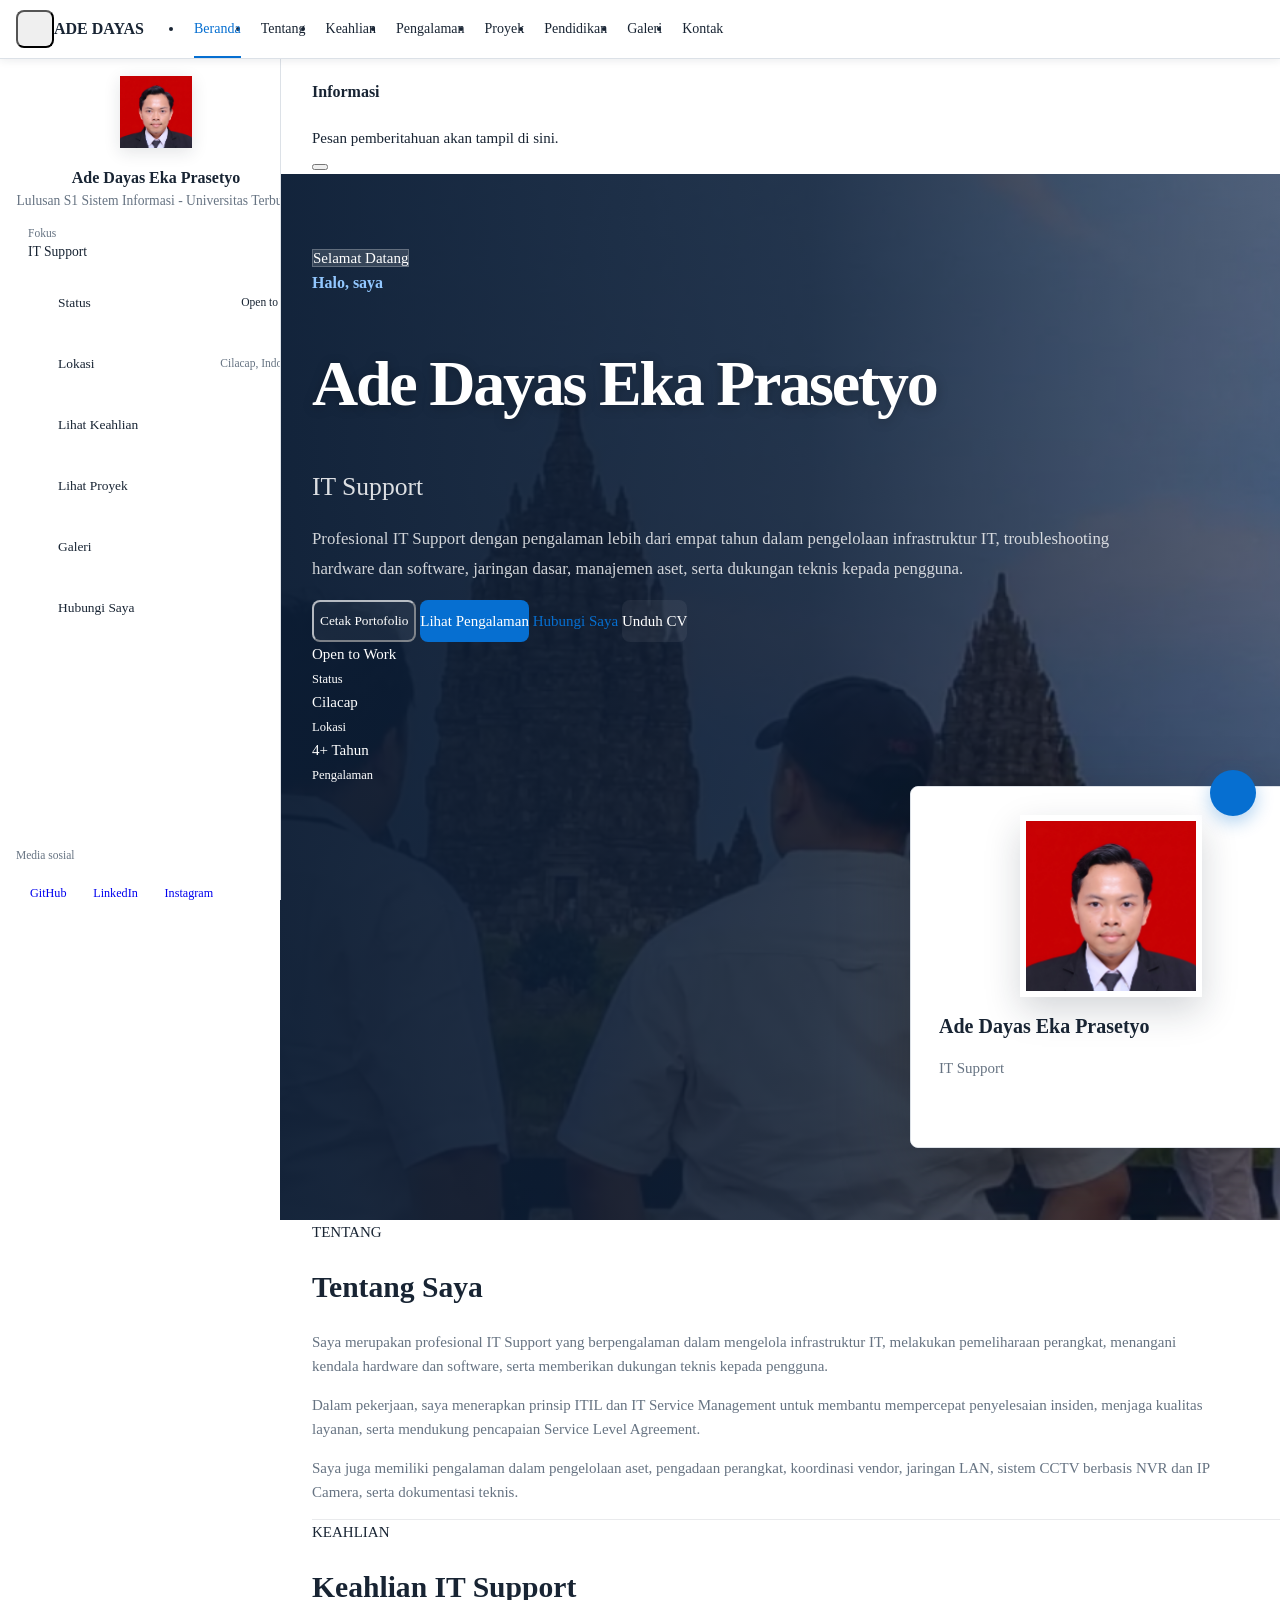
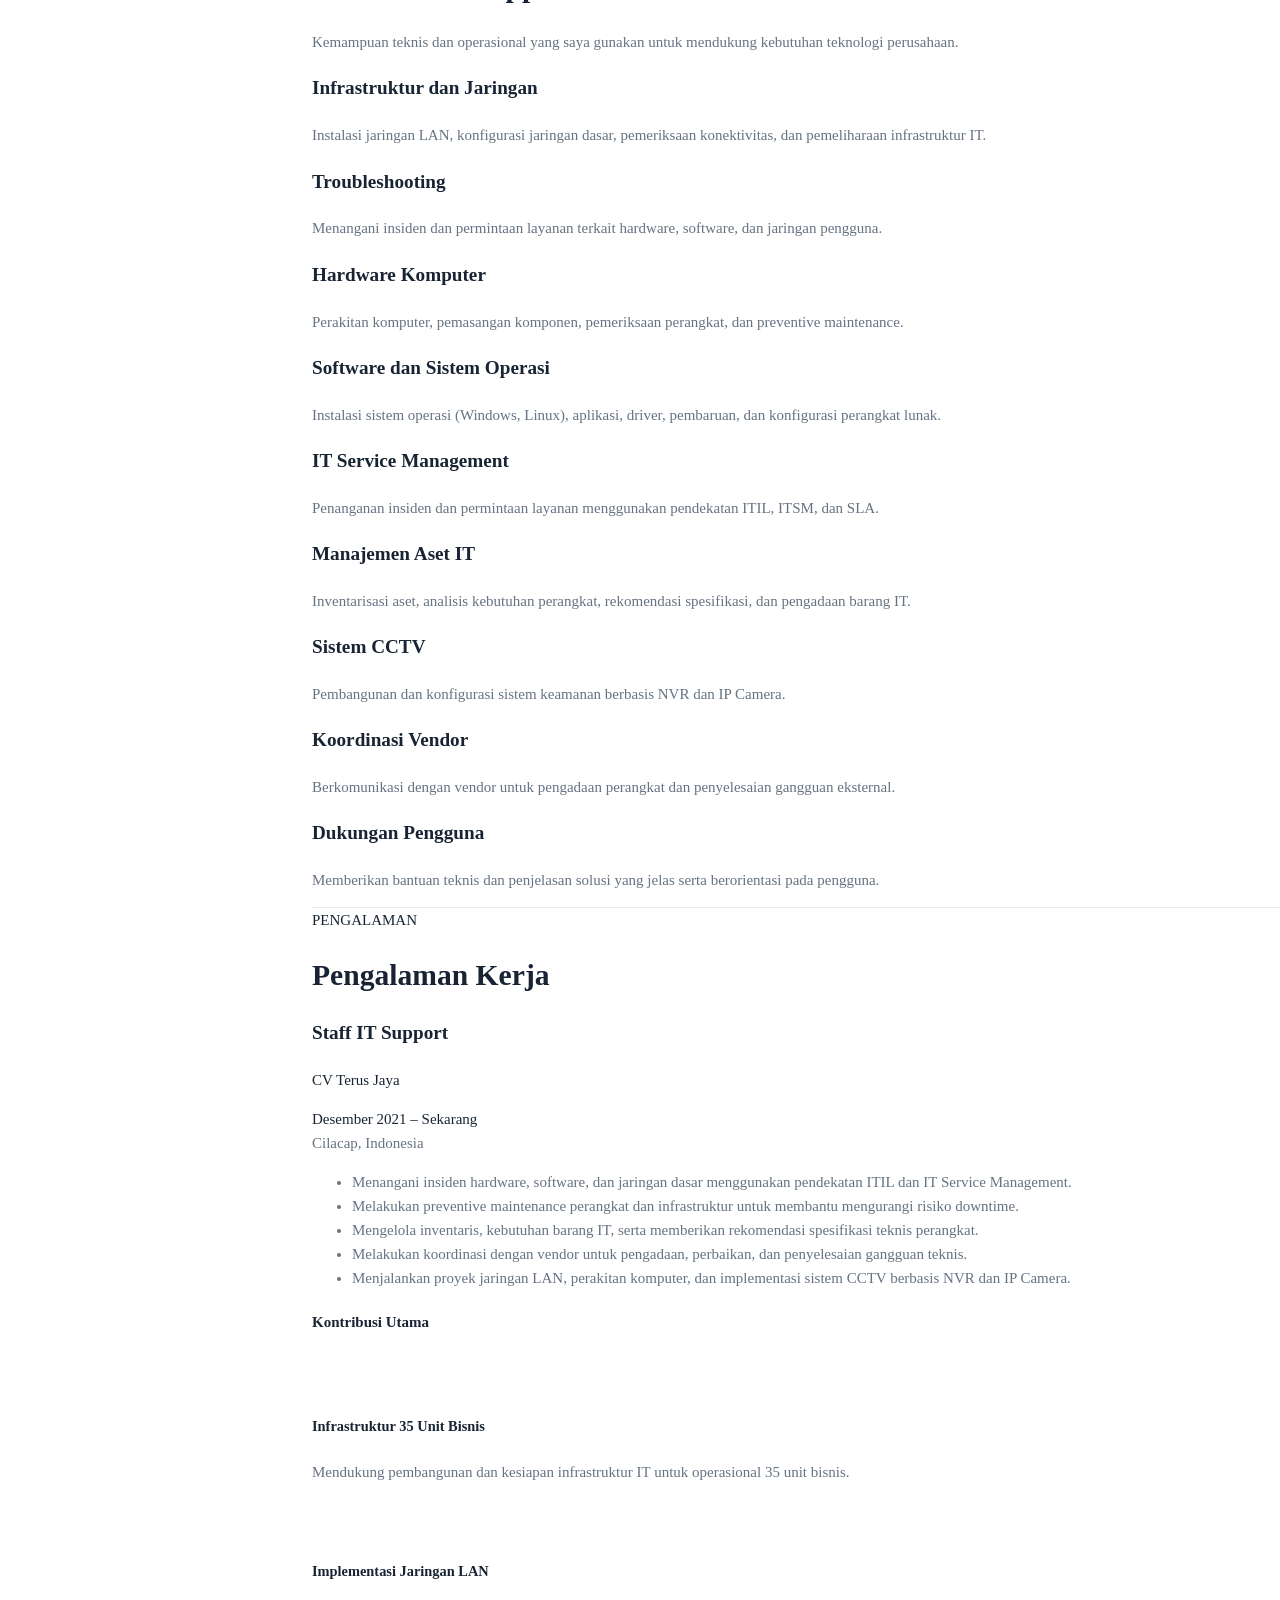
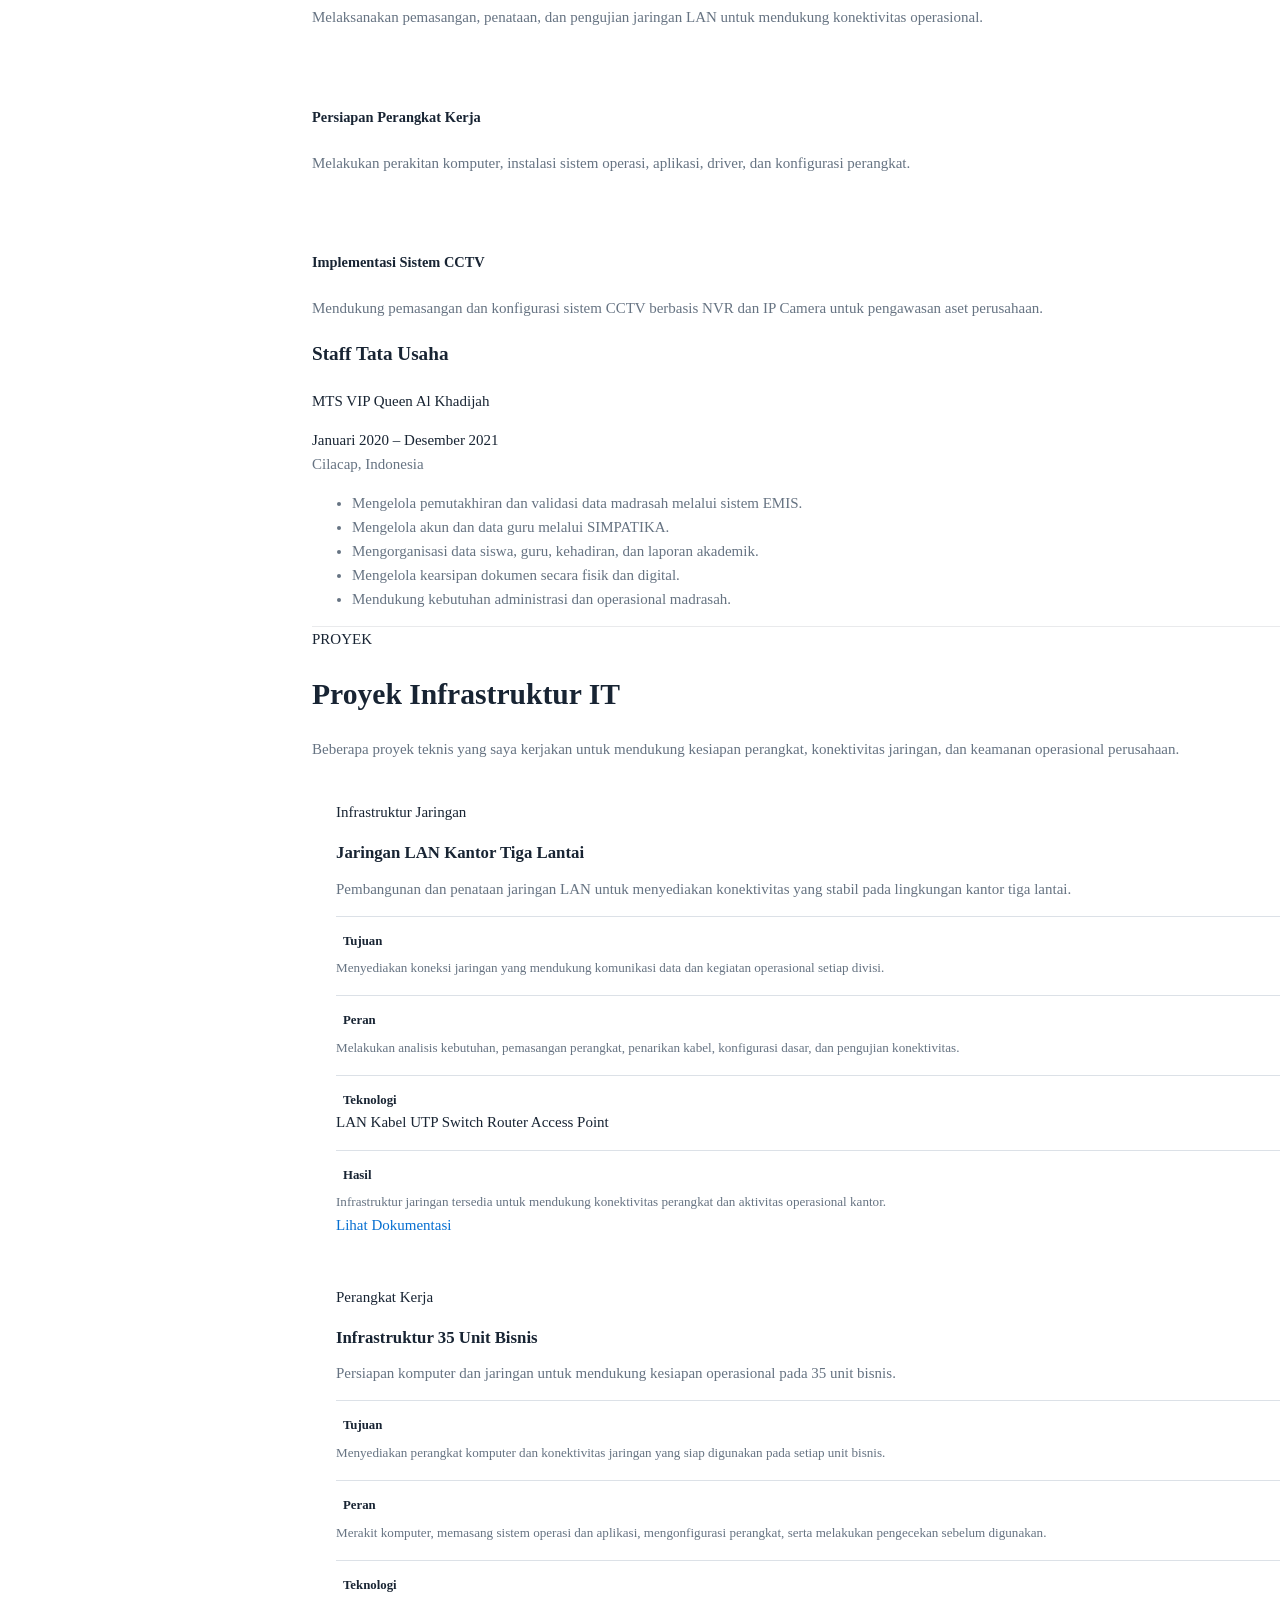
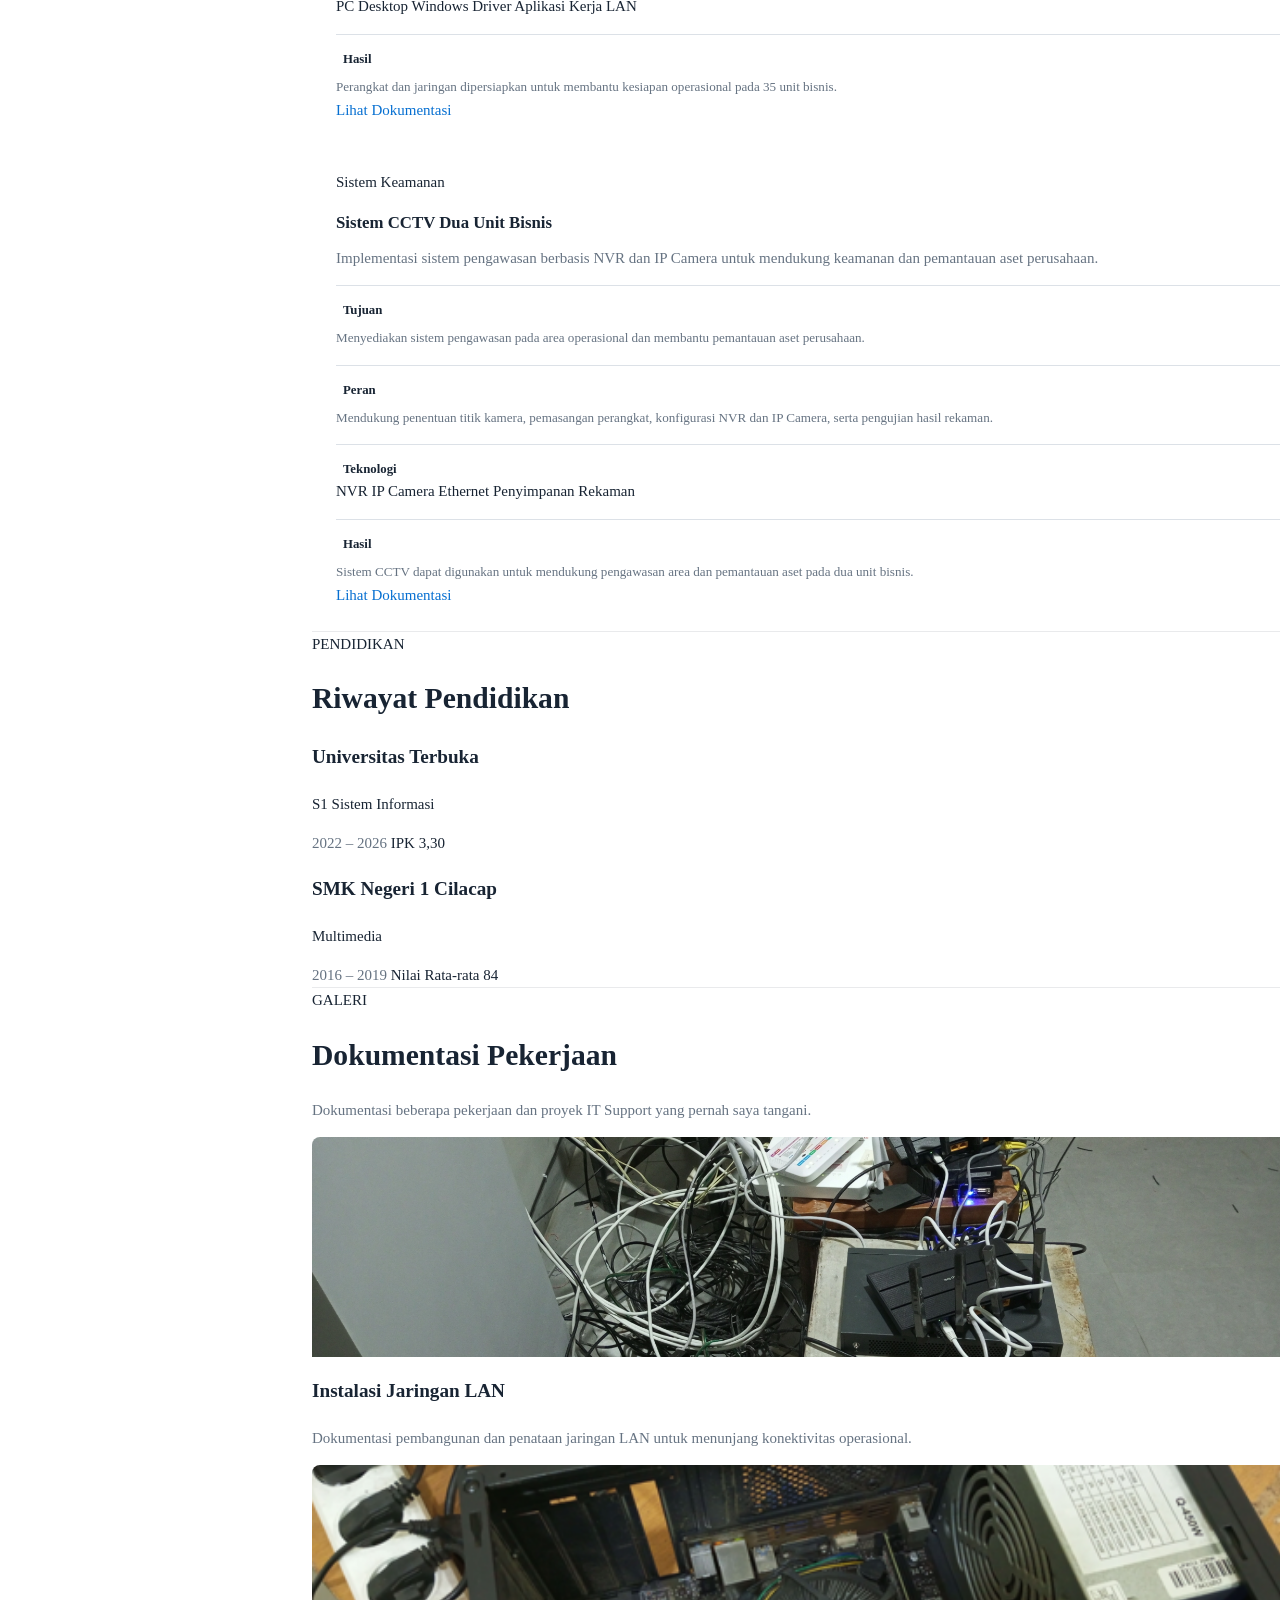
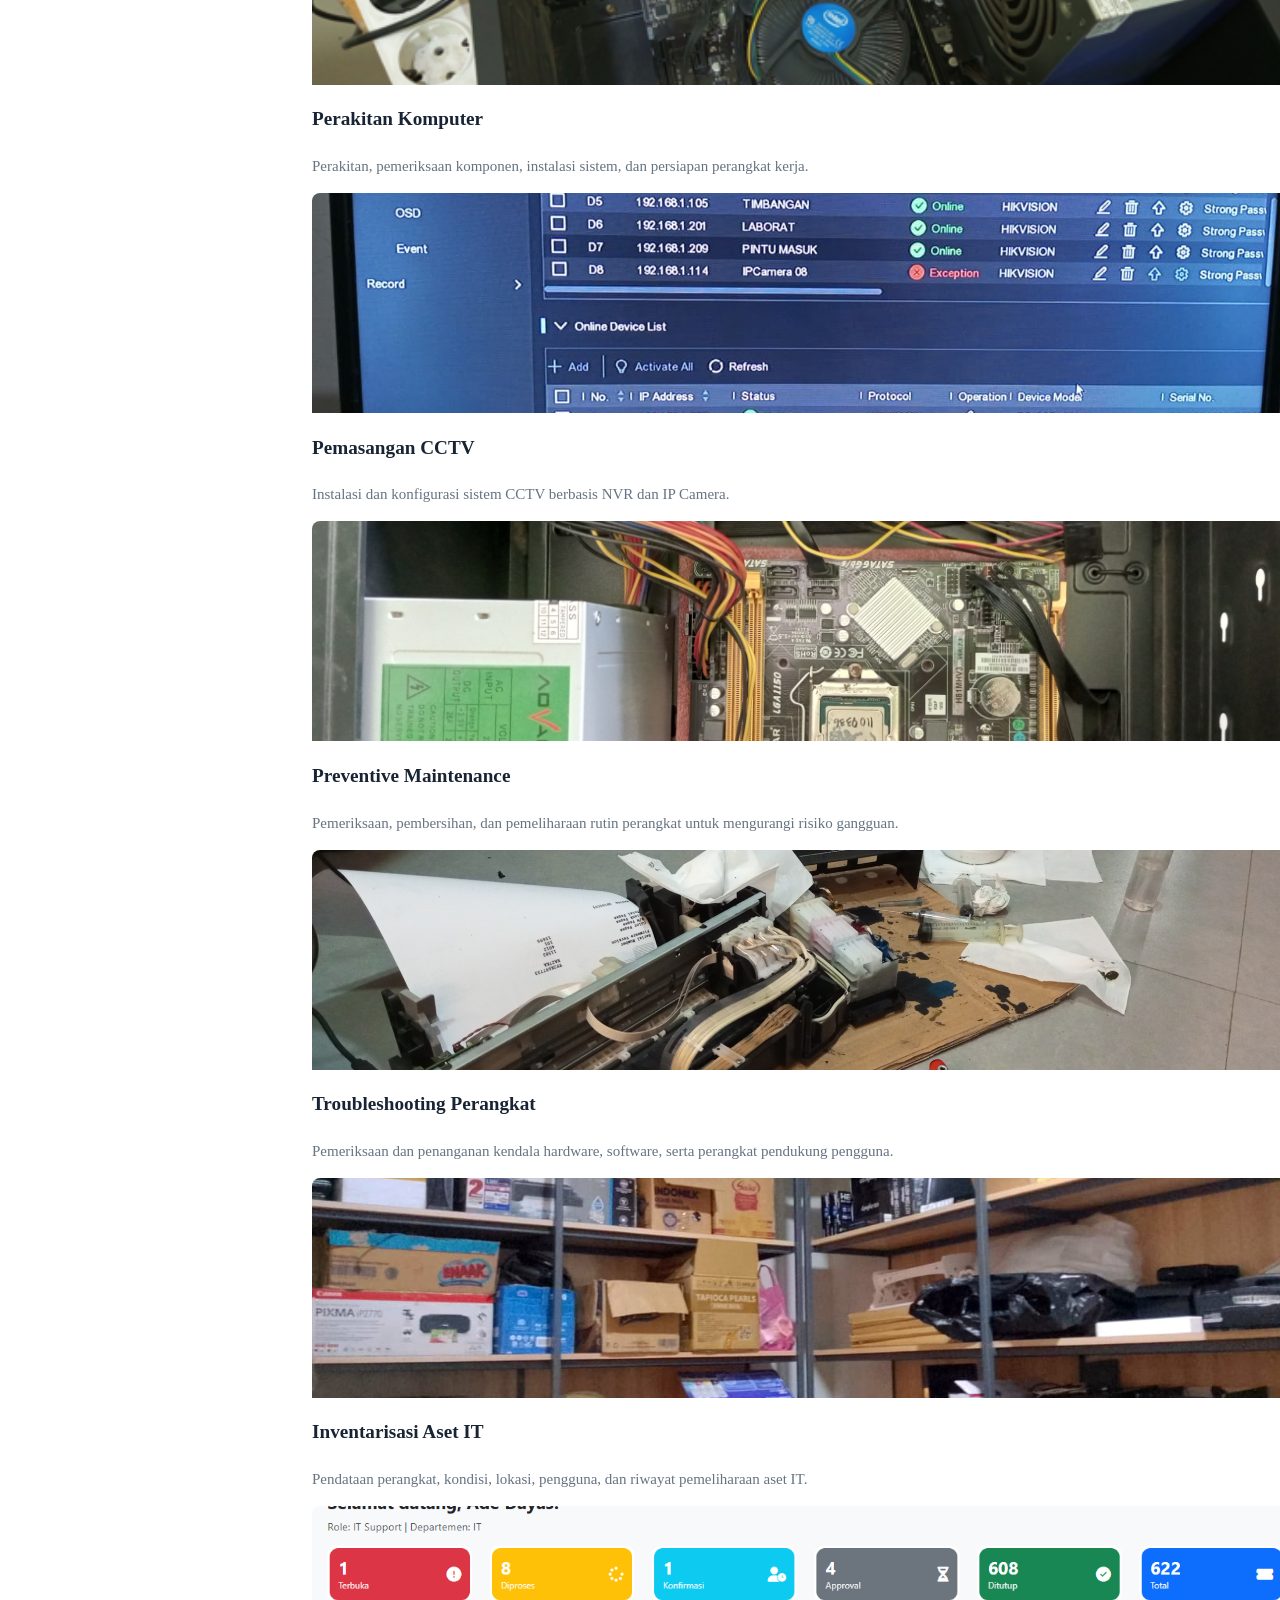
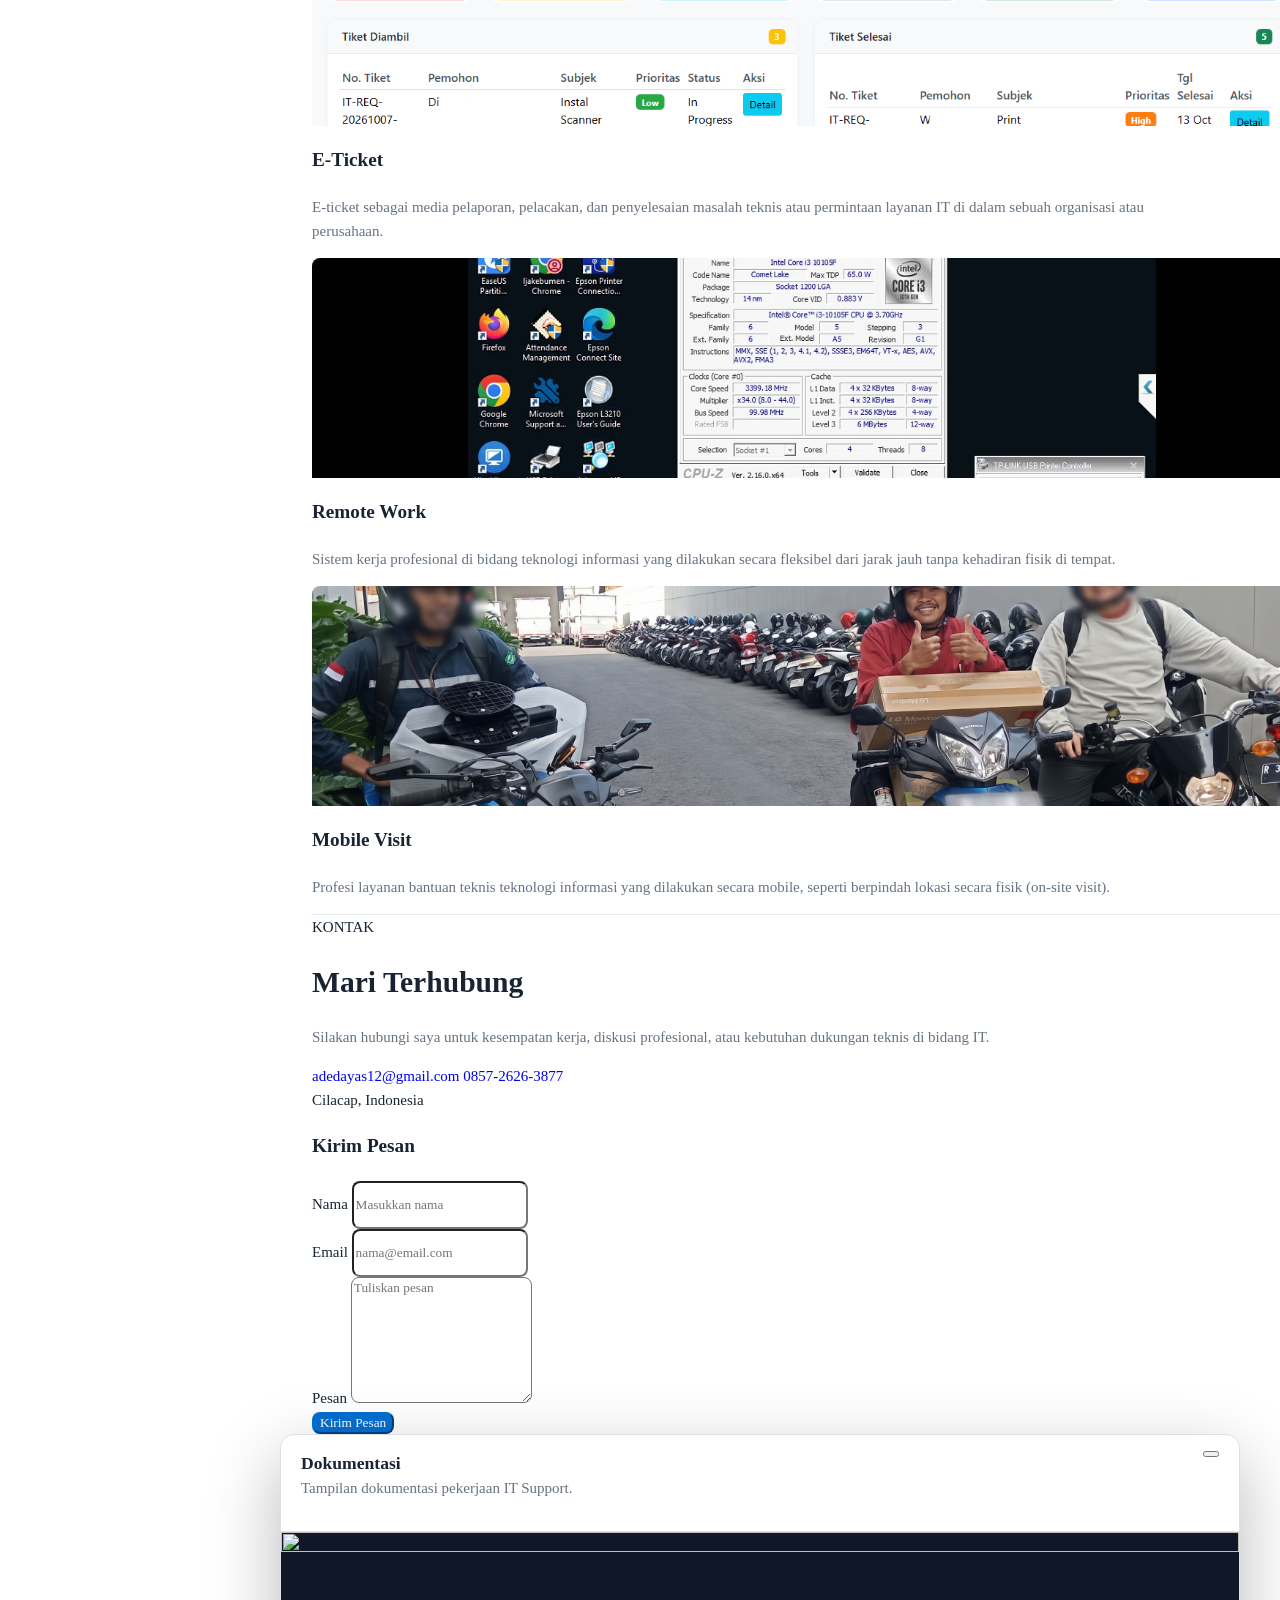
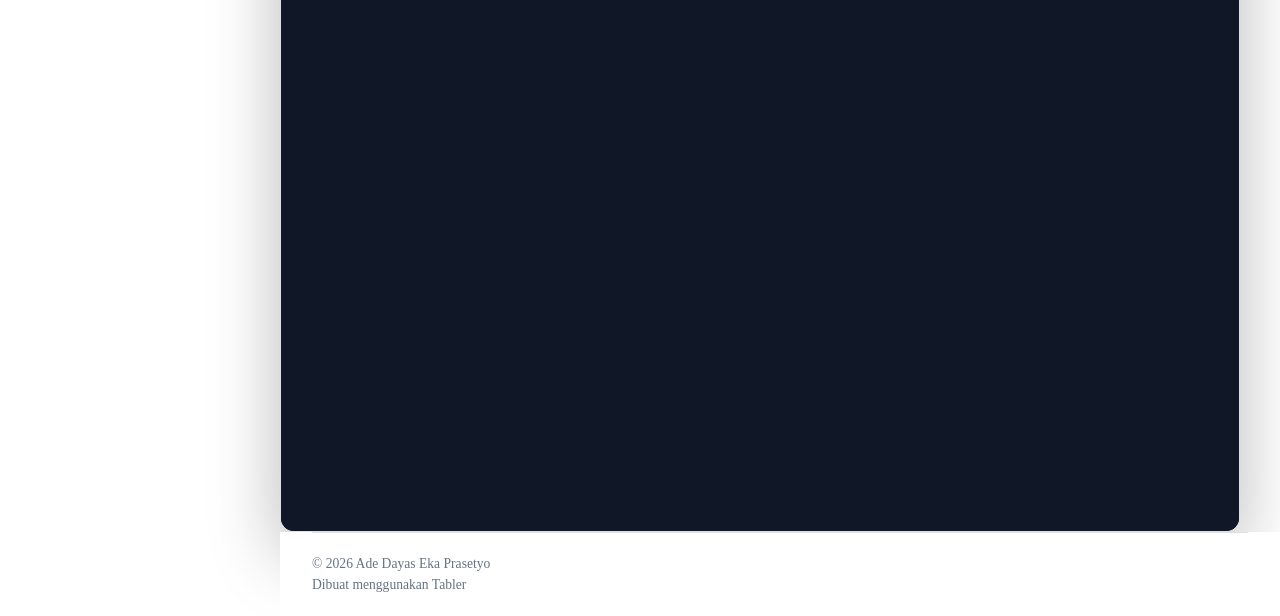
==== commit 33cb4459: "Update index.html" ====
--- a/index.html
+++ b/index.html
@@ -1216,7 +1216,7 @@
                       >
                         <span class="text-secondary"> 2022 – 2026 </span>
 
-                        <span class="badge bg-blue-lt"> IPK 3,3 </span>
+                        <span class="badge bg-blue-lt"> IPK 3,30 </span>
                       </div>
                     </div>
                   </article>
--- a/assets/css/style.css
+++ b/assets/css/style.css
@@ -3878,3 +3878,1450 @@
     justify-content: center;
   }
 }
+
+/* =========================================================
+   KONTRIBUSI PENGALAMAN
+========================================================= */
+
+#pengalaman .border-top {
+  border-color: var(--portfolio-border) !important;
+}
+
+#pengalaman h5 {
+  color: var(--portfolio-text);
+
+  font-size: 0.9rem;
+  font-weight: 600;
+  line-height: 1.4;
+}
+
+#pengalaman .avatar-sm {
+  display: inline-flex;
+  align-items: center;
+  justify-content: center;
+
+  width: 38px;
+  min-width: 38px;
+  height: 38px;
+}
+
+#pengalaman .avatar-sm .ti {
+  font-size: 1.1rem;
+}
+
+@media (max-width: 575.98px) {
+  #pengalaman .card-body {
+    padding: 20px !important;
+  }
+
+  #pengalaman .avatar-sm {
+    width: 36px;
+    min-width: 36px;
+    height: 36px;
+  }
+}
+
+/* =========================================================
+   DETAIL PROYEK
+========================================================= */
+
+.project-card {
+  overflow: hidden;
+}
+
+.project-card .card-body {
+  padding: 24px;
+}
+
+.project-card .card-title {
+  margin-bottom: 12px;
+
+  color: var(--portfolio-text);
+
+  font-size: 1.05rem;
+  font-weight: 600;
+  line-height: 1.4;
+}
+
+.project-details {
+  display: flex;
+  flex-direction: column;
+
+  gap: 16px;
+}
+
+.project-detail-item {
+  padding-top: 16px;
+
+  border-top: 1px solid var(--portfolio-border);
+}
+
+.project-detail-label {
+  display: flex;
+  align-items: center;
+
+  gap: 7px;
+
+  color: var(--portfolio-text);
+
+  font-size: 0.8rem;
+  font-weight: 600;
+  line-height: 1.4;
+}
+
+.project-detail-label .ti {
+  color: var(--portfolio-primary);
+
+  font-size: 1rem;
+}
+
+.project-detail-text {
+  margin-top: 7px;
+  margin-bottom: 0;
+
+  color: var(--portfolio-muted);
+
+  font-size: 0.82rem;
+  line-height: 1.65;
+}
+
+.project-card .badge {
+  max-width: 100%;
+
+  white-space: normal;
+  text-align: center;
+}
+
+/* =========================================================
+   DETAIL PROYEK TABLET
+========================================================= */
+
+@media (min-width: 768px) and (max-width: 991.98px) {
+  .project-card .card-body {
+    padding: 20px;
+  }
+
+  /*
+   * Proyek ketiga berada di tengah jika jumlah
+   * kartu tidak genap pada tablet.
+   */
+  #proyek .row > .col-md-6:last-child {
+    margin-right: auto;
+    margin-left: auto;
+  }
+}
+
+/* =========================================================
+   DETAIL PROYEK DESKTOP KECIL
+========================================================= */
+
+@media (min-width: 992px) and (max-width: 1199.98px) {
+  .project-card .card-body {
+    padding: 18px;
+  }
+
+  .project-card .card-title {
+    font-size: 0.95rem;
+  }
+
+  .project-detail-text {
+    font-size: 0.78rem;
+  }
+
+  .project-card .badge {
+    font-size: 0.68rem;
+  }
+}
+
+/* =========================================================
+   DETAIL PROYEK PONSEL
+========================================================= */
+
+@media (max-width: 575.98px) {
+  .project-card .card-body {
+    padding: 20px;
+  }
+
+  .project-card .card-title {
+    font-size: 1rem;
+  }
+
+  .project-detail-item {
+    padding-top: 14px;
+  }
+}
+
+/* =========================================================
+   DETAIL PROYEK MODE GELAP
+========================================================= */
+
+[data-bs-theme="dark"] .project-detail-item {
+  border-color: var(--tblr-border-color);
+}
+
+[data-bs-theme="dark"] .project-detail-label {
+  color: var(--tblr-body-color);
+}
+
+/* =========================================================
+   MODAL GALERI
+========================================================= */
+
+#gallery-modal .modal-dialog {
+  width: auto;
+  max-width: 960px;
+}
+
+#gallery-modal .modal-content {
+  overflow: hidden;
+
+  background-color: var(--portfolio-surface);
+
+  border: 1px solid var(--portfolio-border);
+
+  border-radius: 14px;
+
+  box-shadow: 0 24px 70px rgba(0, 0, 0, 0.28);
+}
+
+#gallery-modal .modal-header {
+  display: flex;
+  align-items: flex-start;
+  justify-content: space-between;
+
+  gap: 16px;
+
+  padding: 16px 20px;
+
+  border-bottom: 1px solid var(--portfolio-border);
+}
+
+#gallery-modal .modal-title {
+  margin: 0;
+
+  font-size: 1.1rem;
+  line-height: 1.4;
+}
+
+#gallery-modal .modal-body {
+  display: flex;
+  align-items: center;
+  justify-content: center;
+
+  min-height: 240px;
+
+  background-color: #101828;
+}
+
+.gallery-modal-image {
+  display: block;
+
+  width: 100%;
+  height: auto;
+  max-width: 100%;
+  max-height: 78vh;
+
+  margin: 0 auto;
+
+  object-fit: contain;
+  object-position: center;
+
+  background-color: #101828;
+}
+
+/* =========================================================
+   MODAL GALERI PADA TABLET
+========================================================= */
+
+@media (min-width: 768px) and (max-width: 991.98px) {
+  #gallery-modal .modal-dialog {
+    max-width: calc(100vw - 48px);
+
+    margin-right: auto;
+    margin-left: auto;
+  }
+
+  .gallery-modal-image {
+    max-height: 72vh;
+  }
+}
+
+/* =========================================================
+   MODAL GALERI PADA PONSEL
+========================================================= */
+
+@media (max-width: 767.98px) {
+  #gallery-modal .modal-dialog {
+    max-width: none;
+
+    margin: 12px;
+  }
+
+  #gallery-modal .modal-header {
+    padding: 14px 16px;
+  }
+
+  #gallery-modal .modal-title {
+    font-size: 1rem;
+  }
+
+  #gallery-modal .modal-body {
+    min-height: 180px;
+  }
+
+  .gallery-modal-image {
+    max-height: 68vh;
+  }
+}
+
+/* =========================================================
+   MODAL GALERI MODE GELAP
+========================================================= */
+
+[data-bs-theme="dark"] #gallery-modal .modal-content {
+  background-color: var(--tblr-bg-surface);
+
+  border-color: var(--tblr-border-color);
+}
+
+.gallery-image-button {
+  position: relative;
+
+  display: block;
+
+  width: 100%;
+  padding: 0;
+
+  border: 0;
+
+  cursor: pointer;
+}
+
+.gallery-image-button .gallery-overlay,
+.gallery-image-button .gallery-overlay * {
+  pointer-events: none;
+}
+
+/* =========================================================
+   MODE CETAK PORTOFOLIO
+========================================================= */
+
+@media print {
+  /* -------------------------------------------------------
+     PENGATURAN KERTAS
+  ------------------------------------------------------- */
+
+  @page {
+    size: A4;
+    margin: 14mm 12mm 16mm;
+  }
+
+  /* -------------------------------------------------------
+     RESET DASAR
+  ------------------------------------------------------- */
+
+  html,
+  body {
+    width: 100%;
+
+    margin: 0 !important;
+    padding: 0 !important;
+
+    color: #000000 !important;
+    background: #ffffff !important;
+
+    font-family: Arial, Helvetica, sans-serif;
+
+    font-size: 10.5pt;
+    line-height: 1.45;
+
+    print-color-adjust: exact;
+    -webkit-print-color-adjust: exact;
+
+    overflow: visible !important;
+  }
+
+  html {
+    scroll-behavior: auto !important;
+  }
+
+  *,
+  *::before,
+  *::after {
+    animation: none !important;
+    transition: none !important;
+
+    box-shadow: none !important;
+    text-shadow: none !important;
+  }
+
+  /* -------------------------------------------------------
+     SEMBUNYIKAN ELEMEN INTERAKTIF
+  ------------------------------------------------------- */
+
+  #navbar-container,
+  #sidebar-container,
+  #alert-container,
+  #footer-container,
+  #music-player,
+  #back-to-top,
+  #gallery-modal,
+  #contact-form,
+  .scroll-indicator,
+  .hero-actions,
+  .gallery-overlay,
+  .gallery-image-button::after,
+  .mobile-navbar-toggle,
+  #theme-toggle-container,
+  #sidebar-toggle {
+    display: none !important;
+  }
+
+  /* -------------------------------------------------------
+     LAYOUT UTAMA
+  ------------------------------------------------------- */
+
+  .portfolio-layout,
+  .portfolio-main,
+  .portfolio-content {
+    display: block !important;
+
+    width: 100% !important;
+    min-width: 0 !important;
+    max-width: none !important;
+    min-height: 0 !important;
+
+    margin: 0 !important;
+    padding: 0 !important;
+
+    color: #000000 !important;
+    background: #ffffff !important;
+
+    overflow: visible !important;
+  }
+
+  .portfolio-content .container-fluid {
+    width: 100% !important;
+    max-width: none !important;
+
+    margin: 0 !important;
+    padding: 0 !important;
+  }
+
+  /* -------------------------------------------------------
+     BANNER CETAK
+  ------------------------------------------------------- */
+
+  .hero-cover {
+    position: relative;
+
+    display: block !important;
+
+    width: 100% !important;
+    min-height: 0 !important;
+
+    margin: 0 0 10mm !important;
+    padding: 8mm !important;
+
+    color: #000000 !important;
+    background: #ffffff !important;
+
+    border: 1px solid #bfc7d1 !important;
+    border-radius: 0 !important;
+
+    page-break-after: auto;
+    break-after: auto;
+
+    overflow: visible !important;
+  }
+
+  .hero-cover-overlay {
+    display: none !important;
+  }
+
+  .hero-cover-content {
+    width: 100% !important;
+
+    margin: 0 !important;
+    padding: 0 !important;
+  }
+
+  .hero-cover-content > .row {
+    display: grid !important;
+
+    grid-template-columns:
+      minmax(0, 1fr)
+      48mm;
+
+    align-items: center;
+
+    gap: 8mm;
+
+    margin: 0 !important;
+  }
+
+  .hero-cover-content > .row > [class*="col-"] {
+    width: 100% !important;
+    max-width: none !important;
+
+    margin: 0 !important;
+    padding: 0 !important;
+  }
+
+  .hero-text {
+    max-width: none !important;
+
+    margin: 0 !important;
+
+    text-align: left !important;
+  }
+
+  .hero-welcome-badge {
+    color: #000000 !important;
+    background: #ffffff !important;
+
+    border: 1px solid #6c757d !important;
+  }
+
+  .hero-greeting,
+  .hero-role,
+  .hero-description,
+  .hero-cover .title-tabler-style {
+    color: #000000 !important;
+  }
+
+  .hero-cover .title-tabler-style {
+    margin-bottom: 3mm !important;
+
+    font-size: 24pt !important;
+    line-height: 1.1 !important;
+
+    text-shadow: none !important;
+  }
+
+  .hero-role {
+    margin-bottom: 3mm !important;
+
+    font-size: 15pt !important;
+  }
+
+  .hero-description {
+    max-width: none !important;
+
+    margin-bottom: 4mm !important;
+
+    font-size: 10.5pt !important;
+    line-height: 1.5 !important;
+  }
+
+  /* -------------------------------------------------------
+     INFORMASI SINGKAT BANNER
+  ------------------------------------------------------- */
+
+  .hero-facts {
+    display: grid !important;
+
+    grid-template-columns: repeat(3, minmax(0, 1fr));
+
+    gap: 3mm !important;
+
+    margin-top: 4mm !important;
+  }
+
+  .hero-fact {
+    padding: 2.5mm;
+
+    color: #000000 !important;
+    background: #ffffff !important;
+
+    border: 1px solid #d4d9df !important;
+
+    text-align: center;
+  }
+
+  .hero-fact-value,
+  .hero-fact-label {
+    color: #000000 !important;
+  }
+
+  /* -------------------------------------------------------
+     KARTU PROFIL
+  ------------------------------------------------------- */
+
+  .hero-profile-card {
+    width: 48mm !important;
+    max-width: 48mm !important;
+
+    margin: 0 !important;
+
+    color: #000000 !important;
+    background: #ffffff !important;
+
+    border: 1px solid #bfc7d1 !important;
+    border-radius: 4mm !important;
+
+    page-break-inside: avoid;
+    break-inside: avoid;
+  }
+
+  .hero-profile-card .card-body {
+    padding: 5mm !important;
+
+    background: #ffffff !important;
+  }
+
+  .portfolio-hero-avatar {
+    width: 30mm !important;
+    height: 30mm !important;
+
+    margin-right: auto !important;
+    margin-left: auto !important;
+
+    border: 1mm solid #ffffff !important;
+  }
+
+  .hero-profile-card h2,
+  .hero-profile-card .text-secondary {
+    color: #000000 !important;
+  }
+
+  /* -------------------------------------------------------
+     SECTION
+  ------------------------------------------------------- */
+
+  .portfolio-content section {
+    margin: 0 !important;
+    padding: 7mm 0 !important;
+
+    border-bottom: 1px solid #d4d9df !important;
+
+    scroll-margin-top: 0 !important;
+  }
+
+  .portfolio-content section:last-of-type {
+    border-bottom: 0 !important;
+  }
+
+  .portfolio-content section > .container-fluid {
+    margin: 0 !important;
+    padding: 0 !important;
+  }
+
+  .portfolio-content section .mb-4 {
+    margin-bottom: 5mm !important;
+  }
+
+  section h2 {
+    margin-top: 1mm !important;
+    margin-bottom: 3mm !important;
+
+    color: #000000 !important;
+
+    font-size: 17pt !important;
+    line-height: 1.2 !important;
+  }
+
+  section h3 {
+    color: #000000 !important;
+
+    font-size: 12pt !important;
+  }
+
+  section h4,
+  section h5 {
+    color: #000000 !important;
+  }
+
+  .text-primary,
+  .text-secondary,
+  .project-detail-label,
+  .project-detail-text {
+    color: #000000 !important;
+  }
+
+  /* -------------------------------------------------------
+     KARTU
+  ------------------------------------------------------- */
+
+  .card,
+  .project-card,
+  .gallery-card {
+    color: #000000 !important;
+    background: #ffffff !important;
+
+    border: 1px solid #cfd5dc !important;
+    border-radius: 3mm !important;
+
+    box-shadow: none !important;
+
+    page-break-inside: avoid;
+    break-inside: avoid;
+  }
+
+  .card-body,
+  .project-card .card-body,
+  .gallery-card .card-body {
+    min-height: 0 !important;
+    padding: 5mm !important;
+
+    color: #000000 !important;
+    background: #ffffff !important;
+  }
+
+  .badge,
+  .avatar {
+    print-color-adjust: exact;
+    -webkit-print-color-adjust: exact;
+  }
+
+  /* -------------------------------------------------------
+     GRID
+  ------------------------------------------------------- */
+
+  /* -------------------------------------------------------
+   GRID CETAK YANG AMAN DARI POTONGAN HALAMAN
+------------------------------------------------------- */
+
+  #keahlian .row,
+  #proyek .row,
+  #galeri .row,
+  #pendidikan .row {
+    display: grid !important;
+
+    gap: 5mm !important;
+
+    margin: 0 !important;
+  }
+
+  #keahlian .row,
+  #proyek .row,
+  #galeri .row {
+    grid-template-columns: repeat(3, minmax(0, 1fr));
+  }
+
+  #pendidikan .row {
+    grid-template-columns: repeat(2, minmax(0, 1fr));
+  }
+
+  #keahlian .row > [class*="col-"],
+  #proyek .row > [class*="col-"],
+  #galeri .row > [class*="col-"],
+  #pendidikan .row > [class*="col-"] {
+    width: auto !important;
+    max-width: none !important;
+
+    margin: 0 !important;
+    padding: 0 !important;
+
+    page-break-inside: avoid !important;
+    break-inside: avoid-page !important;
+  }
+
+  /* Pengalaman dan kontak tetap satu kolom */
+  #pengalaman .row,
+  #kontak .row {
+    display: block !important;
+
+    margin: 0 !important;
+  }
+
+  #pengalaman .row > [class*="col-"],
+  #kontak .row > [class*="col-"] {
+    width: 100% !important;
+
+    margin: 0 0 5mm !important;
+    padding: 0 !important;
+  }
+
+  .row > [class*="col-"] {
+    padding-right: 2.5mm !important;
+    padding-left: 2.5mm !important;
+  }
+
+  #pengalaman .row > [class*="col-"] {
+    width: 100% !important;
+  }
+
+  #kontak .row > [class*="col-"] {
+    width: 100% !important;
+  }
+
+  #keahlian article,
+  #proyek article,
+  #pendidikan article,
+  #galeri article {
+    display: block !important;
+
+    height: auto !important;
+    min-height: 0 !important;
+
+    page-break-inside: avoid !important;
+    break-inside: avoid-page !important;
+  }
+
+  #keahlian .card-body,
+  #proyek .card-body,
+  #pendidikan .card-body,
+  #galeri .card-body {
+    height: auto !important;
+    min-height: 0 !important;
+  }
+
+  /* -------------------------------------------------------
+     PENGALAMAN
+  ------------------------------------------------------- */
+
+  #pengalaman article {
+    margin-bottom: 5mm !important;
+  }
+
+  #pengalaman ul {
+    margin-bottom: 0 !important;
+  }
+
+  #pengalaman li {
+    margin-bottom: 1.5mm !important;
+  }
+
+  #pengalaman .border-top {
+    border-color: #d4d9df !important;
+  }
+
+  /* -------------------------------------------------------
+     DETAIL PROYEK
+  ------------------------------------------------------- */
+
+  .project-details {
+    gap: 3mm !important;
+  }
+
+  .project-detail-item {
+    padding-top: 3mm !important;
+
+    border-color: #d4d9df !important;
+  }
+
+  .project-card .mt-auto {
+    display: none !important;
+  }
+
+  /* -------------------------------------------------------
+     GALERI CETAK
+  ------------------------------------------------------- */
+
+  .gallery-image-button {
+    display: block !important;
+
+    pointer-events: none !important;
+  }
+
+  .gallery-image {
+    width: 100% !important;
+    height: auto !important;
+
+    aspect-ratio: 8 / 5;
+
+    filter: none !important;
+    transform: none !important;
+
+    object-fit: cover;
+  }
+
+  .gallery-card .card-body {
+    padding: 4mm !important;
+  }
+
+  /* -------------------------------------------------------
+     KONTAK CETAK
+  ------------------------------------------------------- */
+
+  #kontak .row {
+    display: block !important;
+  }
+
+  #kontak .list-group {
+    max-width: none !important;
+  }
+
+  #kontak .list-group-item {
+    display: block !important;
+
+    padding: 2mm 0 !important;
+
+    color: #000000 !important;
+    background: #ffffff !important;
+
+    border: 0 !important;
+  }
+
+  #kontak a {
+    color: #000000 !important;
+    text-decoration: none !important;
+  }
+
+  /* -------------------------------------------------------
+     TAMPILKAN URL LINK EKSTERNAL
+  ------------------------------------------------------- */
+
+  a[href^="mailto:"]::after {
+    content: "";
+  }
+
+  a[href^="tel:"]::after {
+    content: "";
+  }
+
+  /* -------------------------------------------------------
+     KONTROL PECAH HALAMAN
+  ------------------------------------------------------- */
+
+  h2,
+  h3,
+  h4,
+  h5 {
+    page-break-after: avoid;
+    break-after: avoid;
+  }
+
+  p,
+  li {
+    orphans: 3;
+    widows: 3;
+  }
+
+  article,
+  .card,
+  .project-detail-item,
+  .experience-stat {
+    page-break-inside: avoid;
+    break-inside: avoid;
+  }
+
+  #tentang,
+  #keahlian,
+  #pengalaman,
+  #proyek,
+  #pendidikan,
+  #galeri,
+  #kontak {
+    page-break-before: auto;
+    break-before: auto;
+  }
+}
+
+/* NOMER TELFON DI PORTOFOLIO */
+@media print {
+  #kontak .list-group-item {
+    font-size: 9.5pt !important;
+  }
+
+  #kontak .ti {
+    color: #000000 !important;
+  }
+}
+
+/* Buat judul section tetap bersama kartu pertama */
+
+@media print {
+  .portfolio-content section > .container-fluid > .mb-4 {
+    page-break-after: avoid !important;
+    break-after: avoid-page !important;
+  }
+
+  .portfolio-content section > .container-fluid > .mb-4 + .row {
+    page-break-before: avoid !important;
+    break-before: avoid-page !important;
+  }
+}
+
+/* Kurangi ukuran kartu Keahlian saat cetak */
+@media print {
+  #keahlian .card-body {
+    padding: 4mm !important;
+  }
+
+  #keahlian .avatar {
+    width: 9mm !important;
+    min-width: 9mm !important;
+    height: 9mm !important;
+  }
+
+  #keahlian .avatar .ti {
+    font-size: 11pt !important;
+  }
+
+  #keahlian h3 {
+    margin-top: 3mm !important;
+    margin-bottom: 2mm !important;
+
+    font-size: 11pt !important;
+    line-height: 1.2 !important;
+  }
+
+  #keahlian p {
+    font-size: 9pt !important;
+    line-height: 1.4 !important;
+  }
+}
+
+/* =========================================================
+   KOREKSI FINAL MODE CETAK
+========================================================= */
+
+@media print {
+  /* -------------------------------------------------------
+     JUDUL SECTION TIDAK BOLEH TERTINGGAL
+  ------------------------------------------------------- */
+
+  #pengalaman > .container-fluid > .mb-4,
+  #proyek > .container-fluid > .mb-4,
+  #pendidikan > .container-fluid > .mb-4,
+  #galeri > .container-fluid > .mb-4,
+  #kontak > .container-fluid > .mb-4 {
+    break-after: avoid-page !important;
+    page-break-after: avoid !important;
+  }
+
+  /*
+   * Mulai section penting di halaman baru.
+   * Selector langsung ke section menghindari
+   * judul section tertinggal sendirian.
+   */
+  #pengalaman,
+  #proyek,
+  #pendidikan {
+    break-before: page !important;
+    page-break-before: always !important;
+  }
+
+  /*
+   * Pendidikan dan Galeri boleh berada pada
+   * halaman yang sama jika ruang mencukupi.
+   */
+  #galeri {
+    break-before: auto !important;
+    page-break-before: auto !important;
+  }
+
+  /*
+   * Kontak dimulai setelah seluruh kartu galeri.
+   */
+  #kontak {
+    break-before: page !important;
+    page-break-before: always !important;
+  }
+
+  /* -------------------------------------------------------
+     SEMBUNYIKAN LABEL SECTION TERPISAH
+  ------------------------------------------------------- */
+
+  /*
+   * Antisipasi jika label uppercase masih terdorong
+   * ke halaman sebelumnya oleh margin section.
+   */
+  #pengalaman,
+  #proyek,
+  #pendidikan,
+  #galeri,
+  #kontak {
+    margin-top: 0 !important;
+    padding-top: 0 !important;
+  }
+
+  /* -------------------------------------------------------
+     GALERI CETAK
+  ------------------------------------------------------- */
+
+  #galeri .gallery-image-button {
+    display: block !important;
+
+    width: 100% !important;
+    height: 38mm !important;
+    min-height: 38mm !important;
+
+    padding: 0 !important;
+
+    background-color: #eef2f6 !important;
+
+    overflow: hidden !important;
+  }
+
+  #galeri .gallery-image {
+    display: block !important;
+
+    width: 100% !important;
+    height: 38mm !important;
+    min-height: 38mm !important;
+
+    opacity: 1 !important;
+    visibility: visible !important;
+
+    object-fit: cover !important;
+    object-position: center !important;
+
+    filter: none !important;
+    transform: none !important;
+  }
+
+  #galeri .gallery-overlay {
+    display: none !important;
+  }
+
+  #galeri .gallery-card {
+    display: block !important;
+
+    height: auto !important;
+    min-height: 0 !important;
+
+    break-inside: avoid-page !important;
+    page-break-inside: avoid !important;
+  }
+
+  #galeri .gallery-card .card-body {
+    min-height: 33mm !important;
+    padding: 4mm !important;
+  }
+
+  /* -------------------------------------------------------
+     SEMBUNYIKAN SELURUH FORM KONTAK
+  ------------------------------------------------------- */
+
+  /*
+   * Selector berdasarkan kolom formulir.
+   */
+  #kontak .col-lg-7 {
+    display: none !important;
+  }
+
+  /*
+   * Selector cadangan berdasarkan elemen form.
+   */
+  #kontak .card:has(#contact-form),
+  #kontak #contact-form,
+  #kontak h3.h4 {
+    display: none !important;
+  }
+
+  #kontak .col-lg-5 {
+    display: block !important;
+
+    width: 100% !important;
+    max-width: 100% !important;
+
+    padding: 0 !important;
+  }
+
+  #kontak .row {
+    display: block !important;
+
+    margin: 0 !important;
+  }
+
+  /* -------------------------------------------------------
+     PENGALAMAN
+  ------------------------------------------------------- */
+
+  #pengalaman .row {
+    display: block !important;
+  }
+
+  #pengalaman .row > .col-12 {
+    display: block !important;
+
+    width: 100% !important;
+
+    margin-bottom: 8mm !important;
+
+    break-inside: avoid-page !important;
+    page-break-inside: avoid !important;
+  }
+
+  /*
+   * Jangan paksa pengalaman kedua ke halaman baru.
+   * Biarkan browser mengisi halaman jika cukup.
+   */
+  #pengalaman .row > .col-12 + .col-12 {
+    break-before: auto !important;
+    page-break-before: auto !important;
+  }
+}
+
+/* =========================================================
+   MODE CETAK LEBIH RINGKAS
+========================================================= */
+
+@media print {
+  /*
+   * Pengalaman boleh dimulai setelah Keahlian
+   * apabila ruang masih tersedia.
+   */
+  #pengalaman {
+    break-before: auto !important;
+    page-break-before: auto !important;
+  }
+
+  /*
+   * Pengalaman kedua boleh berbagi halaman
+   * dengan awal bagian Proyek jika mencukupi.
+   */
+  #pengalaman .row > .col-12 + .col-12 {
+    break-before: auto !important;
+    page-break-before: auto !important;
+  }
+
+  /*
+   * Proyek tetap dimulai di halaman baru karena
+   * ketiga kartunya memerlukan satu halaman penuh.
+   */
+  #proyek {
+    break-before: page !important;
+    page-break-before: always !important;
+  }
+
+  /*
+   * Pendidikan dan Galeri dapat mengikuti Proyek
+   * sesuai ruang yang tersedia.
+   */
+  #pendidikan,
+  #galeri {
+    break-before: auto !important;
+    page-break-before: auto !important;
+  }
+
+  /*
+   * Kontak tidak harus berada di halaman tersendiri.
+   * Kontak dapat ditempatkan setelah galeri terakhir.
+   */
+  #kontak {
+    break-before: auto !important;
+    page-break-before: auto !important;
+
+    margin-top: 8mm !important;
+    padding-top: 6mm !important;
+  }
+
+  /*
+   * Ringkas halaman kontak.
+   */
+  #kontak .container-fluid {
+    padding: 0 !important;
+  }
+
+  #kontak .list-group {
+    display: grid !important;
+
+    grid-template-columns: repeat(3, minmax(0, 1fr));
+
+    gap: 4mm !important;
+  }
+
+  #kontak .list-group-item {
+    padding: 3mm !important;
+
+    border: 1px solid #d4d9df !important;
+    border-radius: 2mm !important;
+
+    text-align: center;
+  }
+}
+
+/* =========================================================
+   KOREKSI FINAL PEMISAHAN SECTION CETAK
+========================================================= */
+
+@media print {
+  /*
+   * Sembunyikan label kecil section yang berpotensi
+   * tertinggal sendiri pada halaman sebelumnya.
+   * Judul H2 tetap menjadi pembuka section.
+   */
+  #pengalaman > .container-fluid > .mb-4 > .text-primary,
+  #pendidikan > .container-fluid > .mb-4 > .text-primary {
+    display: none !important;
+  }
+
+  /*
+   * Pengalaman Kerja dan Riwayat Pendidikan
+   * tetap dimulai di halaman yang tepat.
+   */
+  #pengalaman > .container-fluid > .mb-4,
+  #pendidikan > .container-fluid > .mb-4 {
+    margin-bottom: 5mm !important;
+
+    break-after: avoid-page !important;
+    page-break-after: avoid !important;
+  }
+
+  /*
+   * Hilangkan garis section kosong yang tersisa
+   * pada akhir halaman.
+   */
+  #pengalaman,
+  #pendidikan {
+    border-top: 0 !important;
+  }
+}
+
+/* =========================================================
+   TAUTAN LEWATI KE KONTEN
+========================================================= */
+
+.skip-link {
+  position: fixed;
+  top: 10px;
+  left: 10px;
+  z-index: 9999;
+
+  display: inline-flex;
+  align-items: center;
+  justify-content: center;
+
+  min-height: 42px;
+  padding: 10px 16px;
+
+  color: #ffffff;
+  background-color: var(--portfolio-primary, #066fd1);
+
+  border: 2px solid #ffffff;
+  border-radius: 8px;
+
+  box-shadow: 0 8px 24px rgba(0, 0, 0, 0.25);
+
+  font-size: 0.875rem;
+  font-weight: 600;
+  text-decoration: none;
+
+  opacity: 0;
+  visibility: hidden;
+
+  transform: translateY(-150%);
+
+  transition:
+    opacity 0.2s ease,
+    visibility 0.2s ease,
+    transform 0.2s ease;
+}
+
+.skip-link:focus,
+.skip-link:focus-visible {
+  color: #ffffff;
+  background-color: var(--portfolio-primary, #066fd1);
+
+  opacity: 1;
+  visibility: visible;
+
+  transform: translateY(0);
+
+  outline: 3px solid rgba(255, 255, 255, 0.85);
+
+  outline-offset: 2px;
+}
+
+.skip-link:hover {
+  color: #ffffff;
+
+  background-color: var(--portfolio-primary-hover, #055eb2);
+}
+
+/* =========================================================
+   TARGET FOKUS KONTEN UTAMA
+========================================================= */
+
+#main-content:focus {
+  outline: none;
+}
+
+#main-content:focus-visible {
+  outline: 3px solid var(--portfolio-primary, #066fd1);
+
+  outline-offset: -3px;
+}
+
+/* =========================================================
+   AKSESIBILITAS GERAKAN
+========================================================= */
+
+@media (prefers-reduced-motion: reduce) {
+  .skip-link {
+    transition: none;
+  }
+}
+
+/* =========================================================
+   MODE CETAK
+========================================================= */
+
+@media print {
+  .skip-link {
+    display: none !important;
+  }
+}
+
+/* =========================================================
+   AKSESIBILITAS FOKUS KEYBOARD
+========================================================= */
+
+/*
+ * Menghilangkan outline bawaan hanya ketika
+ * elemen tidak difokuskan menggunakan keyboard.
+ */
+a:focus:not(:focus-visible),
+button:focus:not(:focus-visible),
+input:focus:not(:focus-visible),
+textarea:focus:not(:focus-visible),
+select:focus:not(:focus-visible) {
+  outline: none;
+}
+
+/*
+ * Fokus keyboard yang konsisten.
+ */
+a:focus-visible,
+button:focus-visible,
+input:focus-visible,
+textarea:focus-visible,
+select:focus-visible,
+[tabindex]:focus-visible {
+  outline: 3px solid var(--portfolio-primary, #066fd1);
+
+  outline-offset: 3px;
+
+  box-shadow: 0 0 0 4px rgba(6, 111, 209, 0.16);
+}
+
+/*
+ * Fokus tombol tetap mengikuti bentuk tombol.
+ */
+.btn:focus-visible {
+  outline-offset: 2px;
+}
+
+/*
+ * Fokus khusus navbar.
+ */
+#navbar-container .nav-link:focus-visible {
+  color: var(--portfolio-primary);
+
+  background-color: var(--tblr-primary-lt);
+
+  border-radius: var(--portfolio-radius, 8px);
+}
+
+/*
+ * Fokus khusus kartu galeri.
+ */
+.gallery-image-button:focus-visible {
+  outline: 3px solid var(--portfolio-primary, #066fd1);
+
+  outline-offset: -3px;
+}
+
+/*
+ * Fokus Music Player.
+ */
+.music-player button:focus-visible,
+.music-player input:focus-visible {
+  outline: 3px solid var(--portfolio-primary, #066fd1);
+
+  outline-offset: 3px;
+}
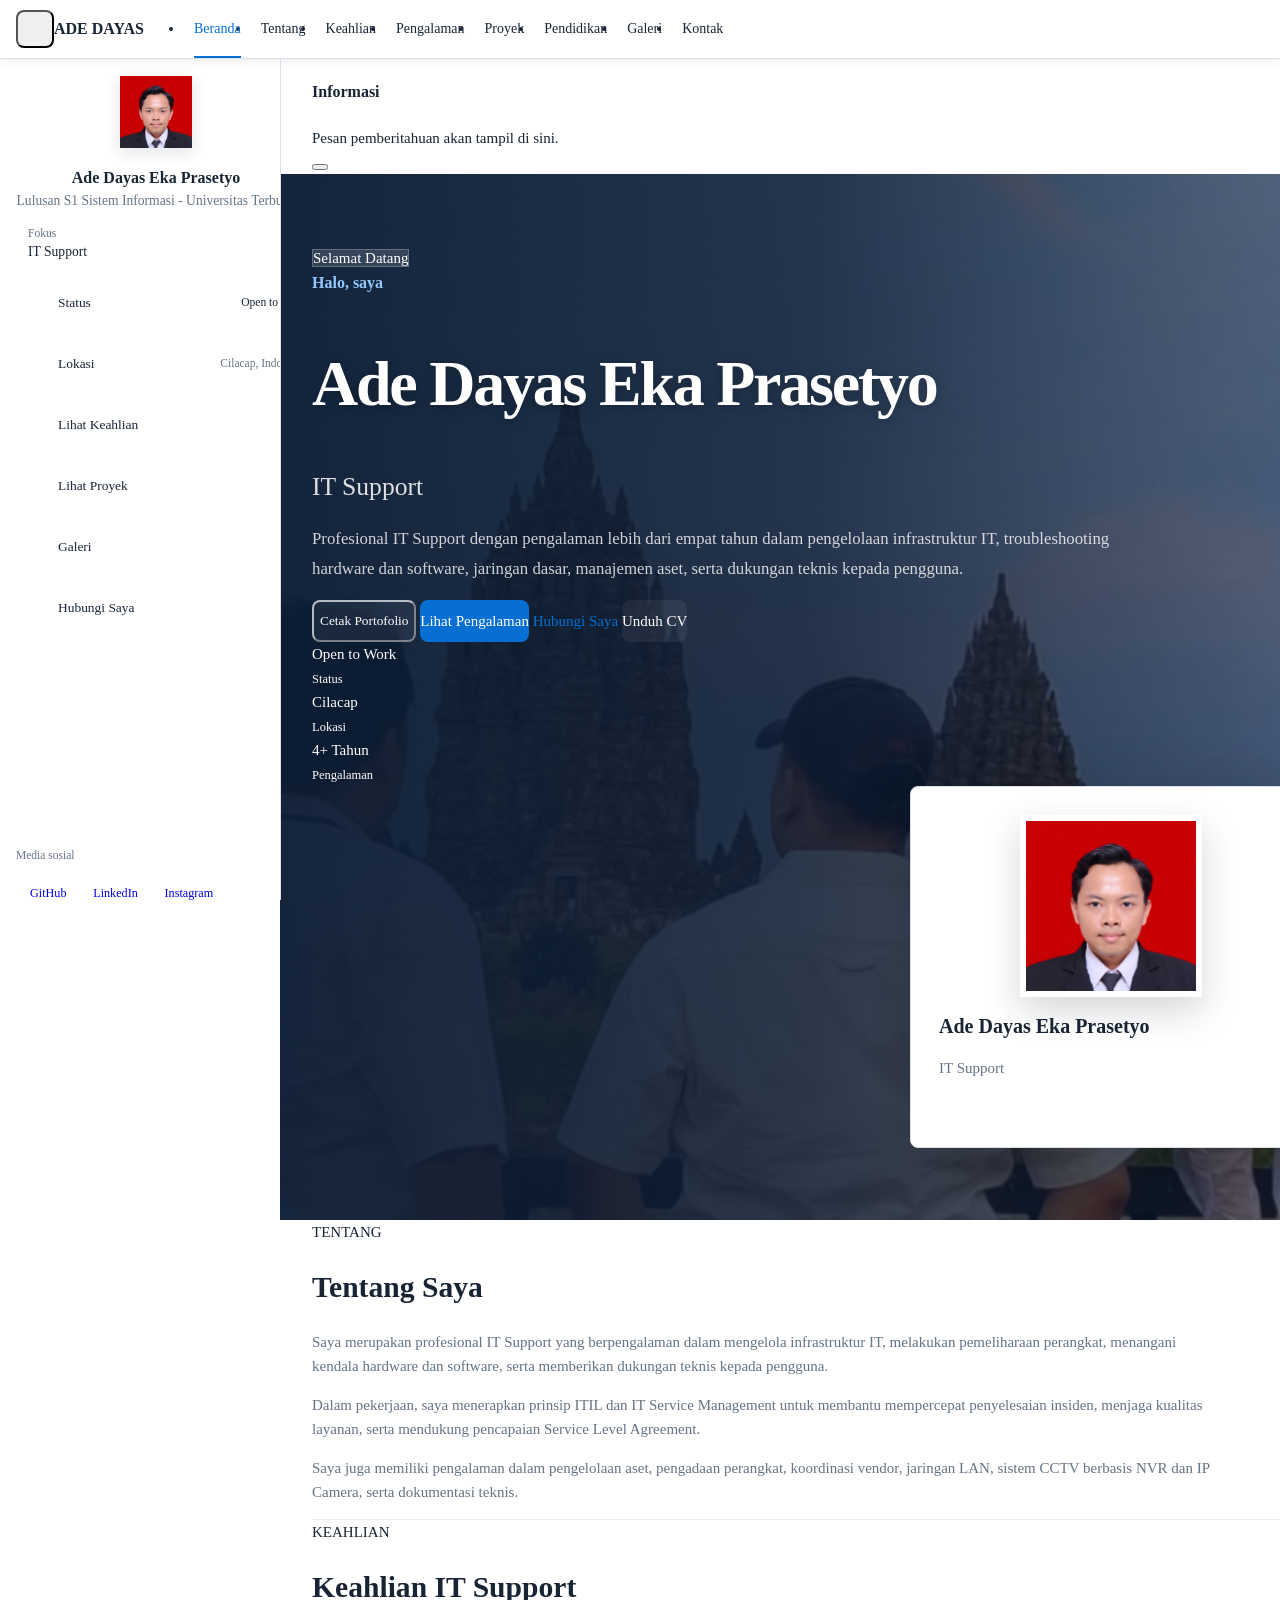
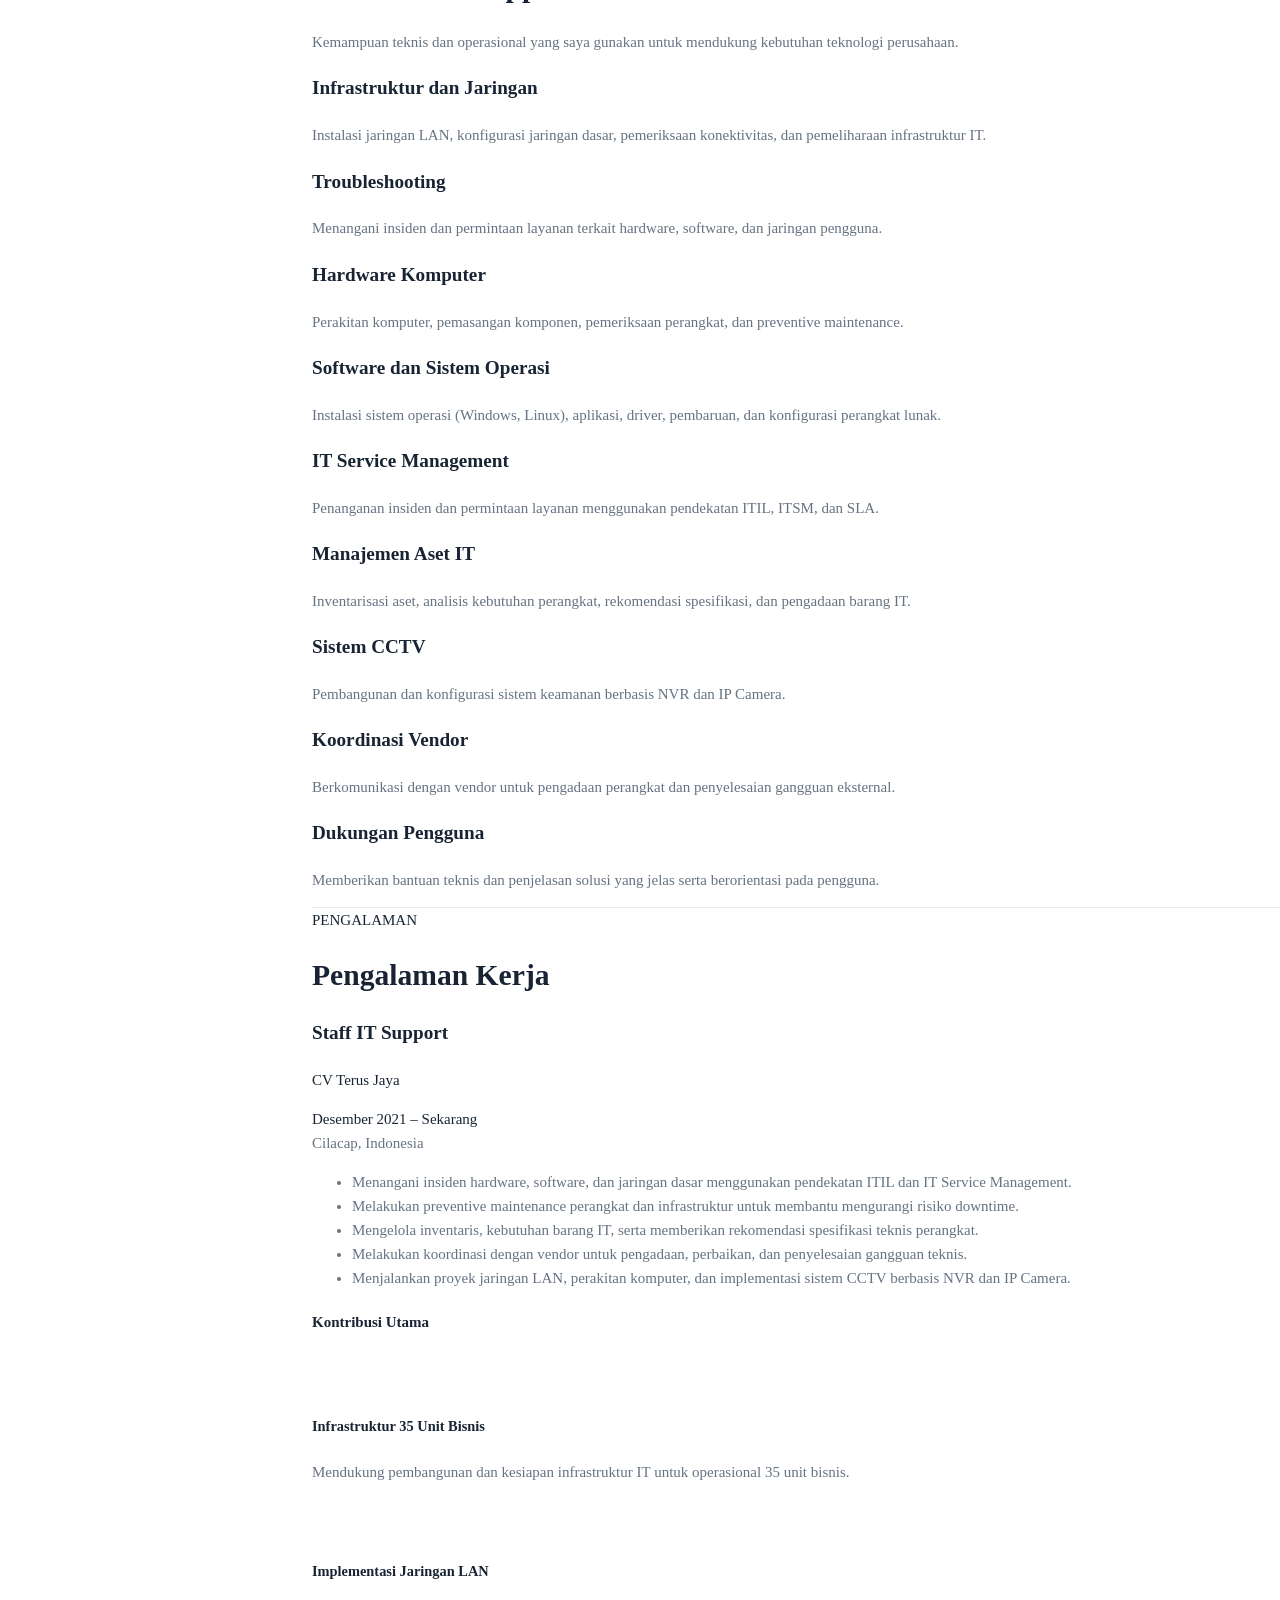
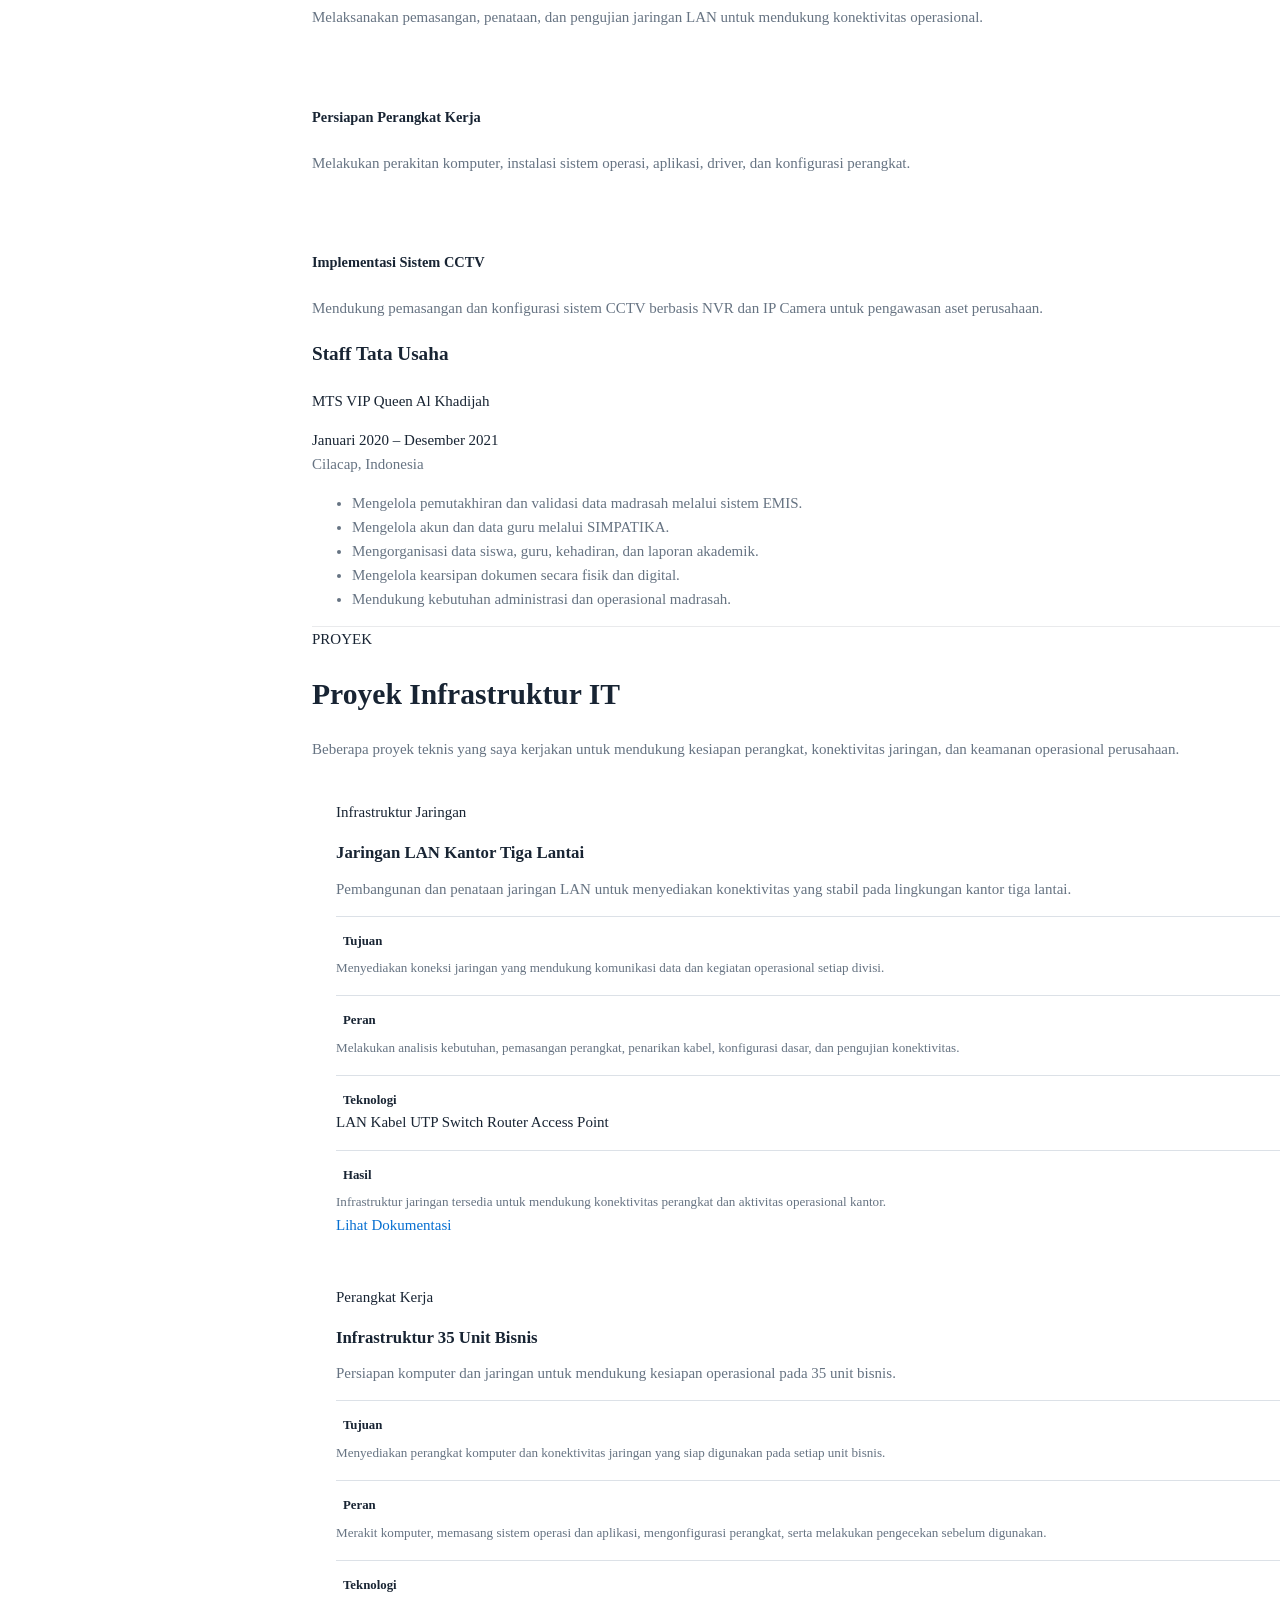
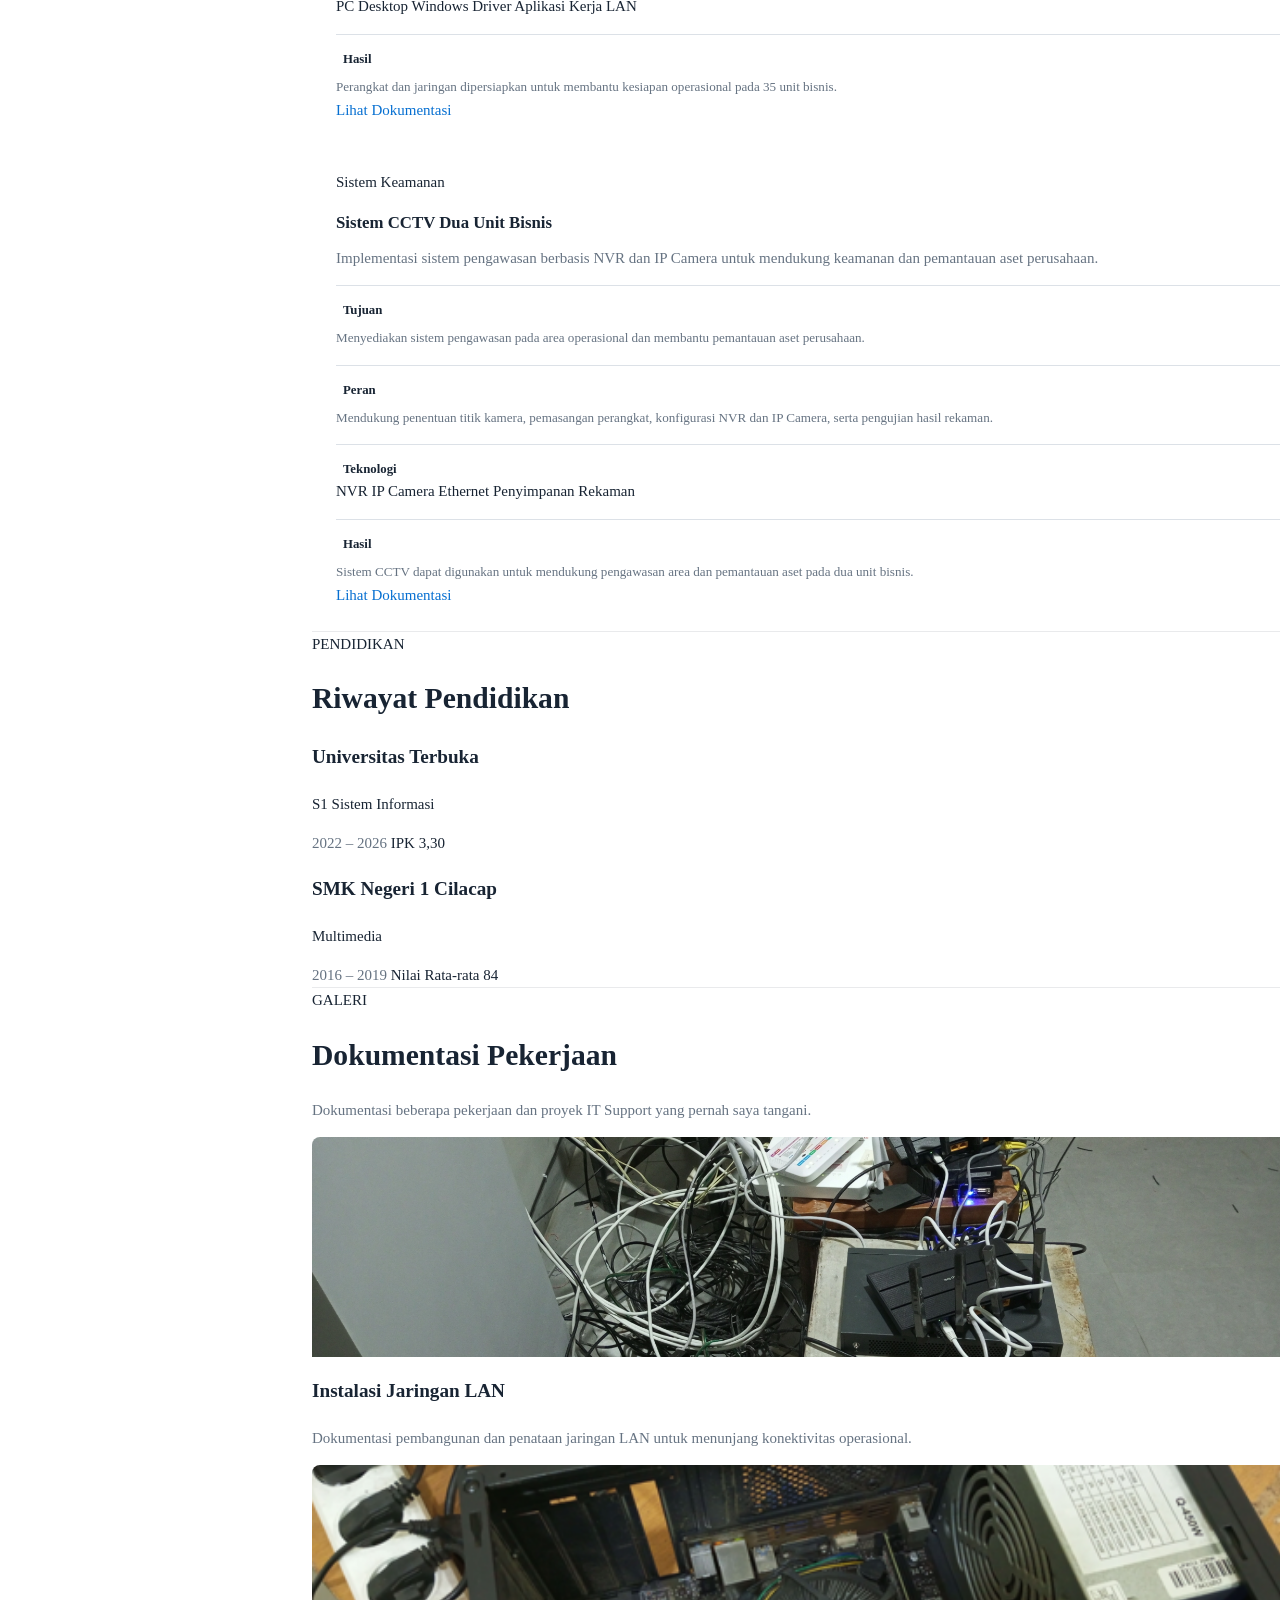
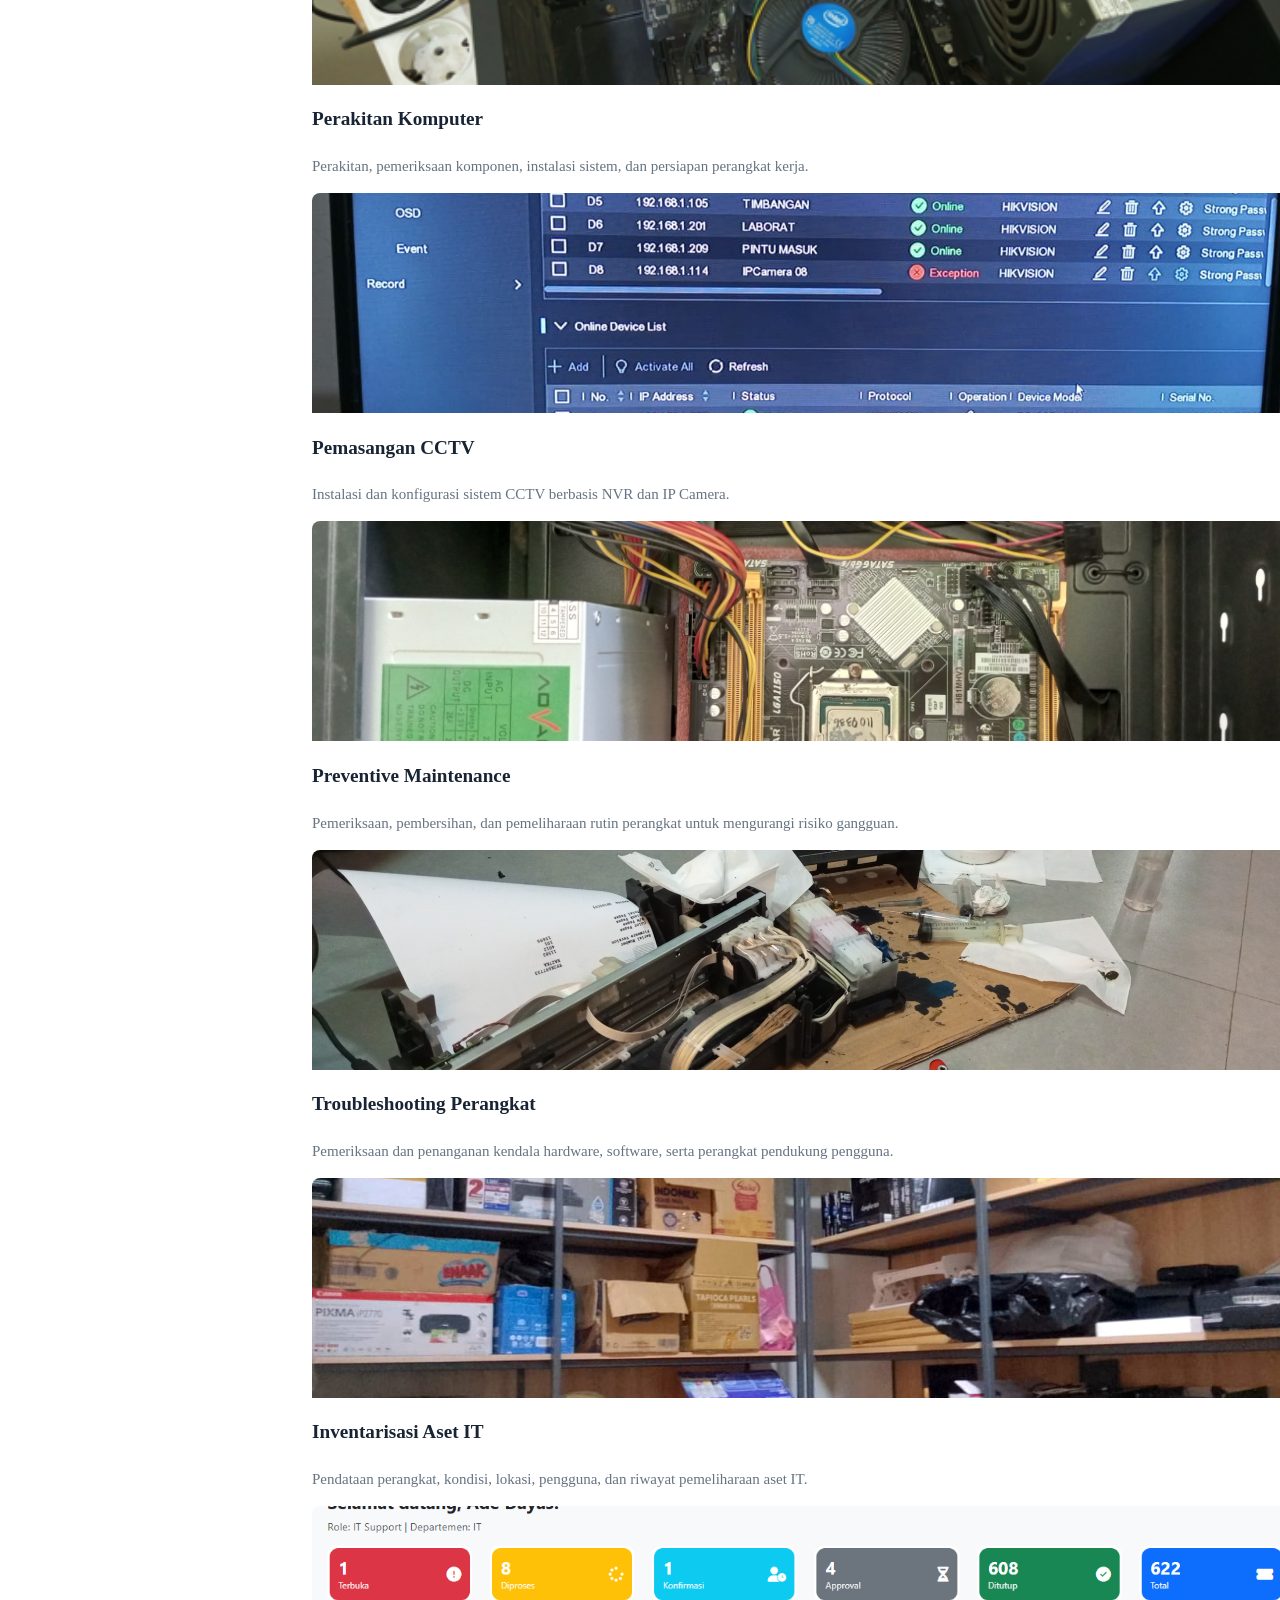
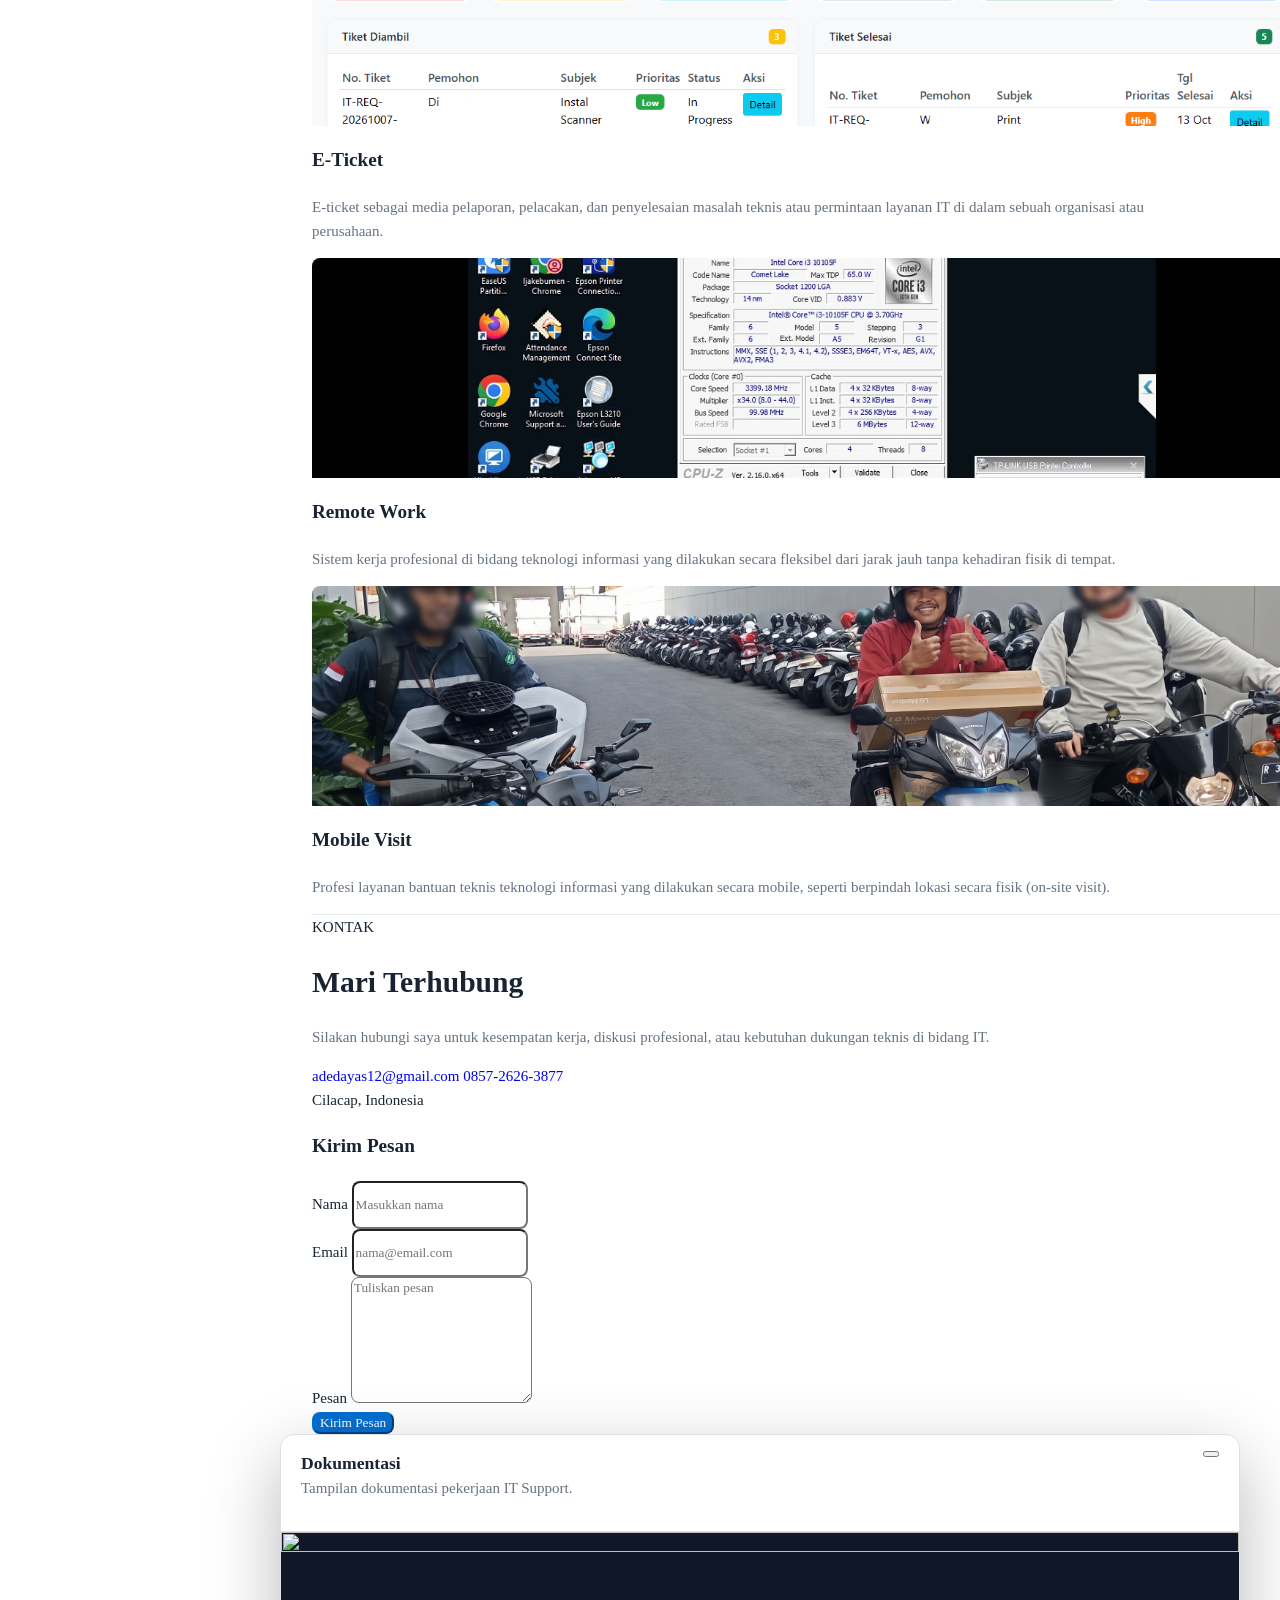
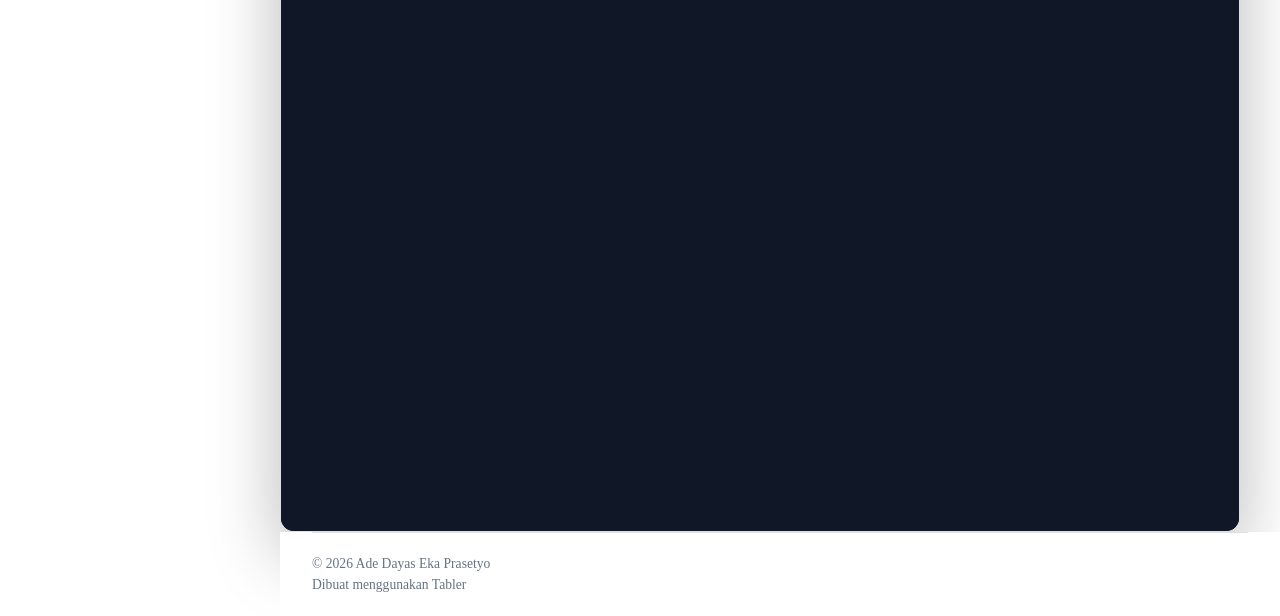
==== commit 8a53f9a3: "Update index.html" ====
--- a/index.html
+++ b/index.html
@@ -75,7 +75,7 @@
 >
   </head>
 
-  <body>
+  <body class="music-disabled">
     <a
   href="#main-content"
   class="skip-link"
@@ -1973,7 +1973,7 @@
 <script src="./assets/js/main.js?v=4"></script>
 
 <!-- JavaScript Music Player -->
-<script src="./assets/js/music-player.js?v=4"></script>
+<!-- <script src="./assets/js/music-player.js?v=4"></script> -->
 
 <!-- JavaScript kontak -->
 <script src="./assets/js/contact-email.js?v=4"></script>
--- a/assets/css/style.css
+++ b/assets/css/style.css
@@ -5325,3 +5325,11 @@
 
   outline-offset: 3px;
 }
+
+/* =========================================================
+   NONAKTIFKAN MUSIC PLAYER SEMENTARA
+========================================================= */
+
+body.music-disabled #music-player {
+  display: none !important;
+}
